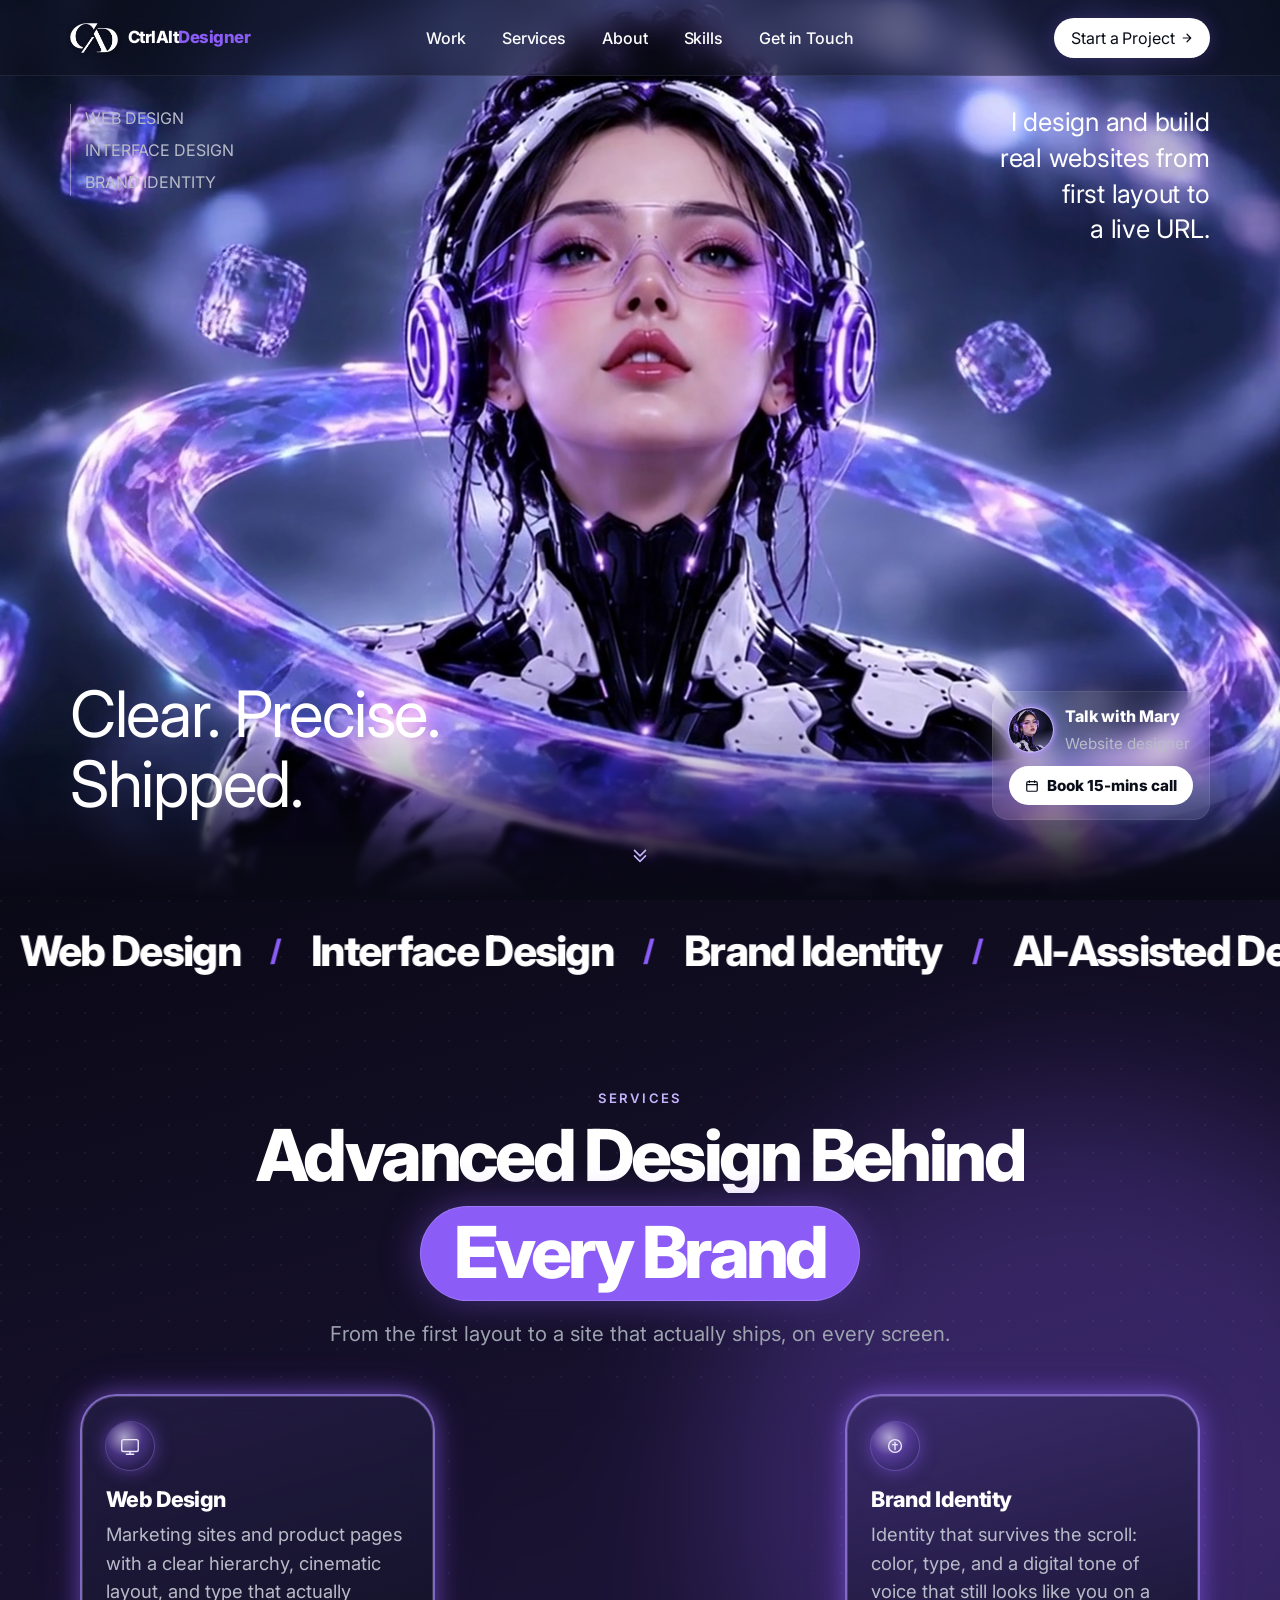
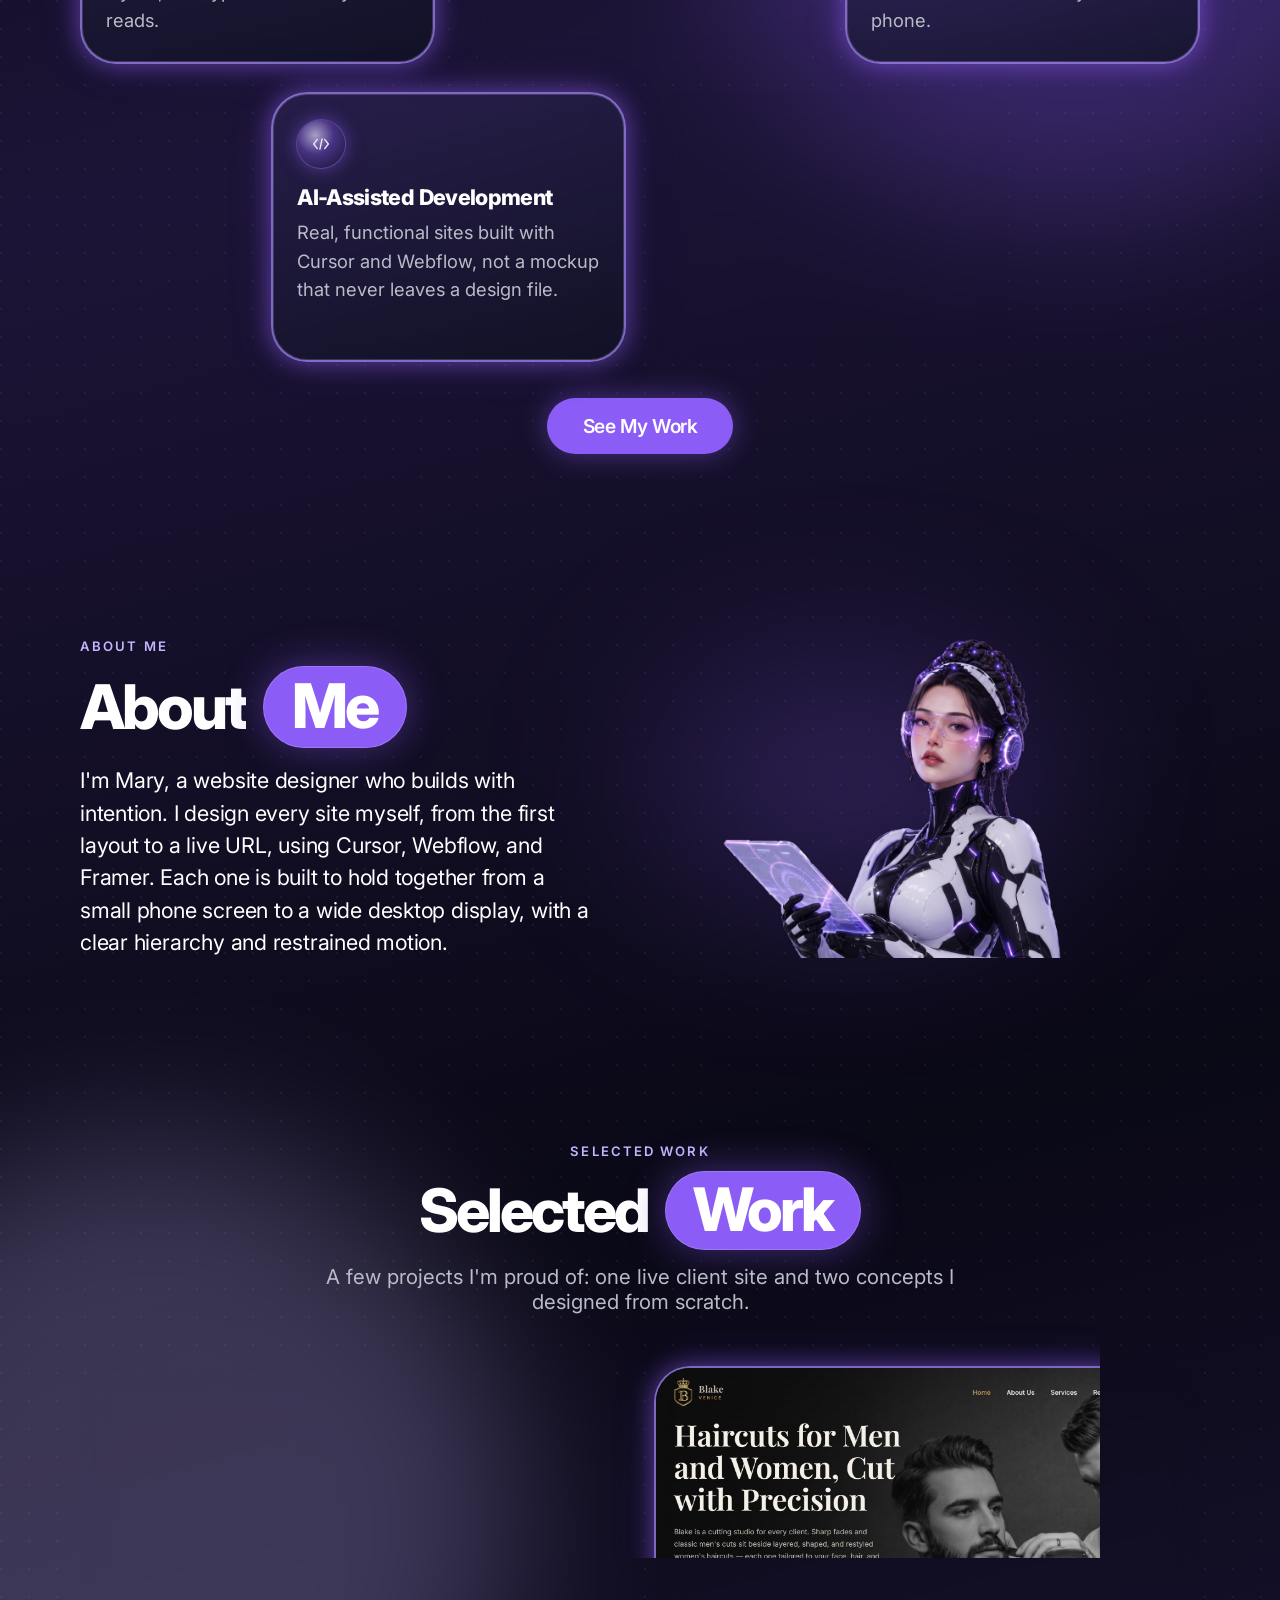
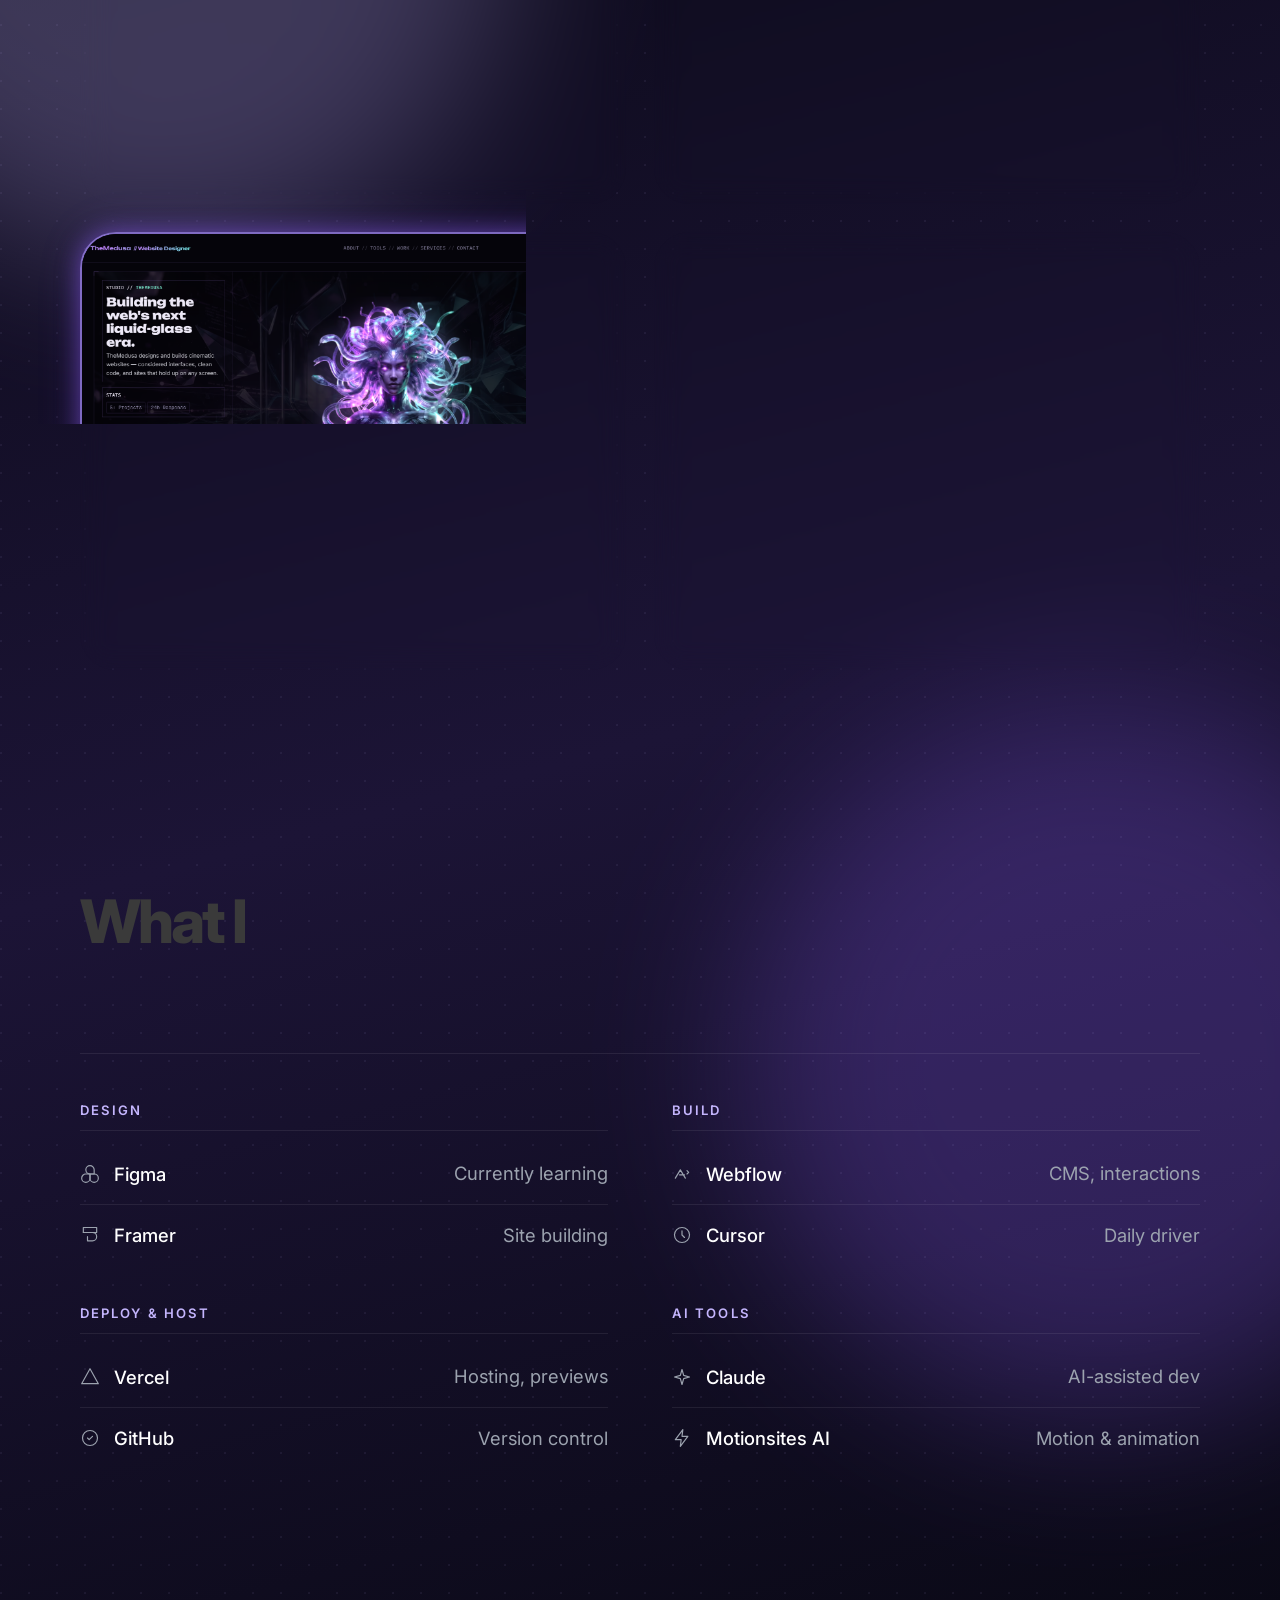
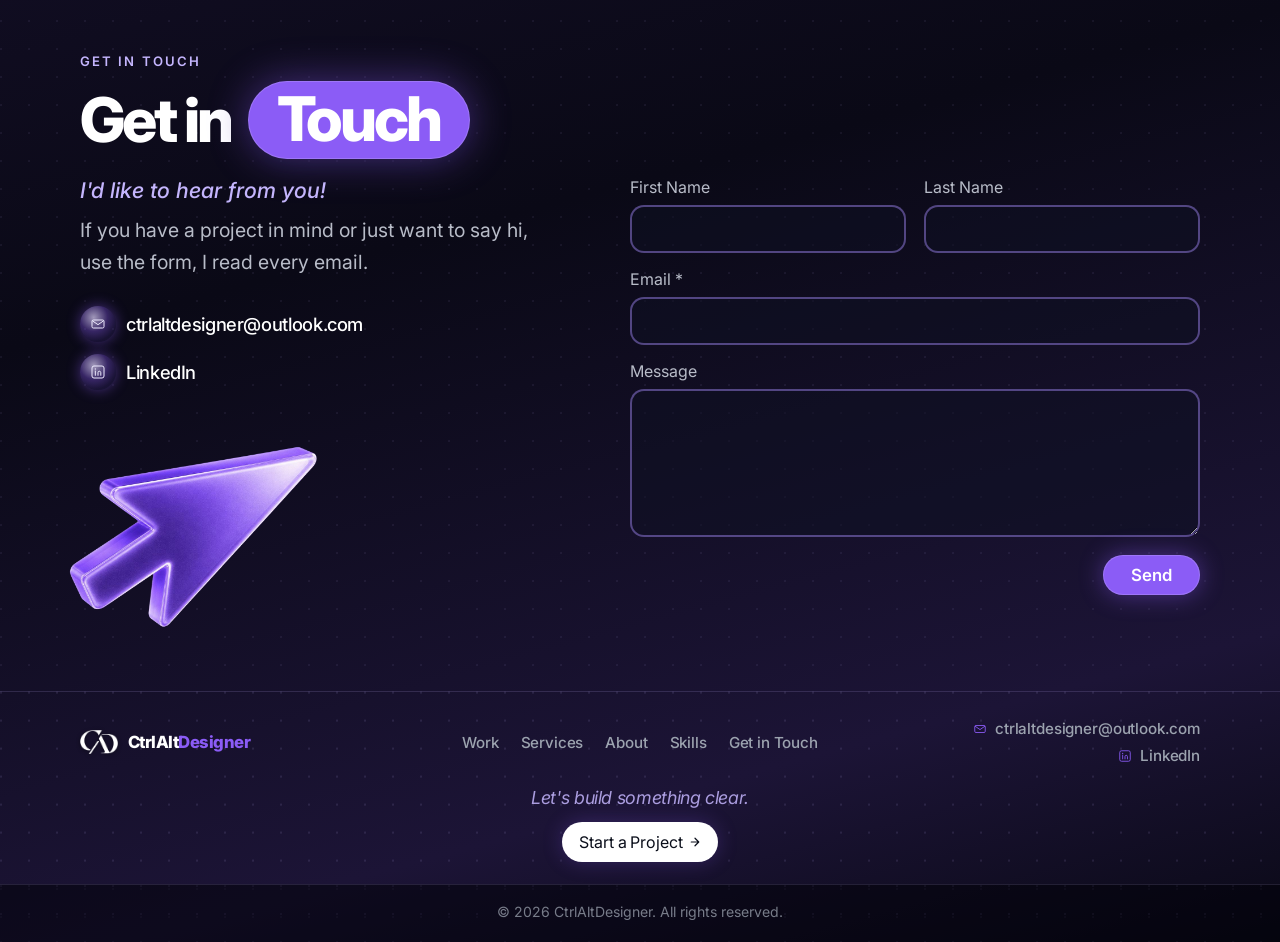
==== index.html @ 1b1a492a "Replace long dashes in copy and size the About image to the text. Co-authored-by: Cursor <cursoragen" ====
<!DOCTYPE html>
<html lang="en">
<head>
<meta charset="UTF-8" />
<meta name="viewport" content="width=device-width, initial-scale=1.0" />
<title>CtrlAltDesigner - Website Designer</title>
<link rel="preconnect" href="https://fonts.googleapis.com" />
<link rel="preconnect" href="https://fonts.gstatic.com" crossorigin />
<link href="https://fonts.googleapis.com/css2?family=Inter:ital,wght@0,400;0,500;0,600;0,700;0,800;1,400;1,800&display=swap" rel="stylesheet" />
<link rel="stylesheet" href="style.css" />
</head>
<body>

<input type="checkbox" id="nav-toggle" class="nav-toggle" />

<header class="site-header">
  <div class="header-bar">
    <a class="logo" href="#top">
      <img class="logo-mark" src="assets/logo-cd.png" alt="" />
      <span class="logo-word">CtrlAlt<span class="logo-designer">Designer</span></span>
    </a>

    <nav class="main-nav">
      <a href="#work">Work</a>
      <a href="#services">Services</a>
      <a href="#about">About</a>
      <a href="#skills">Skills</a>
      <a href="#contact">Get in Touch</a>
      <a class="cta-button nav-cta" href="mailto:ctrlaltdesigner@outlook.com">
        Start a Project
        <svg viewBox="0 0 16 16" width="14" height="14" aria-hidden="true">
          <path d="M3 8h9M8 3l5 5-5 5" fill="none" stroke="currentColor" stroke-width="1.6" stroke-linecap="round" stroke-linejoin="round"/>
        </svg>
      </a>
    </nav>

    <div class="header-actions">
      <label class="nav-burger" for="nav-toggle" aria-label="Open menu">
        <span></span><span></span>
      </label>
      <a class="cta-button" href="mailto:ctrlaltdesigner@outlook.com">
        Start a Project
        <svg viewBox="0 0 16 16" width="14" height="14" aria-hidden="true">
          <path d="M3 8h9M8 3l5 5-5 5" fill="none" stroke="currentColor" stroke-width="1.6" stroke-linecap="round" stroke-linejoin="round"/>
        </svg>
      </a>
    </div>
  </div>
</header>

<main id="top">

<section class="hero">
  <div class="hero-stage">
    <div class="hero-marquee" aria-hidden="true">
      <div class="hero-marquee-track">
        <div class="hero-marquee-group">
          <span>CTRLALTDESIGNER</span>
          <span>CTRLALTDESIGNER</span>
          <span>CTRLALTDESIGNER</span>
          <span>CTRLALTDESIGNER</span>
        </div>
        <div class="hero-marquee-group">
          <span>CTRLALTDESIGNER</span>
          <span>CTRLALTDESIGNER</span>
          <span>CTRLALTDESIGNER</span>
          <span>CTRLALTDESIGNER</span>
        </div>
      </div>
    </div>
    <video
      class="hero-portrait"
      autoplay
      muted
      loop
      playsinline
      preload="auto"
      poster="assets/hero-poster.png"
    >
      <source src="assets/hero.mp4" type="video/mp4" />
    </video>
    <div class="hero-depth-fade" aria-hidden="true"></div>
  </div>

  <div class="hero-ui">
    <div class="hero-ui-top">
      <ul class="hero-tags">
        <li>Web Design</li>
        <li>Interface Design</li>
        <li>Brand Identity</li>
      </ul>

      <p class="hero-blurb">I design and build<br> real websites from<br> first layout to<br> a live URL.</p>
    </div>

    <div class="hero-bottom">
      <h1 class="hero-heading">Clear. Precise. Shipped.</h1>

      <div class="contact-card">
        <div class="contact-card-top">
          <div class="mary-avatar contact-avatar" role="img" aria-label="Mary">
            <span class="mary-avatar-crop">
              <img src="assets/about-mary.png?v=16" alt="" />
            </span>
          </div>
          <div>
            <p class="contact-name">Talk with Mary</p>
            <p class="contact-role">Website designer</p>
          </div>
        </div>
        <a class="book-button" href="#contact">
          <svg viewBox="0 0 16 16" width="14" height="14" aria-hidden="true">
            <rect x="2" y="3" width="12" height="11" rx="1.5" fill="none" stroke="currentColor" stroke-width="1.4"/>
            <path d="M2 6.5h12M5 2v2M11 2v2" stroke="currentColor" stroke-width="1.4" stroke-linecap="round"/>
          </svg>
          Book 15-mins call
        </a>
      </div>
    </div>
  </div>

  <a class="hero-scroll" href="#services" aria-label="Scroll down">
    <svg viewBox="0 0 24 24" width="22" height="22" fill="none" aria-hidden="true">
      <path d="M6 7l6 6 6-6" stroke="currentColor" stroke-width="1.7" stroke-linecap="round" stroke-linejoin="round"/>
      <path d="M6 13l6 6 6-6" stroke="currentColor" stroke-width="1.7" stroke-linecap="round" stroke-linejoin="round"/>
    </svg>
  </a>

</section>

<div class="hero-continue">
  <div class="hero-continue-glow hero-continue-glow--tr" aria-hidden="true"></div>
  <div class="hero-continue-glow hero-continue-glow--ml" aria-hidden="true"></div>
  <div class="hero-continue-glow hero-continue-glow--mr" aria-hidden="true"></div>
  <div class="hero-continue-glow hero-continue-glow--bl" aria-hidden="true"></div>
  <div class="hero-continue-glow hero-continue-glow--contact" aria-hidden="true"></div>

  <div class="marquee" aria-hidden="true">
    <div class="marquee-track">
      <span class="item">Web Design</span><span class="sep">/</span>
      <span class="item">Interface Design</span><span class="sep">/</span>
      <span class="item">Brand Identity</span><span class="sep">/</span>
      <span class="item">AI-Assisted Development</span><span class="sep">/</span>
      <span class="item">Responsive Design</span><span class="sep">/</span>
      <span class="item">Web Design</span><span class="sep">/</span>
      <span class="item">Interface Design</span><span class="sep">/</span>
      <span class="item">Brand Identity</span><span class="sep">/</span>
      <span class="item">AI-Assisted Development</span><span class="sep">/</span>
      <span class="item">Responsive Design</span><span class="sep">/</span>
    </div>
  </div>

<section class="band" id="services">
  <div class="wrap">
    <div class="services-intro reveal">
      <p class="label">Services</p>
      <h2 class="services-heading">
        <span class="services-heading-line">Advanced Design Behind</span>
        <span class="heading-pill">Every Brand</span>
      </h2>
      <p class="services-sub">From the first layout to a site that actually ships, on every screen.</p>
    </div>

    <div class="services-stage">
      <div class="service-row">
        <article class="service-block">
          <span class="service-icon" aria-hidden="true">
            <svg viewBox="0 0 24 24" fill="none">
              <rect x="3" y="5" width="18" height="13" rx="2" stroke="currentColor" stroke-width="1.5"/>
              <path d="M8 21h8M12 18v3" stroke="currentColor" stroke-width="1.5" stroke-linecap="round"/>
            </svg>
          </span>
          <h3>Web Design</h3>
          <p>Marketing sites and product pages with a clear hierarchy, cinematic layout, and type that actually reads.</p>
        </article>
        <article class="service-block">
          <span class="service-icon" aria-hidden="true">
            <svg viewBox="0 0 24 24" fill="none">
              <rect x="4" y="4" width="16" height="16" rx="3" stroke="currentColor" stroke-width="1.5"/>
              <path d="M8 9h8M8 12h5M8 15h6" stroke="currentColor" stroke-width="1.5" stroke-linecap="round"/>
            </svg>
          </span>
          <h3>Interface Design</h3>
          <p>UI that feels considered, spacing, states, and quiet motion that guides without getting in the way.</p>
        </article>
        <article class="service-block">
          <span class="service-icon" aria-hidden="true">
            <svg viewBox="0 0 24 24" fill="none">
              <circle cx="12" cy="12" r="7" stroke="currentColor" stroke-width="1.5"/>
              <path d="M12 8v8M9.5 10.5h5" stroke="currentColor" stroke-width="1.5" stroke-linecap="round"/>
            </svg>
          </span>
          <h3>Brand Identity</h3>
          <p>Identity that survives the scroll: color, type, and a digital tone of voice that still looks like you on a phone.</p>
        </article>
        <article class="service-block">
          <span class="service-icon" aria-hidden="true">
            <svg viewBox="0 0 24 24" fill="none">
              <path d="M8 7 L4 12 L8 17" stroke="currentColor" stroke-width="1.5" stroke-linecap="round" stroke-linejoin="round"/>
              <path d="M16 7 L20 12 L16 17" stroke="currentColor" stroke-width="1.5" stroke-linecap="round" stroke-linejoin="round"/>
              <path d="M13.2 6.5 L10.8 17.5" stroke="currentColor" stroke-width="1.5" stroke-linecap="round"/>
            </svg>
          </span>
          <h3>AI-Assisted Development</h3>
          <p>Real, functional sites built with Cursor and Webflow, not a mockup that never leaves a design file.</p>
        </article>
        <article class="service-block">
          <span class="service-icon" aria-hidden="true">
            <svg viewBox="0 0 24 24" fill="none">
              <rect x="2.5" y="6" width="13" height="11" rx="1.8" stroke="currentColor" stroke-width="1.5"/>
              <path d="M6.5 19h5" stroke="currentColor" stroke-width="1.5" stroke-linecap="round"/>
              <rect x="16.5" y="5" width="5" height="13" rx="1.2" stroke="currentColor" stroke-width="1.5"/>
              <path d="M18 16.5h2" stroke="currentColor" stroke-width="1.5" stroke-linecap="round"/>
            </svg>
          </span>
          <h3>Responsive Design</h3>
          <p>Every project is built to read cleanly from a phone in a pocket to a wide desktop, not a desktop layout squeezed down.</p>
        </article>
      </div>
    </div>

    <div class="services-cta-row">
      <a class="service-cta" href="#work">See My Work</a>
    </div>
  </div>
</section>

<section class="band" id="about">
  <div class="wrap about-layout">
    <div class="about-copy-col reveal">
      <p class="label">About Me</p>
      <h2 class="services-heading services-heading--left services-heading--inline">
        <span class="services-heading-line">About</span>
        <span class="heading-pill">Me</span>
      </h2>
      <div class="about-bio">
        <p>I'm Mary, a website designer who builds with intention. I design every site myself, from the first layout to a live URL, using Cursor, Webflow, and Framer. Each one is built to hold together from a small phone screen to a wide desktop display, with a clear hierarchy and restrained motion.</p>
      </div>
    </div>
    <div class="about-figure">
      <img src="assets/about-mary-v3.png" alt="" />
    </div>
  </div>
</section>

<section class="band" id="work">
  <div class="wrap work-layout">
    <div class="work-head reveal">
      <p class="label">Selected Work</p>
      <h2 class="services-heading services-heading--inline">
        <span class="services-heading-line">Selected</span>
        <span class="heading-pill">Work</span>
      </h2>
      <p class="section-lead">A few projects I'm proud of: one live client site and two concepts I designed from scratch.</p>
    </div>
    <div class="process-grid">
      <a class="service-block process-card" href="https://caffebrasilia.vercel.app/" target="_blank" rel="noopener noreferrer">
        <img class="work-glow-thumb" src="assets/project-caffebrasilia.jpg" alt="" />
        <h3>Caffè Brasilia</h3>
        <p>Web Design</p>
        <span class="project-soon project-live">
          <svg viewBox="0 0 16 16" width="12" height="12" aria-hidden="true">
            <path d="M5 3.5h7.5V11" fill="none" stroke="currentColor" stroke-width="1.4" stroke-linecap="round" stroke-linejoin="round"/>
            <path d="M12.5 3.5 3.5 12.5" fill="none" stroke="currentColor" stroke-width="1.4" stroke-linecap="round"/>
          </svg>
          Client project
        </span>
      </a>
      <a class="service-block process-card" href="https://blake-salon.vercel.app/" target="_blank" rel="noopener noreferrer">
        <img class="work-glow-thumb" src="assets/project-blake.png" alt="" />
        <h3>Blake</h3>
        <p>Web Design - Salon</p>
        <span class="project-soon">
          <svg viewBox="0 0 16 16" width="12" height="12" aria-hidden="true">
            <circle cx="8" cy="8" r="6" fill="none" stroke="currentColor" stroke-width="1.4"/>
            <path d="M8 4.5v4L1 6" fill="none" stroke="currentColor" stroke-width="1.4" stroke-linecap="round" stroke-linejoin="round"/>
          </svg>
          Concept
        </span>
      </a>
      <a class="service-block process-card" href="https://themedusa.vercel.app/" target="_blank" rel="noopener noreferrer">
        <img class="work-glow-thumb" src="assets/project-themedusa.png" alt="" />
        <h3>TheMedusa</h3>
        <p>Concept Design - Studio</p>
        <span class="project-soon">
          <svg viewBox="0 0 16 16" width="12" height="12" aria-hidden="true">
            <circle cx="8" cy="8" r="6" fill="none" stroke="currentColor" stroke-width="1.4"/>
            <path d="M8 4.5v4l2.4 1.6" fill="none" stroke="currentColor" stroke-width="1.4" stroke-linecap="round" stroke-linejoin="round"/>
          </svg>
          Concept
        </span>
      </a>
      <article class="service-block process-card">
        <img class="work-glow-thumb" src="assets/project-embervine.png" alt="" />
        <h3>Ember &amp; Vine</h3>
        <p>Concept Design - Restaurant</p>
        <span class="project-soon">
          <svg viewBox="0 0 16 16" width="12" height="12" aria-hidden="true">
            <circle cx="8" cy="8" r="6" fill="none" stroke="currentColor" stroke-width="1.4"/>
            <path d="M8 4.5v4l2.4 1.6" fill="none" stroke="currentColor" stroke-width="1.4" stroke-linecap="round" stroke-linejoin="round"/>
          </svg>
          Concept
        </span>
    </div>
  </div>
</section>

<section class="band" id="skills">
  <div class="wrap">
    <div class="skills-head reveal">
      <div>
        <p class="label">Skills</p>
        <h2 class="services-heading services-heading--left services-heading--inline">
          <span class="services-heading-line">What I</span>
          <span class="heading-pill">build with</span>
        </h2>
        <p class="section-lead">The stack behind every project, from brief to a live, working site.</p>
      </div>
      <p class="skills-count">8 tools</p>
    </div>

    <div class="skills-groups">
      <div class="skills-col">
        <div class="skills-group">
          <p class="skills-group-label">Design</p>
          <div class="skill-row">
            <span class="skill-icon" aria-hidden="true">
              <svg viewBox="0 0 24 24"><path d="M12 2a5 5 0 000 10h5V7a5 5 0 00-5-5z"/><path d="M7 12a5 5 0 100 10 5 5 0 005-5v-5H7z"/><path d="M12 12h5a5 5 0 11-5 5v-5z"/></svg>
            </span>
            <span class="skill-name">Figma</span>
            <span class="skill-note">Currently learning</span>
          </div>
          <div class="skill-row">
            <span class="skill-icon" aria-hidden="true">
              <svg viewBox="0 0 24 24"><path d="M4 3h16v6H4z"/><path d="M4 9h11a5 5 0 010 10H9v-5"/></svg>
            </span>
            <span class="skill-name">Framer</span>
            <span class="skill-note">Site building</span>
          </div>
        </div>

        <div class="skills-group">
          <p class="skills-group-label">Deploy &amp; host</p>
          <div class="skill-row">
            <span class="skill-icon" aria-hidden="true">
              <svg viewBox="0 0 24 24"><path d="M12 2l10 18H2L12 2z"/></svg>
            </span>
            <span class="skill-name">Vercel</span>
            <span class="skill-note">Hosting, previews</span>
          </div>
          <div class="skill-row">
            <span class="skill-icon" aria-hidden="true">
              <svg viewBox="0 0 24 24"><circle cx="12" cy="12" r="9"/><path d="M9 12l2 2 4-4"/></svg>
            </span>
            <span class="skill-name">GitHub</span>
            <span class="skill-note">Version control</span>
          </div>
        </div>
      </div>

      <div class="skills-col">
        <div class="skills-group">
          <p class="skills-group-label">Build</p>
          <div class="skill-row">
            <span class="skill-icon" aria-hidden="true">
              <svg viewBox="0 0 24 24"><path d="M4 17l6-10 6 10M9 13h6"/><path d="M18 8l2 2-2 2"/></svg>
            </span>
            <span class="skill-name">Webflow</span>
            <span class="skill-note">CMS, interactions</span>
          </div>
          <div class="skill-row">
            <span class="skill-icon" aria-hidden="true">
              <svg viewBox="0 0 24 24"><circle cx="12" cy="12" r="9"/><path d="M12 7v5l3 3"/></svg>
            </span>
            <span class="skill-name">Cursor</span>
            <span class="skill-note">Daily driver</span>
          </div>
        </div>

        <div class="skills-group">
          <p class="skills-group-label">AI tools</p>
          <div class="skill-row">
            <span class="skill-icon" aria-hidden="true">
              <svg viewBox="0 0 24 24"><path d="M12 3L14 10L21 12L14 14L12 21L10 14L3 12L10 10Z"/></svg>
            </span>
            <span class="skill-name">Claude</span>
            <span class="skill-note">AI-assisted dev</span>
          </div>
          <div class="skill-row">
            <span class="skill-icon" aria-hidden="true">
              <svg viewBox="0 0 24 24"><path d="M13 2L4 14h7l-1 8 9-12h-7l1-8z"/></svg>
            </span>
            <span class="skill-name">Motionsites AI</span>
            <span class="skill-note">Motion &amp; animation</span>
          </div>
        </div>
      </div>
    </div>
  </div>
</section>

<section class="band" id="contact">
  <div class="wrap touch-layout">
    <div class="touch-heading reveal">
      <p class="label">Get in Touch</p>
      <h2 class="services-heading services-heading--left services-heading--inline">
        <span class="services-heading-line">Get in</span>
        <span class="heading-pill">Touch</span>
      </h2>
    </div>
    <div class="touch-col">
      <div class="touch-copy reveal">
        <p class="touch-kicker">I'd like to hear from you!</p>
        <p class="touch-lead">If you have a project in mind or just want to say hi, use the form, I read every email.</p>
        <div class="touch-links">
          <a class="touch-mail" href="mailto:ctrlaltdesigner@outlook.com">
            <span class="touch-mail-icon" aria-hidden="true">
              <svg viewBox="0 0 24 24" fill="none">
                <rect x="3" y="6" width="18" height="12" rx="2" stroke="currentColor" stroke-width="1.5"/>
                <path d="M4 7.5 12 13l8-5.5" stroke="currentColor" stroke-width="1.5" stroke-linecap="round" stroke-linejoin="round"/>
              </svg>
            </span>
            ctrlaltdesigner@outlook.com
          </a>
          <a class="touch-mail" href="https://www.linkedin.com/in/marineill-talon-548674438/" target="_blank" rel="noopener noreferrer">
            <span class="touch-mail-icon" aria-hidden="true">
              <svg viewBox="0 0 24 24" fill="none">
                <rect x="3" y="3" width="18" height="18" rx="3" stroke="currentColor" stroke-width="1.5"/>
                <path d="M8 10.5V17" stroke="currentColor" stroke-width="1.5" stroke-linecap="round"/>
                <path d="M8 7.5h.01" stroke="currentColor" stroke-width="2" stroke-linecap="round"/>
                <path d="M12 17v-4.1c0-1.3.8-2.1 2-2.1s2.2.8 2.2 2.2V17" stroke="currentColor" stroke-width="1.5" stroke-linecap="round" stroke-linejoin="round"/>
              </svg>
            </span>
            LinkedIn
          </a>
        </div>
      </div>
      <div class="touch-figure" aria-hidden="true">
        <img src="assets/cursor-pointer.png" alt="CtrlAltDesigner cursor icon" />
      </div>
    </div>

    <form class="touch-form" id="touch-form" novalidate>
      <div class="touch-fields">
        <label class="touch-field">
          <span>First Name</span>
          <input type="text" name="first" autocomplete="given-name" />
        </label>
        <label class="touch-field">
          <span>Last Name</span>
          <input type="text" name="last" autocomplete="family-name" />
        </label>
        <label class="touch-field touch-field--full">
          <span>Email *</span>
          <input type="email" name="email" autocomplete="email" required />
        </label>
        <label class="touch-field touch-field--full">
          <span>Message</span>
          <textarea name="message" rows="6"></textarea>
        </label>
      </div>
      <button class="touch-send" type="submit">Send</button>
    </form>
  </div>
</section>

<footer class="site-footer">
  <div class="footer-bar">
    <div class="wrap footer-top">
      <a class="footer-brand" href="#top">
        <img class="logo-mark" src="assets/logo-cd.png" alt="" />
        <span class="logo-word">CtrlAlt<span class="logo-designer">Designer</span></span>
      </a>
      <nav class="footer-nav" aria-label="Footer">
        <a href="#work">Work</a>
        <a href="#services">Services</a>
        <a href="#about">About</a>
        <a href="#skills">Skills</a>
        <a href="#contact">Get in Touch</a>
      </nav>
      <div class="footer-contact">
        <a class="footer-email" href="mailto:ctrlaltdesigner@outlook.com">
          <svg viewBox="0 0 24 24" width="14" height="14" fill="none" aria-hidden="true">
            <rect x="3" y="6" width="18" height="12" rx="2" stroke="currentColor" stroke-width="1.5"/>
            <path d="M4 7.5 12 13l8-5.5" stroke="currentColor" stroke-width="1.5" stroke-linecap="round" stroke-linejoin="round"/>
          </svg>
          ctrlaltdesigner@outlook.com
        </a>
        <a class="footer-email" href="https://www.linkedin.com/in/marineill-talon-548674438/" target="_blank" rel="noopener noreferrer">
          <svg viewBox="0 0 24 24" width="14" height="14" fill="none" aria-hidden="true">
            <rect x="3" y="3" width="18" height="18" rx="3" stroke="currentColor" stroke-width="1.5"/>
            <path d="M8 10.5V17" stroke="currentColor" stroke-width="1.5" stroke-linecap="round"/>
            <path d="M8 7.5h.01" stroke="currentColor" stroke-width="2" stroke-linecap="round"/>
            <path d="M12 17v-4.1c0-1.3.8-2.1 2-2.1s2.2.8 2.2 2.2V17" stroke="currentColor" stroke-width="1.5" stroke-linecap="round" stroke-linejoin="round"/>
          </svg>
          LinkedIn
        </a>
      </div>
    </div>
    <div class="footer-cta-group">
      <p class="footer-kicker">Let's build something clear.</p>
      <a class="cta-button" href="#contact">
        Start a Project
        <svg viewBox="0 0 16 16" width="14" height="14" aria-hidden="true">
          <path d="M3 8h9M8 3l5 5-5 5" fill="none" stroke="currentColor" stroke-width="1.6" stroke-linecap="round" stroke-linejoin="round"/>
        </svg>
      </a>
    </div>
  </div>
  <div class="footer-copy-bar">
    <p class="footer-copy">© 2026 CtrlAltDesigner. All rights reserved.</p>
  </div>
</footer>
</div>

</main>

<script src="script.js"></script>
</body>
</html>
---- style.css ----
﻿:root {
  --bg-primary: #0A0E1A;
  --bg-secondary: #12162A;
  --header-bg: rgba(15, 17, 32, 0.5);
  --header-h: 76px;
  --text-primary: #FFFFFF;
  --text-secondary: #B8BCC8;
  --text-muted: #9CA3AF;
  --accent: #8B7FE8;
  --accent-light: #A78BFA;
  --accent-deep: #6D5FD8;
  --lavender: #C4B5FD;
  --lavender-light: #E0D4FF;
  --cta-bg: #FFFFFF;
  --cta-text: #0A0E1A;
  --card-bg: rgba(255, 255, 255, 0.08);
  --card-border: rgba(255, 255, 255, 0.08);
  --header-blur: blur(14px);
  --card-blur: blur(14px);
  --suit: #0D0D0F;
  --suit-panel: #E8E8E8;
  --hero-pad-x: clamp(24px, 5.5vw, 80px);
  --hero-word-pad-x: max(12px, 1.2vw);
  --color-text-heading: var(--text-primary);
  --color-text-dim: #3a3a3a;
}

html {
  scroll-behavior: smooth;
  scroll-padding-top: var(--header-h);
  overflow-x: hidden;
}

* { box-sizing: border-box; }

body {
  margin: 0;
  font-family: Inter, sans-serif;
  font-weight: 400;
  background: linear-gradient(180deg, var(--bg-primary) 0%, var(--bg-secondary) 100%);
  color: var(--text-primary);
}

a { color: inherit; }

h1, h2,
.section-title,
.project-card h3,
.service-block h3,
.services-heading,
.book-button,
.contact-name {
  font-weight: 800;
}

/* ---------- Header ---------- */

.nav-toggle {
  position: absolute;
  opacity: 0;
  pointer-events: none;
}

.site-header {
  position: fixed;
  top: 0;
  left: 0;
  right: 0;
  z-index: 60;
  height: var(--header-h);
  min-height: var(--header-h);
  display: flex;
  align-items: center;
  padding: 16px var(--hero-pad-x);
  background: var(--header-bg);
  border-bottom: 1px solid rgba(255, 255, 255, 0.08);
  backdrop-filter: var(--header-blur);
  -webkit-backdrop-filter: var(--header-blur);
  animation: fadeSlideDown 0.6s ease both;
}

.header-bar {
  position: relative;
  width: 100%;
  display: grid;
  grid-template-columns: 1fr auto 1fr;
  align-items: center;
  gap: 20px;
}

.logo {
  display: flex;
  align-items: center;
  gap: 10px;
  color: var(--text-primary);
  text-decoration: none;
  min-width: 0;
  justify-self: start;
}

.logo-mark {
  height: 30px;
  width: auto;
  flex-shrink: 0;
  display: block;
  filter: drop-shadow(0 1px 2px rgba(0, 0, 0, 0.45));
}

.logo-word {
  font-size: 1.05rem;
  font-weight: 800;
  letter-spacing: -0.03em;
  line-height: 1;
  white-space: nowrap;
  color: var(--text-primary);
}

.logo-designer {
  color: #8B5CF6;
}

.main-nav {
  display: flex;
  align-items: center;
  gap: 36px;
  justify-self: center;
}

.main-nav a {
  position: relative;
  color: var(--text-primary);
  text-decoration: none;
  font-size: 16px;
  font-weight: 500;
  letter-spacing: -0.1px;
  line-height: 1.5;
  transition: color 0.2s ease;
}

.main-nav a::after {
  content: "";
  position: absolute;
  left: 0;
  bottom: 0;
  width: 100%;
  height: 1px;
  background: var(--accent-light);
  transform: scaleX(0);
  transform-origin: left;
  transition: transform 0.2s ease;
}

.main-nav a:hover,
.main-nav a:focus-visible {
  color: var(--accent-light);
  opacity: 1;
}

.main-nav a:hover::after,
.main-nav a:focus-visible::after {
  transform: scaleX(1);
}

.main-nav sup {
  font-size: 0.65em;
  margin-left: 2px;
  color: var(--text-secondary);
  font-weight: 500;
}

.header-actions {
  display: flex;
  align-items: center;
  justify-content: flex-end;
  gap: 8px;
  justify-self: end;
}

.nav-burger {
  display: none;
  width: 42px;
  height: 42px;
  place-content: center;
  gap: 6px;
  border-radius: 50%;
  cursor: pointer;
}

.nav-burger span {
  display: block;
  width: 18px;
  height: 2px;
  background: var(--text-primary);
  transition: transform 0.2s ease;
}

.main-nav .nav-cta {
  display: none;
}

.cta-button {
  display: inline-flex;
  align-items: center;
  gap: 6px;
  padding: 7px 16px;
  border: 1px solid rgba(255, 255, 255, 0.15);
  border-radius: 999px;
  background: var(--cta-bg);
  color: var(--cta-text);
  text-decoration: none;
  font-family: inherit;
  font-size: 16px;
  font-weight: 400;
  letter-spacing: -0.1px;
  line-height: 1.5;
  white-space: nowrap;
  cursor: pointer;
  box-shadow: 0 0 20px rgba(139, 92, 246, 0.25);
  transition: opacity 0.4s ease, transform 0.2s ease, box-shadow 0.2s ease;
}

.cta-button svg {
  width: 12px;
  height: 12px;
}

.cta-button:hover,
.cta-button:focus-visible {
  transform: translateY(-1px);
  box-shadow: 0 0 28px rgba(139, 92, 246, 0.4);
}

/* ---------- Hero ---------- */

.hero {
  position: relative;
  height: 100vh;
  height: 100dvh;
  overflow: hidden;
  display: flex;
  flex-direction: column;
  background: linear-gradient(165deg, #0a0916 0%, #1c1436 50%, #0a0916 100%);
  padding: 0;
  margin: 0;
  --hero-word-size: 9.8vw;
  --hero-word-tracking: -0.02em;
  --hero-line: calc(var(--hero-word-size) * 1.02);
  --type-rise-duration: 0.8s;
  --marquee-duration: 36s;
}

.hero::after {
  content: "";
  position: absolute;
  left: 0;
  right: 0;
  bottom: 0;
  height: 180px;
  z-index: 3;
  pointer-events: none;
  background: linear-gradient(
    to bottom,
    transparent 0%,
    rgb(10 9 22 / 0.18) 32%,
    rgb(10 9 22 / 0.62) 68%,
    #0a0916 100%
  );
}

.hero-stage {
  position: absolute;
  top: 0;
  left: 0;
  right: 0;
  bottom: 0;
  z-index: 0;
  isolation: isolate;
  overflow: hidden;
  pointer-events: none;
}

/* marquee sits above the portrait, masked off the figure — original working setup */
.hero-marquee {
  position: absolute;
  inset: 0;
  z-index: 1;
  opacity: 1;
  visibility: hidden;
  display: none;
  overflow: hidden;
  pointer-events: none;
  user-select: none;
  max-width: 100%;
  -webkit-mask-image: radial-gradient(
    ellipse 42% 58% at 50% 44%,
    transparent 0%,
    transparent 52%,
    #000 78%
  );
  mask-image: radial-gradient(
    ellipse 42% 58% at 50% 44%,
    transparent 0%,
    transparent 52%,
    #000 78%
  );
}

.hero-portrait {
  position: absolute;
  inset: 0;
  z-index: 0;
  display: block;
  visibility: visible;
  opacity: 1;
  width: 100%;
  height: 100%;
  object-fit: cover;
  object-position: center center;
  background: transparent;
}

.hero-depth-fade {
  position: absolute;
  left: 0;
  right: 0;
  bottom: 0;
  height: calc(var(--hero-line) + 28px);
  z-index: 4;
  pointer-events: none;
  background: linear-gradient(
    to top,
    rgb(10 9 22 / 0.72) 0%,
    rgb(10 9 22 / 0.28) 42%,
    transparent 100%
  );
  backdrop-filter: blur(3px);
  -webkit-backdrop-filter: blur(3px);
  -webkit-mask-image: linear-gradient(to top, #000 35%, transparent 100%);
  mask-image: linear-gradient(to top, #000 35%, transparent 100%);
}

.hero-marquee-track {
  display: flex;
  flex-direction: column;
  width: 100%;
  max-width: 100%;
  overflow: hidden;
  animation: marqueeUp var(--marquee-duration) linear infinite;
}

.hero-marquee-group {
  display: flex;
  flex-direction: column;
  width: 100%;
  overflow: hidden;
}

.hero-marquee-group span {
  display: block;
  width: 100%;
  padding: 0.12em 0;
  font-size: clamp(4.5rem, 12vw, 9.5rem);
  font-weight: 800;
  line-height: 0.92;
  letter-spacing: -0.04em;
  text-transform: uppercase;
  text-align: center;
  white-space: nowrap;
  color: rgb(255 255 255 / 0.18);
}

.sr-only {
  position: absolute;
  width: 1px;
  height: 1px;
  padding: 0;
  margin: -1px;
  overflow: hidden;
  clip: rect(0, 0, 0, 0);
  white-space: nowrap;
  border: 0;
}

.hero-ui {
  position: absolute;
  inset: 0;
  z-index: 4;
  display: flex;
  flex-direction: column;
  justify-content: space-between;
  padding: calc(var(--header-h) + 28px) var(--hero-pad-x) 36px;
  box-sizing: border-box;
  pointer-events: none;
}

.hero-ui-top,
.hero-bottom,
.hero-ui .contact-card,
.hero-ui a {
  pointer-events: auto;
}

.hero-ui-top {
  display: flex;
  align-items: flex-start;
  justify-content: space-between;
  gap: 24px;
}

.hero-tags {
  list-style: none;
  margin: 0;
  padding: 2px 0 2px 14px;
  display: flex;
  flex-direction: column;
  gap: 8px;
  border-left: 1px solid rgba(255, 255, 255, 0.35);
  animation: popIn 0.55s cubic-bezier(0.34, 1.56, 0.64, 1) both;
  animation-delay: 1.1s;
}

.hero-tags li {
  margin: 0;
  font-size: 16px;
  font-weight: 400;
  letter-spacing: -0.1px;
  line-height: 1.5;
  text-transform: uppercase;
  color: var(--text-secondary);
}

.hero-blurb {
  margin: 0;
  max-width: 28ch;
  font-size: clamp(1.15rem, 1.3vw + 0.85rem, 1.6rem);
  font-weight: 400;
  line-height: 1.4;
  letter-spacing: -0.01em;
  color: var(--text-primary);
  text-align: right;
  animation: popIn 0.55s cubic-bezier(0.34, 1.56, 0.64, 1) both;
  animation-delay: 1.35s;
}

.hero-bottom {
  display: flex;
  align-items: flex-end;
  justify-content: space-between;
  gap: 24px;
}

.hero-scroll {
  display: none;
}

@media (min-width: 1025px) {
  .hero-ui {
    padding-bottom: 80px;
  }

  .hero-scroll {
    position: absolute;
    left: 50%;
    bottom: 26px;
    z-index: 5;
    display: flex;
    align-items: center;
    justify-content: center;
    width: auto;
    height: auto;
    padding: 8px;
    border: none;
    border-radius: 0;
    color: var(--lavender);
    background: transparent;
    text-decoration: none;
    transform: translateX(-50%);
    pointer-events: auto;
    transition: color 0.2s ease;
  }

  .hero-scroll:hover,
  .hero-scroll:focus-visible {
    color: #fff;
  }

  .hero-scroll svg {
    animation: heroScrollBounce 1.8s ease-in-out infinite;
  }
}

@keyframes heroScrollBounce {
  0%, 100% { transform: translateY(0); }
  50% { transform: translateY(4px); }
}

@media (prefers-reduced-motion: reduce) {
  .hero-scroll svg {
    animation: none;
  }
}

.hero-heading {
  margin: 0;
  max-width: 11ch;
  font-size: clamp(2.6rem, 5vw, 4.25rem);
  font-weight: 400;
  line-height: 1.1;
  letter-spacing: -0.02em;
  color: var(--text-primary);
  animation: popIn 0.55s cubic-bezier(0.34, 1.56, 0.64, 1) both;
  animation-delay: 0.9s;
}

.contact-card {
  padding: 14px 16px;
  border-radius: 16px;
  background: var(--card-bg);
  border: 1px solid var(--card-border);
  backdrop-filter: var(--card-blur);
  -webkit-backdrop-filter: var(--card-blur);
  box-shadow:
    0 0 28px rgb(139 127 232 / 0.22),
    0 8px 24px rgb(10 14 26 / 0.35);
  position: relative;
  right: auto;
  bottom: auto;
  z-index: 4;
  display: flex;
  flex-direction: column;
  align-items: stretch;
  gap: 12px;
  width: max-content;
  max-width: 100%;
  animation: popIn 0.5s cubic-bezier(0.34, 1.56, 0.64, 1) both;
  animation-delay: 1.7s;
}

.contact-card-top {
  display: flex;
  align-items: center;
  gap: 12px;
}

.contact-card-top > div {
  display: flex;
  flex-direction: column;
  gap: 6px;
}

.contact-avatar {
  width: 44px;
  height: 44px;
  flex-shrink: 0;
  border-radius: 50%;
}

.mary-avatar {
  position: relative;
  overflow: visible;
  animation: maryFloat 4.5s ease-in-out infinite;
}

.mary-avatar-crop {
  position: absolute;
  inset: 0;
  display: block;
  overflow: hidden;
  border-radius: 50%;
  z-index: 1;
  background:
    radial-gradient(ellipse 80% 70% at 42% 36%, rgb(139 92 246 / 0.4), transparent 58%),
    linear-gradient(165deg, #12162A 0%, #0B0E1A 58%, rgb(139 92 246 / 0.2) 100%);
}

.mary-avatar::before {
  content: "";
  position: absolute;
  inset: -1px;
  border-radius: inherit;
  z-index: 2;
  pointer-events: none;
  border: 1.5px solid rgb(196 181 253 / 0.9);
  box-shadow:
    0 0 5px rgb(196 181 253 / 0.55),
    0 0 10px rgb(139 92 246 / 0.4);
  animation: glowPulse 4s ease-in-out infinite;
}

.mary-avatar img {
  position: relative;
  z-index: 1;
  display: block;
  width: 160%;
  height: 160%;
  max-width: none;
  left: -8%;
  top: -12%;
  object-fit: cover;
  object-position: 52% 6%;
  transform: scaleX(-1);
  border-radius: 0;
  pointer-events: none;
}

.contact-avatar.mary-avatar {
  border: none;
  box-shadow:
    0 0 6px rgb(167 139 250 / 0.45),
    0 0 12px rgb(139 92 246 / 0.22);
}

.contact-name {
  margin: 0;
  font-size: 1rem;
  line-height: 1.3;
}

.contact-role {
  margin: 0;
  font-size: 0.95rem;
  font-weight: 400;
  color: var(--text-secondary);
  line-height: 1.4;
}

.book-button {
  display: inline-flex;
  align-items: center;
  justify-content: center;
  gap: 8px;
  width: 100%;
  padding: 10px 16px;
  border-radius: 999px;
  background: var(--cta-bg);
  color: var(--cta-text);
  text-decoration: none;
  font-size: 0.95rem;
  font-weight: 800;
  box-sizing: border-box;
  transition: transform 0.2s ease, box-shadow 0.2s ease;
}

.book-button svg {
  width: 14px;
  height: 14px;
}

.book-button:hover,
.book-button:focus-visible {
  transform: translateY(-1px);
  box-shadow: 0 8px 24px color-mix(in srgb, var(--accent) 40%, transparent);
}

/* ---------- Page sections ---------- */

.wrap {
  width: min(1120px, calc(100% - 2 * max(24px, var(--hero-word-pad-x))));
  margin-inline: auto;
}

.band {
  position: relative;
  isolation: isolate;
  padding: 88px 0 96px;
}

.band--alt {
  background: rgba(255, 255, 255, 0.025);
}

.band::before,
.band::after {
  content: "";
  position: absolute;
  inset: 0;
  z-index: 0;
  pointer-events: none;
}

/* Soft violet wash — ~7% opacity, one corner */
.band::before {
  background: radial-gradient(
    ellipse 72% 58% at 6% 8%,
    rgb(139 92 246 / 0.07),
    transparent 58%
  );
}

.band--alt::before {
  background: radial-gradient(
    ellipse 72% 58% at 94% 92%,
    rgb(167 139 250 / 0.08),
    transparent 58%
  );
}

.hero-continue {
  position: relative;
  isolation: isolate;
  overflow: hidden;
  background: linear-gradient(
    165deg,
    #0a0916 0%,
    #1c1436 18%,
    #0a0916 40%,
    #1c1436 62%,
    #0a0916 82%,
    #1c1436 94%,
    #0a0916 100%
  );
}

.hero-continue::after {
  content: "";
  position: absolute;
  inset: 0;
  z-index: 0;
  pointer-events: none;
  background-image: radial-gradient(
    circle at 1px 1px,
    rgb(196 181 253 / 0.07) 1px,
    transparent 1.2px
  );
  background-size: 28px 28px;
}

.hero-continue-glow {
  position: absolute;
  z-index: 0;
  width: min(720px, 80vw);
  height: min(720px, 80vw);
  border-radius: 50%;
  pointer-events: none;
  filter: blur(80px);
  opacity: 0.26;
}

.hero-continue-glow--tr {
  top: 4%;
  right: -12%;
  background: #8b5cf6;
}

.hero-continue-glow--ml {
  top: 38%;
  left: -16%;
  background: #c4b5fd;
}

.hero-continue-glow--mr {
  top: 62%;
  right: -14%;
  background: #8b5cf6;
}

.hero-continue-glow--bl,
.hero-continue-glow--contact {
  display: none;
}

.marquee {
  position: relative;
  z-index: 1;
  overflow: hidden;
  width: 100%;
  padding: 30px 0;
  background: none;
}

.marquee-track {
  display: flex;
  align-items: center;
  width: max-content;
  white-space: nowrap;
  will-change: transform;
  animation: marquee-scroll 20s linear infinite;
}

.marquee-track .item {
  font-family: Inter, sans-serif;
  font-weight: 800;
  font-size: clamp(26px, 3.4vw, 42px);
  letter-spacing: -0.04em;
  line-height: 1;
  color: var(--text-primary);
  padding: 0 20px;
}

.marquee-track .sep {
  font-family: Inter, sans-serif;
  font-weight: 800;
  font-size: clamp(20px, 2.3vw, 32px);
  line-height: 1;
  color: #8B5CF6;
  padding: 0 10px;
}

@keyframes marquee-scroll {
  from { transform: translateX(-50%); }
  to   { transform: translateX(0); }
}

.hero-continue > .band {
  position: relative;
  z-index: 1;
  background: transparent;
}

.hero-continue > .band::before,
.hero-continue > .band::after {
  content: none;
  background: none;
  background-image: none;
}

/* Barely-visible dot texture */
.band::after {
  background-image: radial-gradient(
    circle at 1px 1px,
    rgb(196 181 253 / 0.06) 1px,
    transparent 1.2px
  );
  background-size: 28px 28px;
}

.band > * {
  position: relative;
  z-index: 1;
}

.section-head {
  margin-bottom: 40px;
}

.section-title {
  margin: 0 0 10px;
  font-size: clamp(2.35rem, 5vw, 3.75rem);
  letter-spacing: -0.045em;
  line-height: 1.05;
  color: var(--text-primary);
}

.section-lead {
  margin: 0;
  color: var(--text-secondary);
  font-size: clamp(1.12rem, 0.5vw + 1.02rem, 1.28rem);
  font-weight: 400;
}

.project-grid {
  display: grid;
  grid-template-columns: 1fr 1fr;
  gap: 24px;
  align-items: stretch;
}

.project-card {
  display: flex;
  flex-direction: column;
  height: 100%;
  overflow: hidden;
  text-decoration: none;
  color: inherit;
  padding: 14px 14px 18px;
  border-radius: 20px;
  background: rgba(18, 22, 42, 0.72);
  border: 1px solid var(--card-border);
  transition: transform 0.35s ease, box-shadow 0.35s ease, border-color 0.35s ease;
}

.project-card:hover,
.project-card:focus-visible {
  transform: translateY(-4px);
  border-color: color-mix(in srgb, var(--accent) 55%, var(--card-border));
  box-shadow:
    0 0 32px rgb(139 127 232 / 0.28),
    0 16px 40px rgb(10 14 26 / 0.45);
}

.browser-frame {
  overflow: hidden;
  border-radius: 12px 12px 8px 8px;
  background: #0c101c;
  border: 1px solid rgba(255, 255, 255, 0.06);
}

.browser-chrome {
  display: flex;
  align-items: center;
  gap: 10px;
  padding: 10px 12px;
  background: rgba(255, 255, 255, 0.04);
  border-bottom: 1px solid rgba(255, 255, 255, 0.06);
}

.browser-dots {
  display: flex;
  gap: 5px;
  flex-shrink: 0;
}

.browser-dots i {
  display: block;
  width: 8px;
  height: 8px;
  border-radius: 50%;
}

.browser-dots i:nth-child(1) { background: #ff5f57; }
.browser-dots i:nth-child(2) { background: #febc2e; }
.browser-dots i:nth-child(3) { background: #28c840; }

.browser-url {
  flex: 1;
  min-width: 0;
  padding: 4px 12px;
  border-radius: 6px;
  background: rgba(0, 0, 0, 0.35);
  font-size: 11px;
  font-weight: 400;
  letter-spacing: 0.01em;
  color: var(--text-muted);
  text-align: center;
  white-space: nowrap;
  overflow: hidden;
  text-overflow: ellipsis;
}

.browser-screen {
  aspect-ratio: 1024 / 487;
  background: #0c101c;
  overflow: hidden;
  line-height: 0;
}

.browser-screen img,
.project-card .browser-screen img,
.project-card > img {
  display: block;
  width: 100%;
  height: 100%;
  object-fit: cover;
  object-position: left top;
}

.project-card--soon {
  cursor: default;
}

.project-card-meta {
  display: flex;
  flex-direction: column;
  justify-content: space-between;
  flex: 1;
  padding: 16px 6px 2px;
}

.project-copy {
  min-height: 0;
}

.project-soon-slot {
  display: flex;
  align-items: center;
  min-height: 1.7rem;
  margin-top: 8px;
}

.project-card h3 {
  margin: 0 0 4px;
  font-size: 1.22rem;
  letter-spacing: -0.03em;
}

.project-sub {
  margin: 0 0 6px;
  font-size: 1rem;
  font-weight: 400;
  color: var(--text-secondary);
}

.project-cat {
  display: block;
  font-size: 0.95rem;
  font-weight: 400;
  color: var(--text-muted);
}

.project-soon {
  display: inline-flex;
  align-items: center;
  align-self: flex-start;
  width: auto;
  max-width: max-content;
  gap: 6px;
  margin-top: 10px;
  padding: 6px 12px;
  border-radius: 999px;
  font-size: 0.72rem;
  font-weight: 600;
  letter-spacing: 0.08em;
  text-transform: uppercase;
  line-height: 1;
  color: var(--lavender);
  background: rgb(12 10 24 / 0.72);
  border: 1px solid rgb(167 139 250 / 0.38);
  pointer-events: none;
}

.project-soon svg {
  width: 12px;
  height: 12px;
  flex-shrink: 0;
}

.project-live {
  color: var(--lavender-light);
  border-color: rgb(196 181 253 / 0.55);
  background: rgb(139 92 246 / 0.18);
}

.service-row {
  display: grid;
  grid-template-columns: repeat(6, 1fr);
  column-gap: 28px;
  row-gap: 28px;
  margin: 0;
  padding: 0;
  align-items: stretch;
}

.services-stage {
  margin: 44px 0 36px;
  padding: 52px 32px 60px;
  border-radius: 40px;
  background:
    radial-gradient(ellipse 80% 70% at 50% 40%, rgb(139 92 246 / 0.12), transparent 62%),
    rgba(10, 12, 28, 0.62);
  border: 1px solid rgb(167 139 250 / 0.28);
  box-shadow:
    0 0 0 1px rgb(139 92 246 / 0.1) inset,
    0 0 56px rgb(139 92 246 / 0.2),
    0 24px 56px rgb(10 14 26 / 0.45);
  backdrop-filter: blur(18px);
  -webkit-backdrop-filter: blur(18px);
}

.service-block {
  --lift: 0px;
  display: flex;
  flex-direction: column;
  align-items: flex-start;
  grid-column: span 2;
  padding: 26px 24px 28px;
  border-radius: 36px;
  text-decoration: none;
  color: inherit;
  background:
    linear-gradient(165deg, rgb(72 58 130 / 0.28), rgb(16 18 36 / 0.78));
  border: 2px solid rgb(167 139 250 / 0.72);
  backdrop-filter: var(--card-blur);
  -webkit-backdrop-filter: var(--card-blur);
  box-shadow:
    0 0 0 1px rgb(224 212 255 / 0.18) inset,
    0 0 22px rgb(139 92 246 / 0.5),
    0 0 42px rgb(139 92 246 / 0.22);
  transform: translateY(var(--lift));
  transition: transform 0.3s ease, box-shadow 0.3s ease;
}

.service-block:hover,
.service-block:focus-visible {
  transform: translateY(calc(var(--lift) - 6px));
  box-shadow:
    0 0 0 1px rgb(224 212 255 / 0.28) inset,
    0 0 28px rgb(139 92 246 / 0.65),
    0 0 52px rgb(139 92 246 / 0.28);
}

.service-row .service-block:nth-child(1) { grid-column: 1 / 3; --lift: 0px; }
.service-row .service-block:nth-child(2) { grid-column: 3 / 5; --lift: 0px; }
.service-row .service-block:nth-child(3) { grid-column: 5 / 7; --lift: 0px; }
.service-row .service-block:nth-child(4) { grid-column: 2 / 4; --lift: 0px; }
.service-row .service-block:nth-child(5) { grid-column: 4 / 6; --lift: 0px; }

#services .services-stage,
#work .services-stage {
  margin: 44px 0 36px;
  padding: 0;
  border: 0;
  border-radius: 0;
  background: none;
  box-shadow: none;
  backdrop-filter: none;
  -webkit-backdrop-filter: none;
}

.work-head {
  text-align: center;
  width: 100%;
  max-width: none;
  margin: 0 0 8px;
}

.work-head .section-lead {
  max-width: 640px;
  margin-inline: auto;
}

.work-layout {
  display: flex;
  flex-direction: column;
  align-items: stretch;
  gap: clamp(28px, 3.6vw, 44px);
}

#work .process-grid {
  width: 100%;
  gap: 28px;
}

.work-num {
  display: inline-flex;
  align-items: center;
  justify-content: center;
  min-width: 52px;
  padding: 7px 12px 8px;
  margin: 0 0 16px;
  border-radius: 8px;
  font-size: 1.12rem;
  font-weight: 800;
  letter-spacing: -0.03em;
  line-height: 1;
  color: #fff;
  background: #111118;
}

.service-block:nth-child(even) .work-num {
  background: #8b5cf6;
}

.work-glow-thumb {
  display: block;
  width: 100%;
  aspect-ratio: 16 / 10;
  object-fit: cover;
  object-position: left top;
  margin: 0 0 14px;
  border-radius: 18px;
  background: #0c101c;
}

.service-block .project-soon {
  margin-top: 12px;
  width: auto;
  align-self: flex-start;
}

.services-intro {
  text-align: center;
  max-width: 820px;
  margin-inline: auto;
}

.services-heading {
  display: flex;
  flex-direction: column;
  align-items: center;
  gap: 0.18em;
  margin: 0 0 18px;
  font-size: clamp(2.5rem, 5.6vw, 4.5rem);
  letter-spacing: -0.05em;
  line-height: 1.05;
  color: var(--text-primary);
}

.services-heading-line {
  display: block;
}

.services-heading--left {
  align-items: flex-start;
}

.services-heading--inline {
  flex-direction: row;
  flex-wrap: wrap;
  align-items: center;
  gap: 0.16em 0.28em;
}

.heading-pill {
  display: inline-block;
  padding: 0.12em 0.48em 0.16em;
  border-radius: 999px;
  background: #8B5CF6;
  color: #fff;
  box-shadow:
    0 0 0 1px rgb(255 255 255 / 0.16) inset,
    0 0 40px rgb(139 92 246 / 0.45),
    0 10px 28px rgb(10 14 26 / 0.35);
}

.services-sub {
  margin: 0;
  color: var(--text-muted);
  font-size: clamp(1.12rem, 0.5vw + 1.02rem, 1.28rem);
  font-weight: 400;
  line-height: 1.5;
}

.services-cta-row {
  display: flex;
  justify-content: center;
}

.service-cta {
  display: inline-flex;
  align-items: center;
  justify-content: center;
  padding: 16px 36px;
  border-radius: 999px;
  background: #8B5CF6;
  color: #fff;
  text-decoration: none;
  font-size: clamp(1.08rem, 0.4vw + 1rem, 1.2rem);
  font-weight: 600;
  letter-spacing: -0.02em;
  box-shadow: 0 0 28px rgb(139 92 246 / 0.45);
  transition: transform 0.2s ease, box-shadow 0.2s ease, background 0.2s ease;
}

.service-cta:hover,
.service-cta:focus-visible {
  transform: translateY(-2px);
  background: #9D72F7;
  box-shadow: 0 0 40px rgb(139 92 246 / 0.58);
}

.service-icon {
  display: grid;
  place-content: center;
  width: 48px;
  height: 48px;
  margin-bottom: 16px;
  border-radius: 50%;
  color: #EDE9FE;
  background:
    radial-gradient(circle at 38% 32%, rgb(224 212 255 / 0.7), rgb(139 92 246 / 0.35) 42%, rgb(88 60 180 / 0.18) 72%);
  box-shadow:
    0 0 18px rgb(139 92 246 / 0.55),
    0 0 0 1px rgb(196 181 253 / 0.25);
}

.service-icon svg {
  width: 22px;
  height: 22px;
}

.service-block h3 {
  margin: 0 0 8px;
  font-size: clamp(1.18rem, 0.45vw + 1.08rem, 1.35rem);
  letter-spacing: -0.03em;
}

.service-block p {
  margin: 0;
  color: var(--text-secondary);
  font-size: clamp(1.05rem, 0.35vw + 0.95rem, 1.15rem);
  line-height: 1.55;
}

.about-layout {
  display: grid;
  grid-template-columns: minmax(0, 1fr) minmax(340px, 1.1fr);
  gap: clamp(20px, 3.2vw, 40px);
  align-items: stretch;
}

.about-copy-col {
  display: flex;
  flex-direction: column;
  justify-content: flex-start;
  max-width: 560px;
  text-align: left;
}

#about .services-heading {
  margin: 0 0 16px;
  font-size: clamp(2.5rem, 5vw, 3.85rem);
}

#work .work-head .services-heading {
  justify-content: center;
  margin: 0 0 14px;
  font-size: clamp(2.4rem, 5vw, 3.75rem);
}

.skills-head {
  display: flex;
  align-items: flex-end;
  justify-content: space-between;
  gap: 24px;
  margin: 0 0 48px;
  padding-bottom: 28px;
  border-bottom: 1px solid var(--card-border);
}

#skills .services-heading {
  margin: 0 0 14px;
  font-size: clamp(2.4rem, 5vw, 3.75rem);
}

.skills-head .section-lead {
  margin: 0;
  max-width: 42ch;
  color: var(--text-secondary);
}

.skills-count {
  margin: 0;
  padding-bottom: 6px;
  font-size: 0.95rem;
  font-weight: 500;
  color: var(--text-muted);
  white-space: nowrap;
}

.skills-groups {
  display: grid;
  grid-template-columns: 1fr 1fr;
  grid-template-rows: auto auto auto auto auto auto;
  column-gap: 64px;
  align-items: stretch;
}

.skills-col {
  display: grid;
  grid-template-rows: subgrid;
  grid-row: 1 / span 6;
}

.skills-group {
  display: contents;
}

.skills-col .skills-group:last-child .skills-group-label {
  margin-top: 40px;
}

.skills-group-label {
  margin: 0 0 12px;
  padding-bottom: 12px;
  border-bottom: 1px solid var(--card-border);
  font-size: 0.82rem;
  font-weight: 600;
  letter-spacing: 0.16em;
  text-transform: uppercase;
  color: var(--lavender);
}

.skill-row {
  display: flex;
  align-items: center;
  gap: 14px;
  padding: 16px 0;
  border-bottom: 1px solid var(--card-border);
}

.skills-group .skill-row:last-child {
  border-bottom: none;
}

.skill-icon {
  display: flex;
  align-items: center;
  justify-content: center;
  width: 20px;
  height: 20px;
  flex-shrink: 0;
  color: var(--text-muted);
}

.skill-icon svg {
  width: 100%;
  height: 100%;
  fill: none;
  stroke: currentColor;
  stroke-width: 1.4;
  stroke-linecap: round;
  stroke-linejoin: round;
}

.skill-name {
  font-size: clamp(1.05rem, 0.35vw + 0.98rem, 1.15rem);
  font-weight: 500;
  color: var(--text-primary);
}

.skill-note {
  margin-left: auto;
  max-width: none;
  font-size: clamp(1.05rem, 0.35vw + 0.95rem, 1.15rem);
  line-height: 1.55;
  color: var(--text-muted);
  text-align: right;
  white-space: nowrap;
}

#contact {
  overflow: visible;
  padding-bottom: 96px;
}

#contact::before {
  background: none;
}

#contact .wrap {
  display: grid;
  align-items: start;
}

.about-bio {
  margin: 0;
}

.about-bio p {
  margin: 0 0 1.05em;
  color: var(--text-primary);
  font-size: clamp(1.15rem, 0.55vw + 1.05rem, 1.35rem);
  font-weight: 400;
  line-height: 1.5;
  letter-spacing: -0.01em;
}

.about-bio p:last-child {
  margin-bottom: 0;
}

.about-figure {
  position: relative;
  justify-self: stretch;
  align-self: stretch;
  width: min(100%, 560px);
  height: 100%;
  min-height: 0;
  overflow: visible;
  border-radius: 0;
  pointer-events: none;
  margin-left: -4%;
  transform-origin: top center;
}

.about-figure::before {
  content: "";
  position: absolute;
  left: 8%;
  top: 10%;
  width: 70%;
  height: 70%;
  border-radius: 50%;
  background: rgb(139 92 246 / 0.26);
  filter: blur(90px);
  z-index: 0;
}

.about-figure img {
  position: absolute;
  inset: 0;
  z-index: 1;
  display: block;
  width: 100%;
  height: 100%;
  margin: 0;
  border-radius: 0;
  object-fit: contain;
  object-position: top center;
  align-items:center;
  -webkit-mask-image: none;
  mask-image: none;
  transform: scaleX(-1);
}

.process-head {
  max-width: 640px;
  margin-bottom: 0;
}

.how-layout {
  display: grid;
  grid-template-columns: minmax(240px, 0.88fr) minmax(0, 1.12fr);
  grid-template-areas:
    ". head"
    "figure cards";
  column-gap: clamp(12px, 3vw, 36px);
  row-gap: 24px;
  align-items: stretch;
}

.how-layout .process-head {
  grid-area: head;
}

.how-figure {
  grid-area: figure;
  position: relative;
  display: flex;
  align-items: stretch;
  align-self: stretch;
  min-height: 0;
  height: 100%;
  pointer-events: none;
}

.how-figure::before {
  content: "";
  position: absolute;
  left: -18%;
  top: 8%;
  width: 78%;
  height: 78%;
  border-radius: 50%;
  background: rgb(139 92 246 / 0.32);
  filter: blur(70px);
  z-index: 0;
}

.how-figure img {
  position: relative;
  z-index: 1;
  display: block;
  width: 100%;
  height: 100%;
  object-fit: cover;
  object-position: center top;
  filter:
    drop-shadow(0 0 18px rgb(139 92 246 / 0.28))
    drop-shadow(0 24px 40px rgb(10 8 24 / 0.55));
  -webkit-mask-image: linear-gradient(
    to bottom,
    transparent 0%,
    #000 5%,
    #000 92%,
    transparent 100%
  );
  mask-image: linear-gradient(
    to bottom,
    transparent 0%,
    #000 5%,
    #000 92%,
    transparent 100%
  );
}

.how-layout .process-grid {
  grid-area: cards;
}

.process-grid {
  display: grid;
  grid-template-columns: 1fr 1fr;
  gap: 24px;
  align-items: stretch;
}

.process-card {
  --lift: 0px;
  grid-column: auto;
  height: 100%;
}

#work .process-card {
  padding: 0 14px 18px;
  align-items: stretch;
}

#work .work-glow-thumb {
  display: block;
  width: calc(100% + 28px);
  max-width: none;
  height: auto;
  aspect-ratio: 16 / 9;
  object-fit: cover;
  object-position: left top;
  margin: 0 -14px 14px;
  border-radius: 34px 34px 0 0;
  background: #0c101c;
  flex-shrink: 0;
}

#work a[href*="blake-salon"] .work-glow-thumb {
  object-position: 8% 6%;
}

#work .process-card h3 {
  font-size: clamp(1.08rem, 0.35vw + 1rem, 1.22rem);
}

#work .process-card p {
  font-size: clamp(0.98rem, 0.3vw + 0.9rem, 1.08rem);
}

.about-teaser {
  display: grid;
  grid-template-columns: 0.9fr 1.1fr;
  gap: 56px;
  align-items: center;
}

.about-photo {
  position: relative;
  overflow: visible;
  border-radius: 20px;
  aspect-ratio: 4 / 5;
  background: var(--card-bg);
  border: 1px solid var(--card-border);
  box-shadow:
    0 0 28px rgb(139 127 232 / 0.22),
    0 8px 24px rgb(10 14 26 / 0.35);
}

.about-copy .section-kicker {
  margin: 0 0 16px;
  font-size: 11px;
  font-weight: 600;
  letter-spacing: 0.14em;
  text-transform: uppercase;
  color: var(--lavender);
}

.about-copy p {
  margin: 0 0 14px;
  color: var(--text-secondary);
  font-size: clamp(1.12rem, 0.45vw + 1.02rem, 1.25rem);
  line-height: 1.65;
}

.page-inner {
  padding-top: calc(var(--header-h) + 12px);
}

.text-link {
  display: inline-block;
  margin-top: 6px;
  color: var(--text-primary);
  font-size: 0.95rem;
  font-weight: 600;
  letter-spacing: -0.01em;
  text-decoration: none;
  border-bottom: 1px solid color-mix(in srgb, var(--accent) 75%, transparent);
  transition: opacity 0.3s ease, border-color 0.3s ease;
}

.text-link:hover,
.text-link:focus-visible {
  opacity: 0.7;
}

.touch-layout {
  position: relative;
  display: grid;
  grid-template-columns: minmax(0, 0.92fr) minmax(0, 1.08fr);
  grid-template-areas:
    "head ."
    "body form";
  column-gap: clamp(28px, 5vw, 64px);
  row-gap: 0;
  align-items: start;
  overflow: visible;
}

.touch-heading {
  grid-area: head;
}

.touch-col {
  grid-area: body;
  display: flex;
  flex-direction: column;
  align-items: flex-start;
  align-self: start;
  min-width: 0;
}

.touch-figure {
  position: absolute;
  left: 0;
  bottom: -48px;
  display: flex;
  align-items: center;
  justify-content: flex-start;
  width: max-content;
  max-width: none;
  margin: 0;
  overflow: visible;
  pointer-events: none;
}

.touch-figure img {
  position: relative;
  z-index: 1;
  display: block;
  width: 100%;
  max-width: 240px;
  height: auto;
  object-fit: contain;
  object-position: left center;
  opacity: 0;
  transform: translate(10px, 18px) rotate(78deg) translateX(calc((1264 / 848 - 1) * 50%));
  transition:
    opacity 0.7s ease,
    transform 0.85s cubic-bezier(0.22, 1, 0.36, 1);
  background: transparent;
  border: 0;
  outline: none;
}

.touch-figure.in-view img {
  opacity: 1;
  transform: rotate(90deg) translateX(calc((1264 / 848 - 1) * 50%));
}

.touch-copy {
  position: relative;
  z-index: 1;
  width: 100%;
  max-width: 480px;
  text-align: left;
}

#contact .touch-heading {
  margin: 0 0 18px;
}

#contact .touch-heading .services-heading {
  margin: 0;
  font-size: clamp(2.5rem, 5vw, 3.85rem);
  line-height: 1;
}

.touch-kicker {
  margin: 0 0 12px;
  color: var(--lavender);
  font-size: clamp(1.15rem, 0.5vw + 1.05rem, 1.35rem);
  font-weight: 500;
  font-style: italic;
}

.touch-lead {
  margin: 0 0 28px;
  color: var(--text-secondary);
  font-size: clamp(1.12rem, 0.45vw + 1.02rem, 1.22rem);
  line-height: 1.6;
}

.touch-links {
  display: flex;
  flex-direction: column;
  align-items: flex-start;
  gap: 12px;
}

.touch-mail {
  display: inline-flex;
  align-items: center;
  gap: 10px;
  color: var(--text-primary);
  font-size: clamp(1.05rem, 0.35vw + 0.98rem, 1.15rem);
  font-weight: 500;
  letter-spacing: -0.02em;
  text-decoration: none;
}

.touch-mail:hover,
.touch-mail:focus-visible {
  color: var(--accent-light);
}

.touch-mail-icon {
  display: grid;
  place-content: center;
  width: 36px;
  height: 36px;
  border-radius: 50%;
  color: #ede9fe;
  background:
    radial-gradient(circle at 38% 32%, rgb(224 212 255 / 0.7), rgb(139 92 246 / 0.35) 42%, rgb(88 60 180 / 0.18) 72%);
  box-shadow: 0 0 14px rgb(139 92 246 / 0.45);
}

.touch-mail-icon svg {
  width: 16px;
  height: 16px;
}

.touch-form {
  grid-area: form;
  position: relative;
  z-index: 1;
  display: flex;
  flex-direction: column;
  align-items: stretch;
  align-self: start;
  margin-top: 0;
  padding-top: 0;
  gap: 18px;
}

.touch-fields {
  display: grid;
  grid-template-columns: 1fr 1fr;
  gap: 16px 18px;
}

.touch-field {
  display: flex;
  flex-direction: column;
  gap: 8px;
  min-width: 0;
}

.touch-field--full {
  grid-column: 1 / -1;
}

.touch-field span {
  color: var(--text-secondary);
  font-size: 1rem;
}

.touch-field input,
.touch-field textarea {
  width: 100%;
  padding: 12px 14px;
  border: 2px solid rgb(167 139 250 / 0.45);
  border-radius: 14px;
  background: rgb(16 18 36 / 0.55);
  color: var(--text-primary);
  font: inherit;
  font-size: 1.05rem;
  outline: none;
  box-shadow: none;
  transition: border-color 0.2s ease, box-shadow 0.2s ease;
}

.touch-field textarea {
  min-height: 140px;
  resize: vertical;
}

.touch-field input:focus,
.touch-field textarea:focus {
  border-color: rgb(167 139 250 / 0.85);
  box-shadow: 0 0 22px rgb(139 92 246 / 0.35);
}

.touch-send {
  align-self: end;
  padding: 10px 28px;
  border: 0;
  border-radius: 999px;
  background: #8b5cf6;
  color: #fff;
  font: inherit;
  font-size: 1.05rem;
  font-weight: 600;
  cursor: pointer;
  box-shadow:
    0 0 0 1px rgb(255 255 255 / 0.16) inset,
    0 0 24px rgb(139 92 246 / 0.45);
}

.touch-send:hover,
.touch-send:focus-visible {
  transform: translateY(-1px);
}

.contact-email {
  color: var(--text-primary);
  font-size: clamp(1.15rem, 2.2vw, 1.55rem);
  font-weight: 600;
  letter-spacing: -0.04em;
  line-height: 1.3;
  text-decoration: none;
  border-bottom: 1px solid color-mix(in srgb, var(--accent) 55%, transparent);
  transition: color 0.2s ease, border-color 0.2s ease;
}

.contact-email:hover,
.contact-email:focus-visible {
  color: var(--accent-light);
  border-bottom-color: var(--accent-light);
}

.site-footer {
  position: relative;
  isolation: isolate;
  overflow: hidden;
  z-index: 1;
  padding: 0;
  border: none;
  border-top: none;
  box-shadow: none;
  background: transparent;
  color: var(--text-muted);
  font-size: 0.82rem;
  font-weight: 400;
}

.site-footer::before {
  content: "";
  position: absolute;
  left: 0;
  right: 0;
  top: 0;
  height: 1px;
  z-index: 2;
  pointer-events: none;
  background: rgb(196 181 253 / 0.16);
}

.footer-bar,
.footer-copy-bar {
  position: relative;
  z-index: 1;
  background-image: radial-gradient(
    circle at 1px 1px,
    rgb(196 181 253 / 0.05) 1px,
    transparent 1.2px
  );
  background-size: 28px 28px;
}

.footer-bar {
  padding: 28px 0 22px;
  background-color: transparent;
}

.footer-copy-bar {
  padding: 18px var(--hero-pad-x) 22px;
  background-color: rgb(3 2 10 / 0.55);
  border-top: 1px solid rgb(196 181 253 / 0.14);
}

.footer-top {
  display: grid;
  grid-template-columns: 1fr auto 1fr;
  align-items: center;
  gap: 16px 24px;
  margin-bottom: 0;
}

.footer-brand {
  display: flex;
  align-items: center;
  gap: 10px;
  justify-self: start;
  color: var(--text-primary);
  text-decoration: none;
  min-width: 0;
}

.footer-brand .logo-mark {
  height: 24px;
  filter: drop-shadow(0 1px 2px rgba(0, 0, 0, 0.45));
  opacity: 1;
}

.footer-nav {
  display: flex;
  align-items: center;
  gap: 22px;
  justify-self: center;
}

.footer-nav a,
.footer-email {
  color: var(--text-muted);
  text-decoration: none;
  font-size: 0.95rem;
  font-weight: 500;
  letter-spacing: -0.01em;
  transition: color 0.2s ease;
}

.footer-contact {
  display: flex;
  flex-direction: column;
  align-items: flex-end;
  gap: 8px;
  justify-self: end;
}

.footer-email {
  display: inline-flex;
  align-items: center;
  gap: 8px;
}

.footer-email svg {
  flex-shrink: 0;
  color: #8B5CF6;
}

.footer-nav a:hover,
.footer-nav a:focus-visible,
.footer-email:hover,
.footer-email:focus-visible {
  color: var(--lavender);
}

.footer-email:hover svg,
.footer-email:focus-visible svg {
  color: #9D72F7;
}

.footer-kicker {
  position: relative;
  z-index: 1;
  margin: 0;
  padding: 0;
  text-align: center;
  font-size: clamp(1rem, 0.35vw + 0.92rem, 1.12rem);
  font-weight: 400;
  font-style: italic;
  letter-spacing: -0.02em;
  color: var(--lavender);
  opacity: 0.85;
}

.footer-copy {
  margin: 0;
  text-align: center;
  font-size: 0.88rem;
  font-weight: 400;
  color: var(--text-muted);
  opacity: 0.75;
}

.reveal .label {
  margin: 0 0 12px;
  font-size: 0.82rem;
  font-weight: 600;
  letter-spacing: 0.16em;
  text-transform: uppercase;
  color: var(--lavender);
  opacity: 0;
  transform: translateY(20px);
  transition: opacity 0.7s ease, transform 0.7s ease;
}

.reveal .services-heading-line,
.reveal .section-title {
  background-image: linear-gradient(
    90deg,
    var(--color-text-heading) 50%,
    var(--color-text-dim) 50%
  );
  background-size: 200% 100%;
  background-position: 100% 0;
  background-repeat: no-repeat;
  -webkit-background-clip: text;
  background-clip: text;
  color: transparent;
  transition: background-position 1.1s ease;
}

.reveal .heading-pill {
  opacity: 0;
  transform: translateY(12px);
  transition: opacity 0.7s ease 0.12s, transform 0.7s ease 0.12s;
}

.reveal p:not(.label) {
  opacity: 0;
  transform: translateY(20px);
  transition: opacity 0.8s ease 0.2s, transform 0.8s ease 0.2s;
}

.reveal.in-view .label,
.reveal.in-view .heading-pill,
.reveal.in-view p:not(.label) {
  opacity: 1;
  transform: translateY(0);
}

.reveal.in-view .services-heading-line,
.reveal.in-view .section-title {
  background-position: 0 0;
}

/* ---------- Motion ---------- */
@keyframes fadeSlideDown {
  from { opacity: 0; transform: translateY(-14px); }
  to   { opacity: 1; transform: translateY(0); }
}

@keyframes popIn {
  from { opacity: 0; transform: scale(0.94) translateY(8px); }
  to   { opacity: 1; transform: scale(1) translateY(0); }
}

@keyframes marqueeUp {
  from { transform: translateY(0); }
  to   { transform: translateY(-50%); }
}

@keyframes glowPulse {
  0%, 100% {
    border-color: rgb(196 181 253 / 0.85);
    box-shadow:
      0 0 5px rgb(196 181 253 / 0.5),
      0 0 10px rgb(139 92 246 / 0.35);
  }
  50% {
    border-color: rgb(216 204 255);
    box-shadow:
      0 0 7px rgb(196 181 253 / 0.65),
      0 0 14px rgb(139 92 246 / 0.45);
  }
}

@keyframes maryFloat {
  0%, 100% { transform: translateY(0); }
  50% { transform: translateY(-3px); }
}

@media (prefers-reduced-motion: reduce) {
  .site-header,
  .contact-card,
  .cta-button,
  .hero-tags,
  .hero-heading,
  .hero-blurb,
  .project-card {
    animation: none !important;
    opacity: 1 !important;
    transform: none !important;
    box-shadow: none !important;
  }
  .hero-marquee-track,
  .marquee-track {
    animation: none !important;
    transform: none !important;
  }
  .mary-avatar,
  .mary-avatar::before {
    animation: none !important;
  }
  .mary-avatar {
    transform: none !important;
  }
  .service-block {
    --lift: 0px;
  }
  .hero {
    background-image: none;
  }
  html { scroll-behavior: auto; }
  .reveal .label,
  .reveal .heading-pill,
  .reveal p:not(.label) {
    opacity: 1 !important;
    transform: none !important;
    transition: none !important;
  }
  .reveal .services-heading-line,
  .reveal .section-title {
    background-image: none;
    color: var(--color-text-heading);
    transition: none !important;
  }
  .touch-figure img {
    opacity: 1 !important;
    transform: rotate(90deg) translateX(calc((1264 / 848 - 1) * 50%)) !important;
    transition: none !important;
  }
}

@media (max-width: 1100px) {
  .main-nav { gap: 36px; }

  .service-row {
    grid-template-columns: 1fr 1fr;
    column-gap: 24px;
    row-gap: 24px;
    padding: 0;
  }

  .service-row .service-block:nth-child(n) {
    grid-column: auto;
  }

  .service-row .service-block:nth-child(1),
  .service-row .service-block:nth-child(2),
  .service-row .service-block:nth-child(3),
  .service-row .service-block:nth-child(4),
  .service-row .service-block:nth-child(5) {
    --lift: 0px;
  }
}

@media (max-width: 980px) {
  .touch-layout {
    grid-template-columns: minmax(0, 1fr);
    grid-template-areas:
      "head"
      "body"
      "form";
    gap: 32px;
  }

  .touch-figure {
    margin: 20px 0 0;
    justify-content: flex-start;
    max-width: 360px;
  }

  .touch-figure img {
    width: 100%;
    max-width: 360px;
  }
}

@media (max-width: 860px) {
  .site-header {
    overflow: visible;
    padding: 12px 16px;
  }
  .header-bar {
    grid-template-columns: minmax(0, 1fr) auto;
    gap: 12px;
  }
  .header-actions .cta-button {
    display: none;
  }
  .nav-burger { display: grid; }
  .nav-toggle:checked ~ .site-header .nav-burger span:first-child {
    transform: translateY(4px) rotate(45deg);
  }
  .nav-toggle:checked ~ .site-header .nav-burger span:last-child {
    transform: translateY(-4px) rotate(-45deg);
  }
  .main-nav {
    display: none;
    position: absolute;
    top: calc(100% + 10px);
    left: 0;
    right: 0;
    z-index: 70;
    justify-self: stretch;
    width: 100%;
    flex-direction: column;
    align-items: stretch;
    gap: 2px;
    padding: 10px 8px 14px;
    border-radius: 16px;
    background: rgb(15 17 32 / 0.92);
    border: 1px solid var(--card-border);
    backdrop-filter: var(--header-blur);
    -webkit-backdrop-filter: var(--header-blur);
  }
  .main-nav a {
    padding: 12px 14px;
  }
  .main-nav a::after {
    display: none;
  }
  .main-nav .nav-cta {
    display: inline-flex;
    justify-content: center;
    margin: 8px 14px 4px;
    padding: 10px 16px;
    color: var(--cta-text);
  }
  .nav-toggle:checked ~ .site-header .main-nav { display: flex; }

  .hero { --hero-word-size: 11vw; }

  .project-grid,
  .about-teaser {
    grid-template-columns: 1fr;
  }

  .service-row {
    grid-template-columns: 1fr;
    margin: 0;
    gap: 16px;
  }

  .services-stage {
    margin: 32px 0 28px;
    padding: 0;
    border-radius: 0;
  }

  #services .services-stage,
  #work .services-stage {
    padding: 0;
  }

  .service-row .service-block,
  .service-row .service-block:nth-child(n) {
    grid-column: 1;
    --lift: 0px;
  }

  .process-grid {
    grid-template-columns: 1fr;
    gap: 16px;
  }

  #work .process-grid {
    grid-template-columns: 1fr 1fr;
    gap: 20px;
  }

  .process-card--wide {
    grid-column: 1;
  }

  .how-layout {
    grid-template-columns: 1fr;
    gap: 12px;
  }

  .how-figure {
    max-width: 280px;
    margin-inline: auto;
  }

  .about-layout {
    grid-template-columns: 1fr;
    gap: 12px;
  }

  .about-copy-col {
    max-width: none;
    justify-content: flex-start;
    gap: 0;
  }

  .about-figure {
    display: none;
  }

  #about .services-heading,
  #work .work-head .services-heading,
  #skills .services-heading {
    font-size: clamp(2.5rem, 9vw, 3.35rem);
  }

  .band {
    padding: 64px 0 72px;
  }

  .about-photo {
    max-width: 360px;
  }

  .touch-layout {
    grid-template-columns: 1fr;
    gap: 28px;
  }

  .touch-figure {
    margin: 16px 0 0;
    max-width: 320px;
  }

  .touch-figure img {
    width: 100%;
    max-width: 320px;
  }

  .touch-fields {
    grid-template-columns: 1fr;
  }

  .touch-send {
    align-self: stretch;
  }

  .skills-head {
    flex-direction: column;
    align-items: flex-start;
    gap: 12px;
  }

  .skills-groups {
    grid-template-columns: 1fr;
    grid-template-rows: none;
    gap: 8px;
  }

  .skills-col {
    display: flex;
    flex-direction: column;
    grid-row: auto;
    gap: 8px;
  }

  .skills-group {
    display: block;
  }

  .skills-col .skills-group:last-child .skills-group-label {
    margin-top: 0;
  }

  .footer-bar {
    padding: 32px 0;
  }

  .footer-top {
    grid-template-columns: 1fr;
    justify-items: center;
    text-align: center;
    gap: 18px;
    margin-bottom: 0;
  }

  .footer-brand,
  .footer-nav,
  .footer-contact {
    justify-self: center;
  }

  .footer-nav {
    flex-wrap: wrap;
    justify-content: center;
    gap: 12px 20px;
  }

  .footer-contact {
    align-items: center;
  }

  .footer-email {
    justify-content: center;
    flex-wrap: wrap;
    max-width: 100%;
  }

  .footer-email svg {
    color: #8B5CF6;
  }

  .footer-kicker {
    margin-top: 0;
  }

  .footer-cta-group {
    margin-top: 28px;
    padding-bottom: 0;
    gap: 16px;
  }
}

@media (max-width: 1024px) {
  .touch-figure {
    display: none;
  }

  .footer-cta-group {
    margin-top: 28px;
    padding-bottom: 0;
    gap: 16px;
  }

  .hero .contact-card {
    padding: 14px 16px;
    gap: 12px;
    width: max-content;
    max-width: 100%;
    height: auto;
    max-height: none;
    flex-shrink: 0;
    background: var(--card-bg);
  }

  .hero .contact-card-top {
    gap: 12px;
  }

  .hero .contact-card-top > div {
    gap: 6px;
  }

  .hero .contact-avatar {
    width: 40px;
    height: 40px;
  }

  .hero .contact-avatar.mary-avatar {
    box-shadow:
      0 0 5px rgb(167 139 250 / 0.4),
      0 0 10px rgb(139 92 246 / 0.18);
  }

  .hero .mary-avatar::before {
    inset: -1px;
    border-width: 1.5px;
    border-color: rgb(196 181 253 / 0.85);
    box-shadow:
      0 0 4px rgb(196 181 253 / 0.55),
      0 0 8px rgb(139 92 246 / 0.35);
    animation: none;
  }

  .hero .contact-name,
  .hero .contact-role {
    font-size: 0.95rem;
  }

  .hero .contact-role {
    opacity: 1;
    color: var(--text-secondary);
    font-weight: 400;
  }

  .hero .book-button {
    padding: 10px 16px;
    font-size: 0.95rem;
    gap: 8px;
  }

  .hero .book-button svg {
    width: 13px;
    height: 13px;
  }
}

@media (min-width: 769px) and (max-width: 1024px) {
  .footer-bar {
    padding: 28px 0;
  }

  .hero-ui {
    padding: calc(var(--header-h) + 8px) var(--hero-pad-x) 28px;
  }

  .hero-ui-top {
    justify-content: space-between;
    align-items: flex-start;
  }

  .hero-blurb {
    line-height: 1.35;
    max-width: 22ch;
    text-align: right;
    align-self: flex-end;
    white-space: normal;
    word-spacing: normal;
    word-break: normal;
    overflow-wrap: normal;
  }

  .hero-blurb br {
    display: none;
  }

  .hero-stage::after {
    content: "";
    position: absolute;
    inset: 0;
    z-index: 3;
    pointer-events: none;
    background: linear-gradient(
      to bottom,
      rgba(10, 9, 20, 0.65) 0%,
      rgba(10, 9, 20, 0.1) 35%,
      transparent 55%
    );
  }
}

@media (max-width: 768px) {
  .hero {
    height: auto;
    min-height: 0;
    overflow: visible;
    display: flex;
    flex-direction: column;
    padding-top: var(--header-h);
  }

  .hero::after {
    height: 120px;
  }

  .hero-stage {
    position: relative;
    inset: auto;
    width: 100%;
    height: 50vh;
    height: 50dvh;
    max-height: 50dvh;
    flex-shrink: 0;
  }

  .hero-stage::after {
    content: "";
    position: absolute;
    inset: 0;
    z-index: 3;
    pointer-events: none;
    background: linear-gradient(
      to bottom,
      rgba(10, 9, 20, 0.75) 0%,
      rgba(10, 9, 20, 0.15) 25%,
      rgba(10, 9, 20, 0.15) 60%,
      rgba(10, 9, 20, 0.85) 100%
    );
  }

  .hero-portrait {
    object-position: center 16%;
  }

  .hero-depth-fade {
    display: none;
  }

  .hero-marquee-group span {
    font-size: clamp(3.25rem, 18vw, 5.5rem);
    color: rgb(255 255 255 / 0.16);
  }

  .hero-ui {
    position: relative;
    inset: auto;
    display: flex;
    flex-direction: column;
    justify-content: flex-start;
    align-items: stretch;
    gap: 20px;
    padding: 28px var(--hero-pad-x) 40px;
  }

  .hero-ui-top,
  .hero-bottom {
    display: contents;
  }

  .hero-heading {
    order: 1;
    max-width: none;
    font-size: clamp(2.75rem, 12vw, 3.4rem);
    font-weight: 400;
    line-height: 1.18;
    letter-spacing: -0.03em;
  }

  .hero-tags {
    display: flex;
    order: 2;
    align-self: start;
    padding: 2px 0 2px 12px;
    gap: 6px;
  }

  .hero-tags li {
    font-size: 0.95rem;
  }

  .hero-blurb {
    order: 3;
    margin: 0;
    max-width: none;
    line-height: 1.5;
    text-align: left;
    color: var(--text-secondary);
  }

  .contact-card {
    order: 4;
    width: max-content;
    max-width: 100%;
    align-self: start;
    position: relative;
    right: auto;
    bottom: auto;
  }

  .hero .contact-avatar.mary-avatar {
    box-shadow: 0 0 6px rgb(139 92 246 / 0.28);
  }

  .hero .mary-avatar::before {
    inset: 0;
    border-width: 1.5px;
    box-shadow: 0 0 4px rgb(139 92 246 / 0.4);
  }

  #work .process-grid {
    grid-template-columns: 1fr;
    gap: 16px;
  }

  .footer-nav a,
  .footer-email {
    font-size: 0.95rem;
  }

  .footer-copy {
    font-size: 0.82rem;
  }
}
.footer-cta-group {
  display: flex;
  flex-direction: column;
  align-items: center;
  justify-content: center;
  gap: 14px;
  width: 100%;
  margin-top: 22px;
  padding: 0 var(--hero-pad-x);
}

.footer-cta-group .cta-button {
  position: static;
  margin: 0;
}
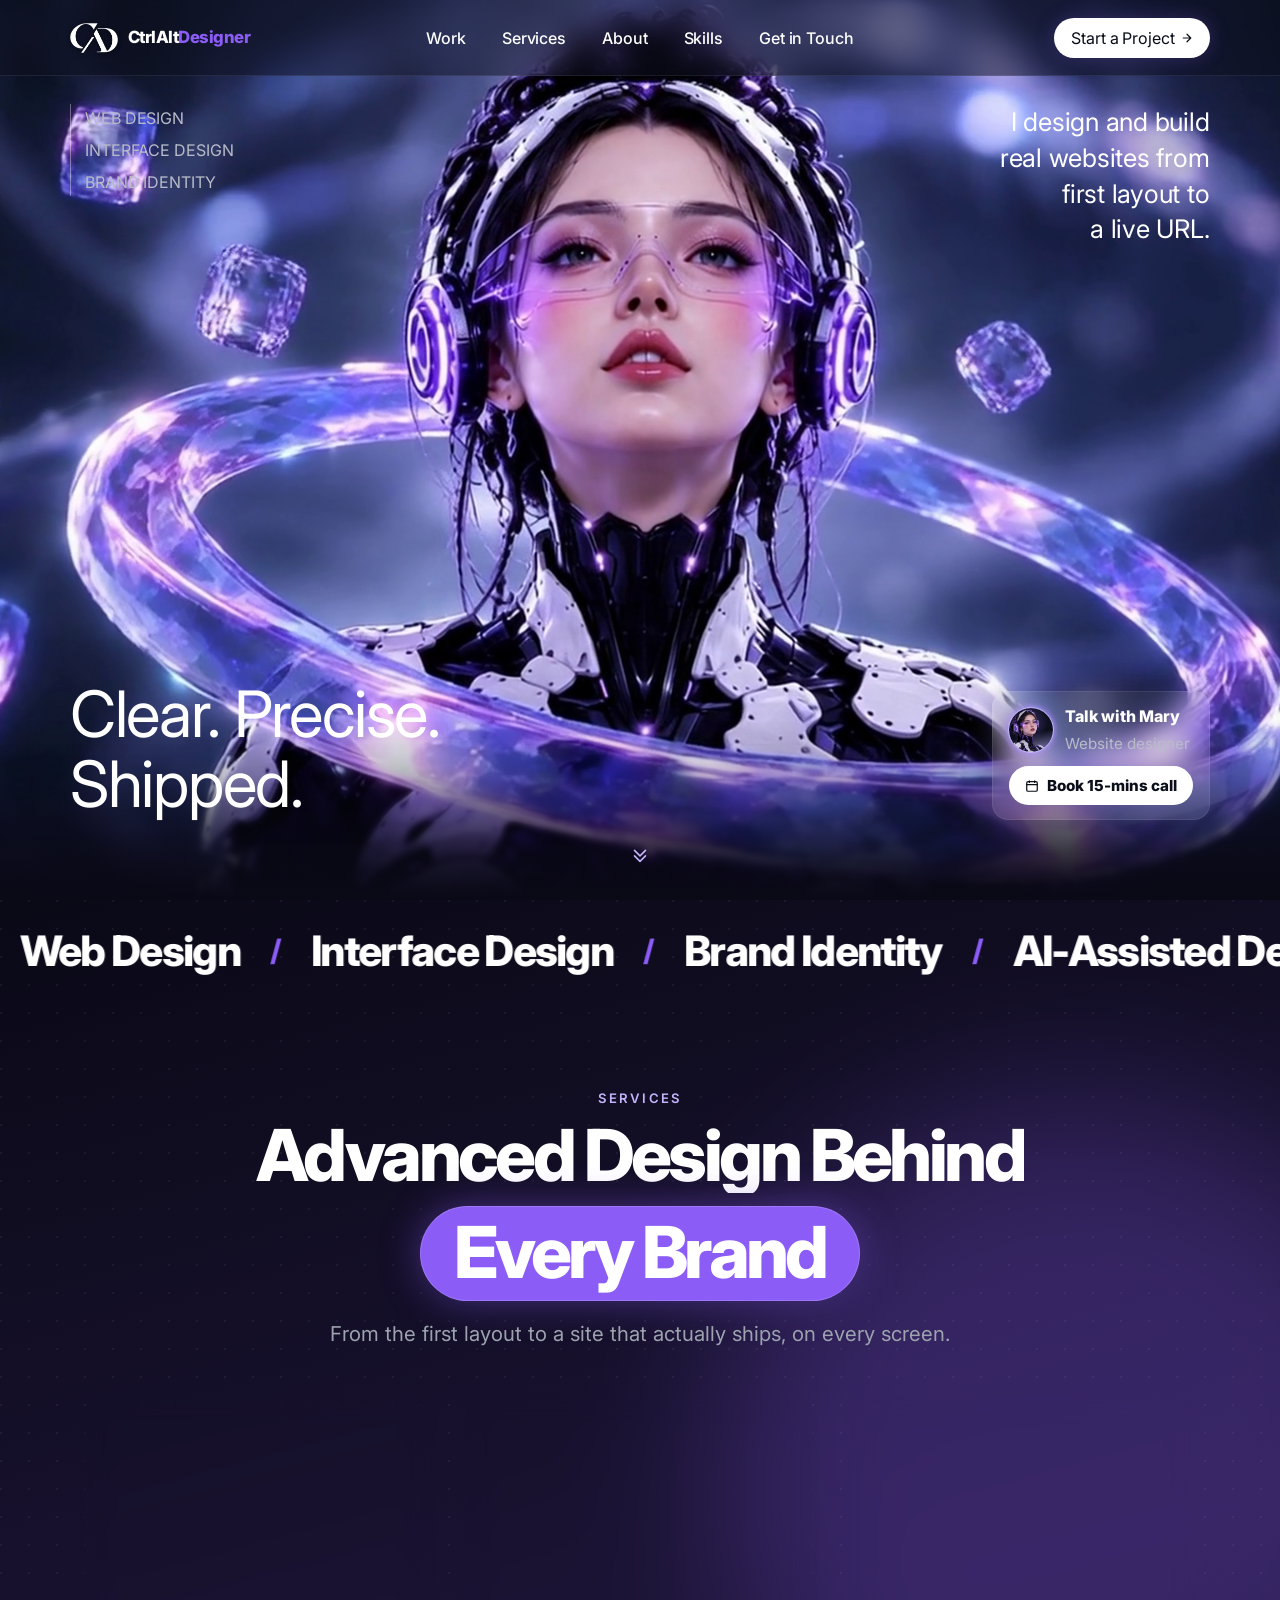
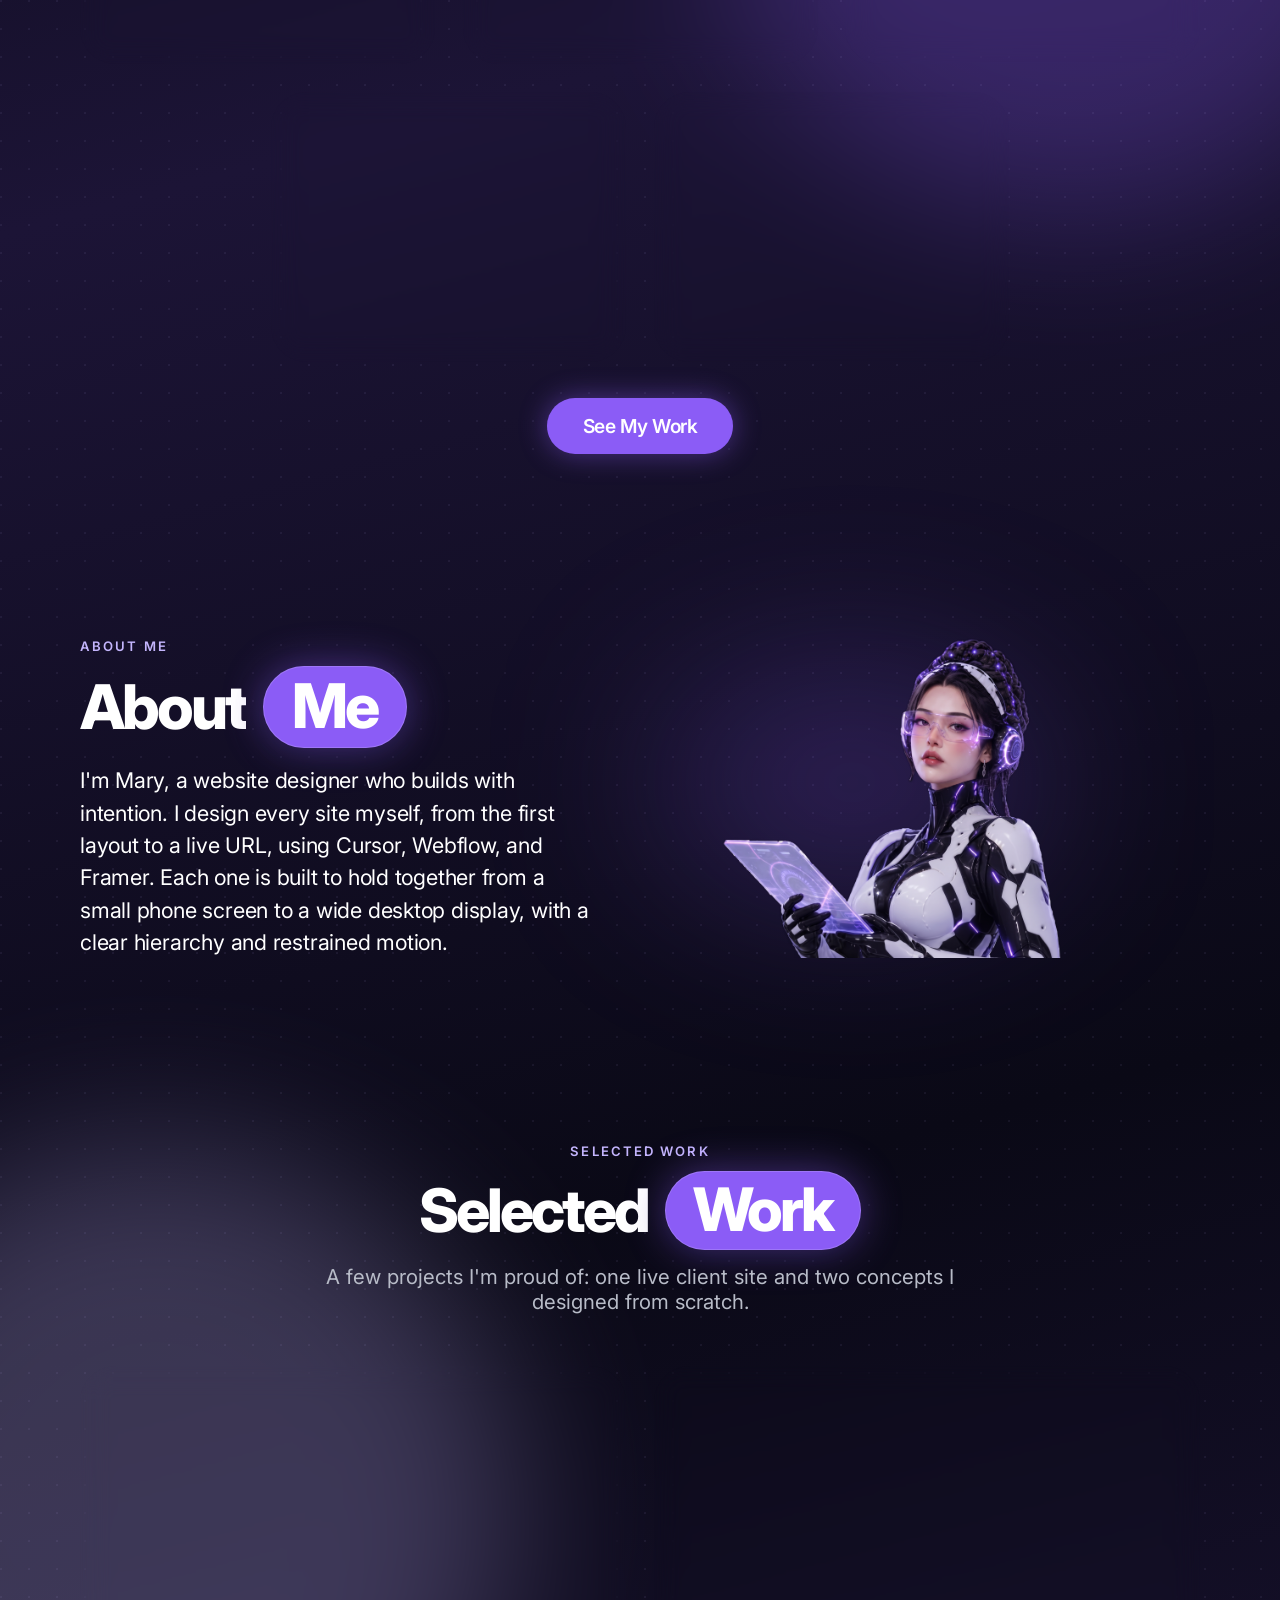
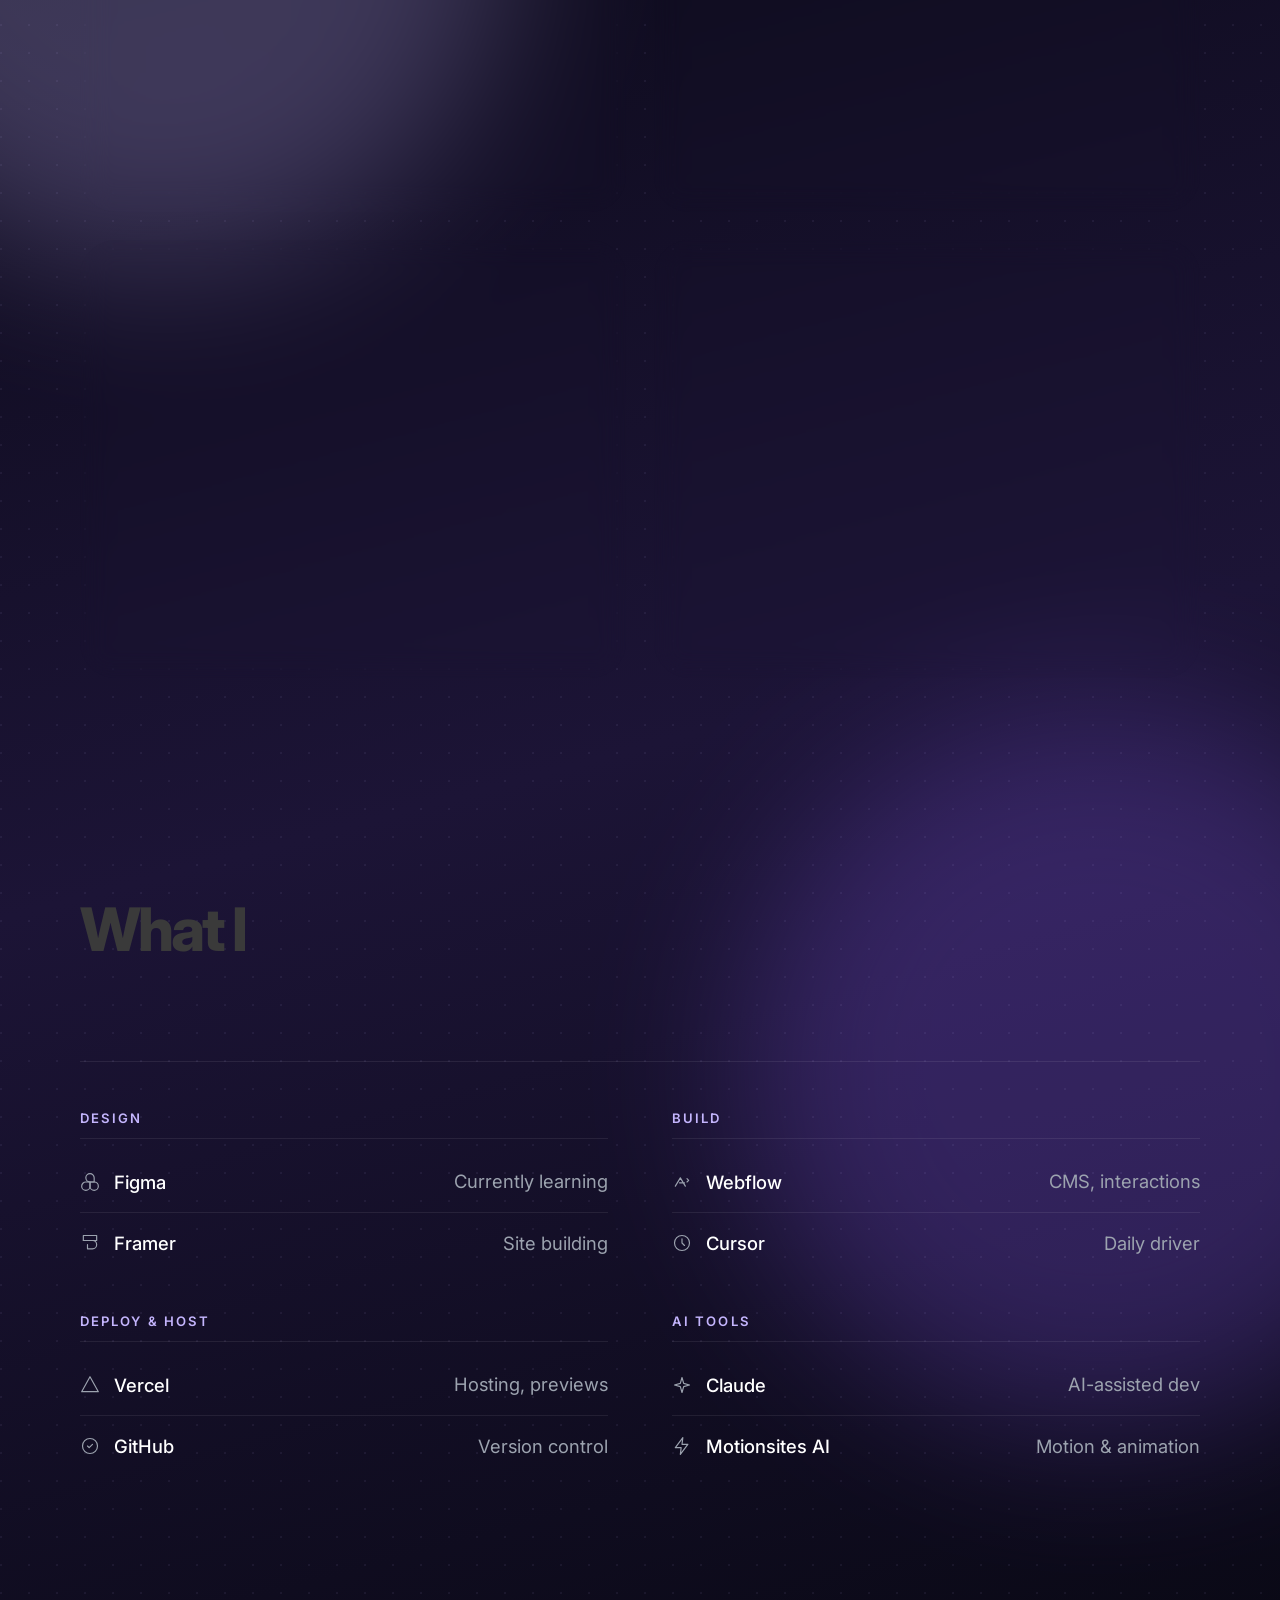
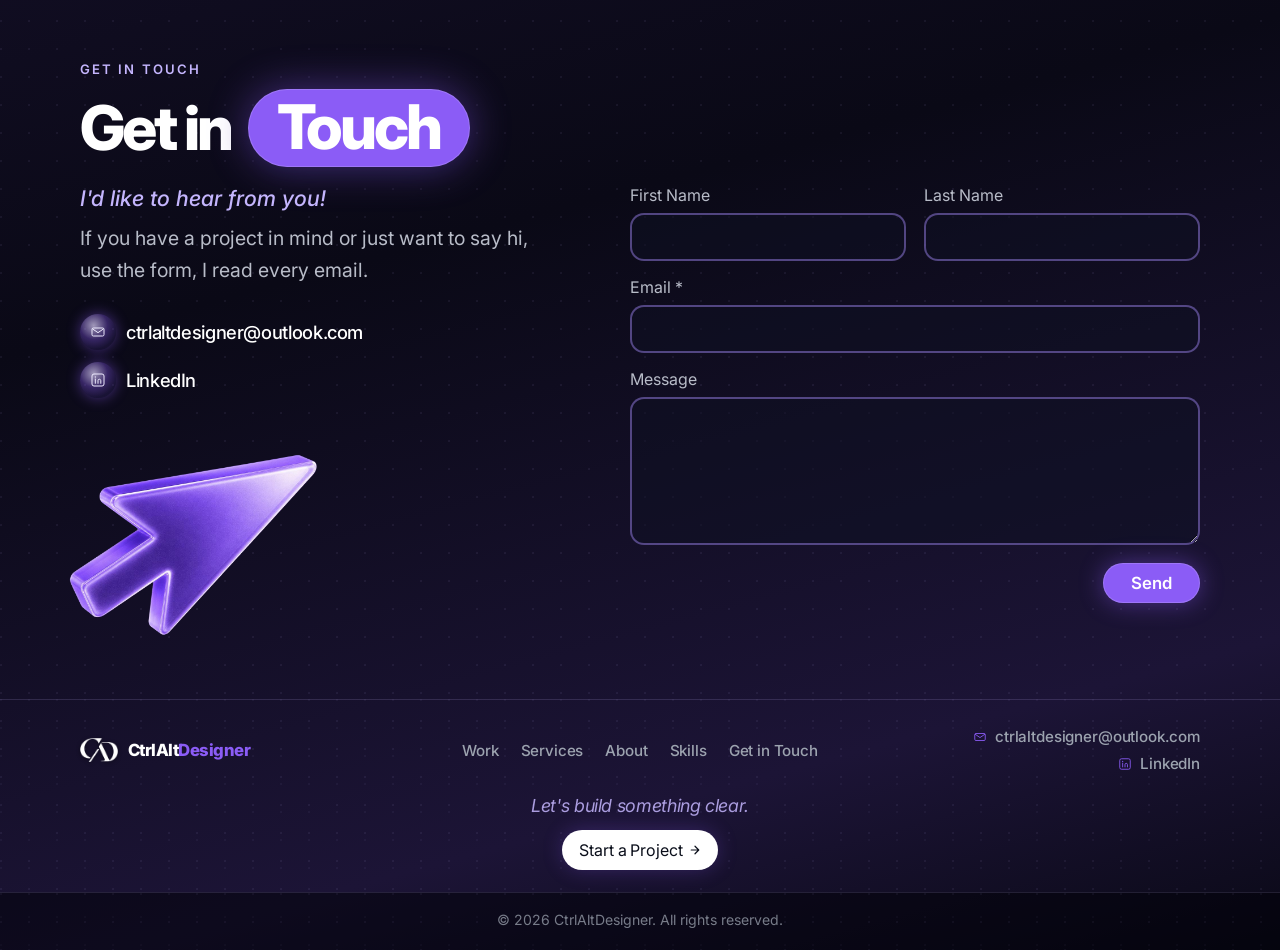
==== commit 405465f8: "Show Live preview and Client project on the homepage Caffè Brasilia card. Co-authored-by: Cursor <cu" ====
--- a/index.html
+++ b/index.html
@@ -258,13 +258,22 @@
         <img class="work-glow-thumb" src="assets/project-caffebrasilia.jpg" alt="" />
         <h3>Caffè Brasilia</h3>
         <p>Web Design</p>
-        <span class="project-soon project-live">
-          <svg viewBox="0 0 16 16" width="12" height="12" aria-hidden="true">
-            <path d="M5 3.5h7.5V11" fill="none" stroke="currentColor" stroke-width="1.4" stroke-linecap="round" stroke-linejoin="round"/>
-            <path d="M12.5 3.5 3.5 12.5" fill="none" stroke="currentColor" stroke-width="1.4" stroke-linecap="round"/>
-          </svg>
-          Client project
-        </span>
+        <div class="project-soon-slot">
+          <span class="project-soon project-live">
+            <svg viewBox="0 0 16 16" width="12" height="12" aria-hidden="true">
+              <path d="M5 3.5h7.5V11" fill="none" stroke="currentColor" stroke-width="1.4" stroke-linecap="round" stroke-linejoin="round"/>
+              <path d="M12.5 3.5 3.5 12.5" fill="none" stroke="currentColor" stroke-width="1.4" stroke-linecap="round"/>
+            </svg>
+            Live preview
+          </span>
+          <span class="project-soon">
+            <svg viewBox="0 0 16 16" width="12" height="12" aria-hidden="true">
+              <circle cx="8" cy="8" r="6" fill="none" stroke="currentColor" stroke-width="1.4"/>
+              <path d="M8 4.5v4l2.4 1.6" fill="none" stroke="currentColor" stroke-width="1.4" stroke-linecap="round" stroke-linejoin="round"/>
+            </svg>
+            Client project
+          </span>
+        </div>
       </a>
       <a class="service-block process-card" href="https://blake-salon.vercel.app/" target="_blank" rel="noopener noreferrer">
         <img class="work-glow-thumb" src="assets/project-blake.png" alt="" />
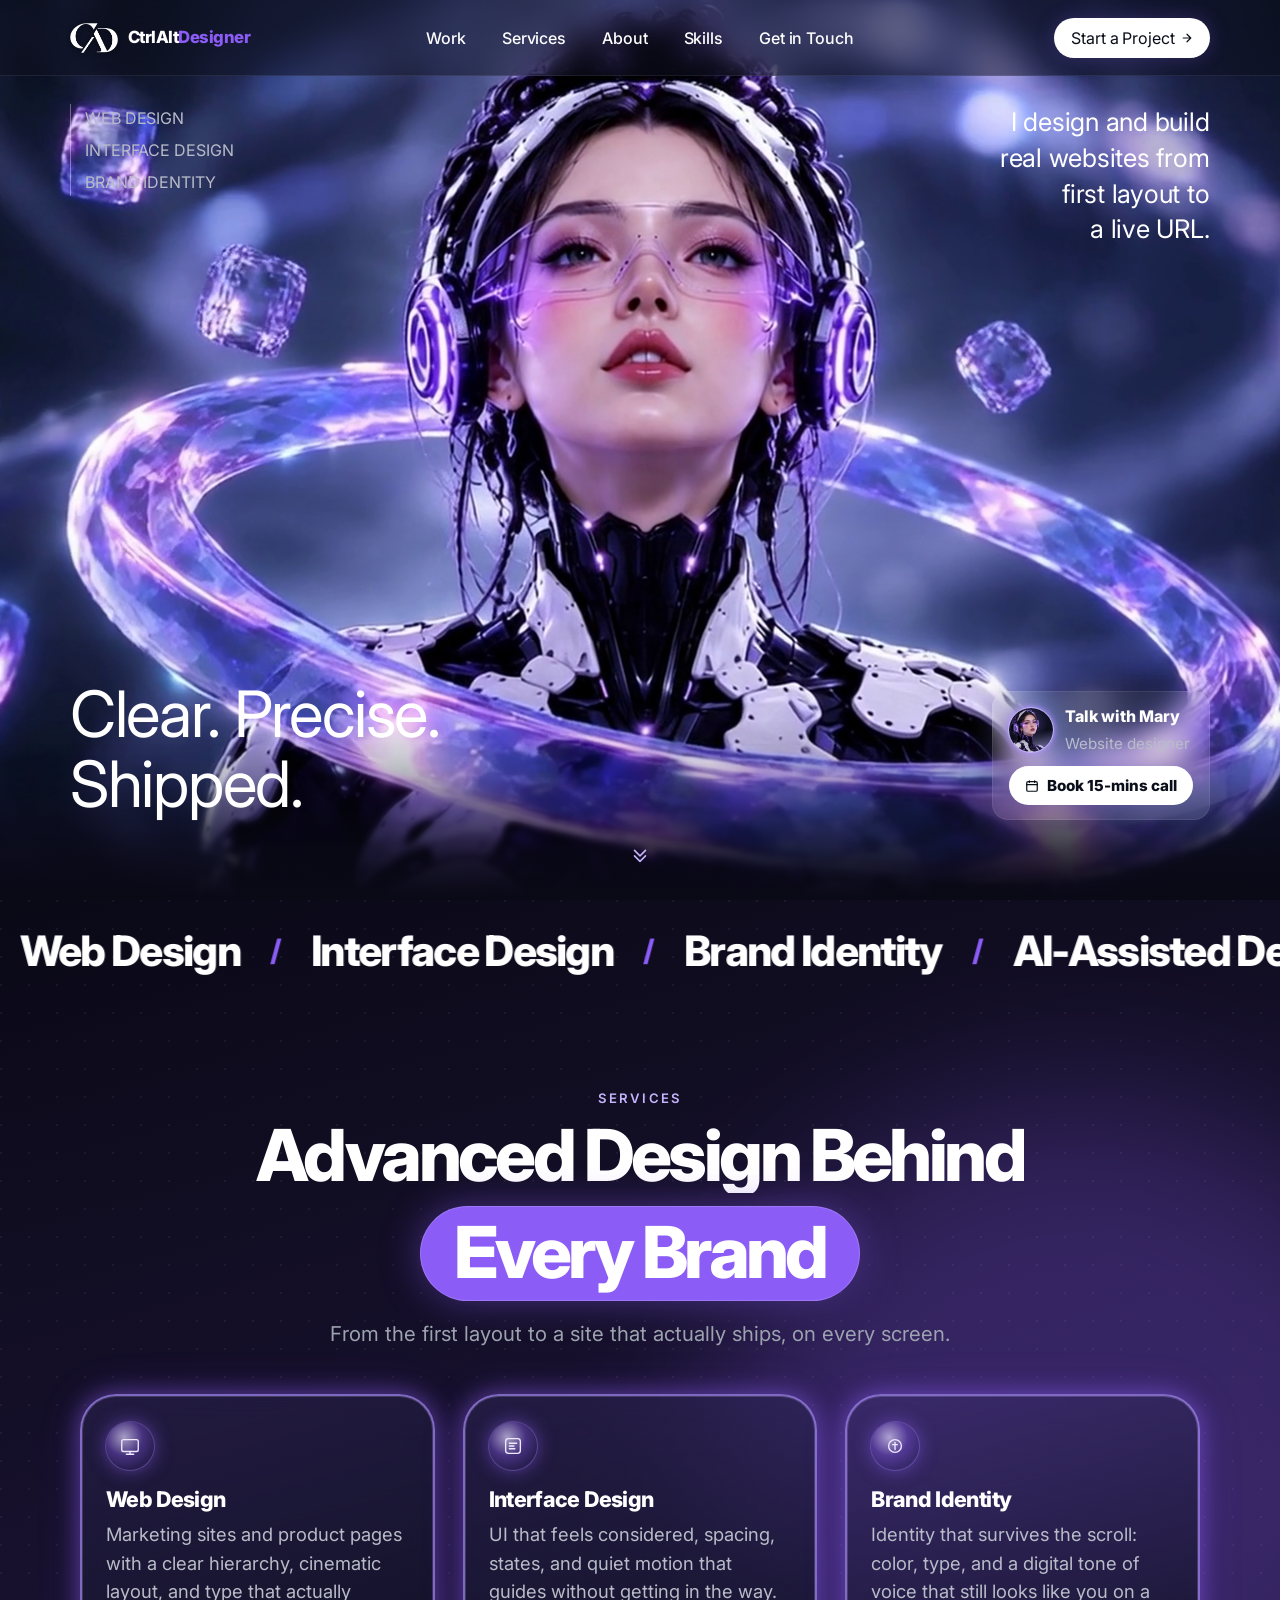
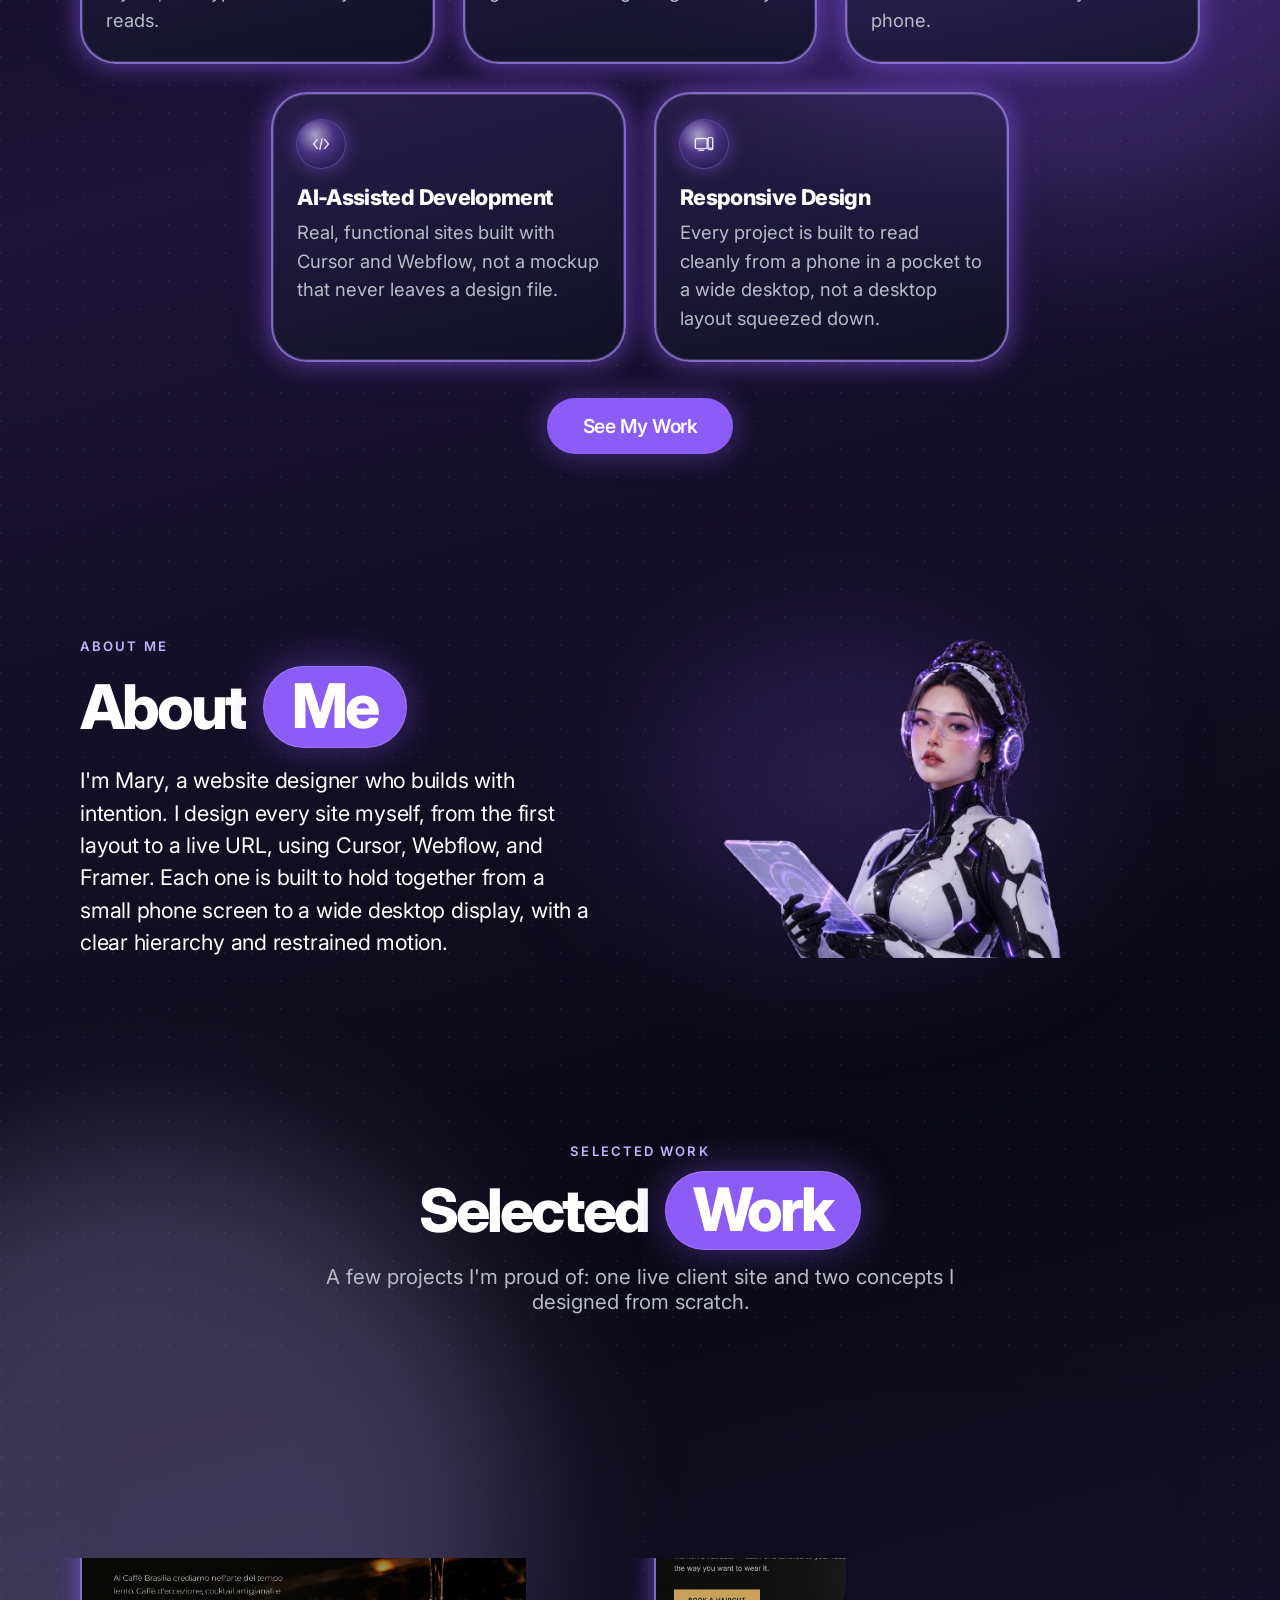
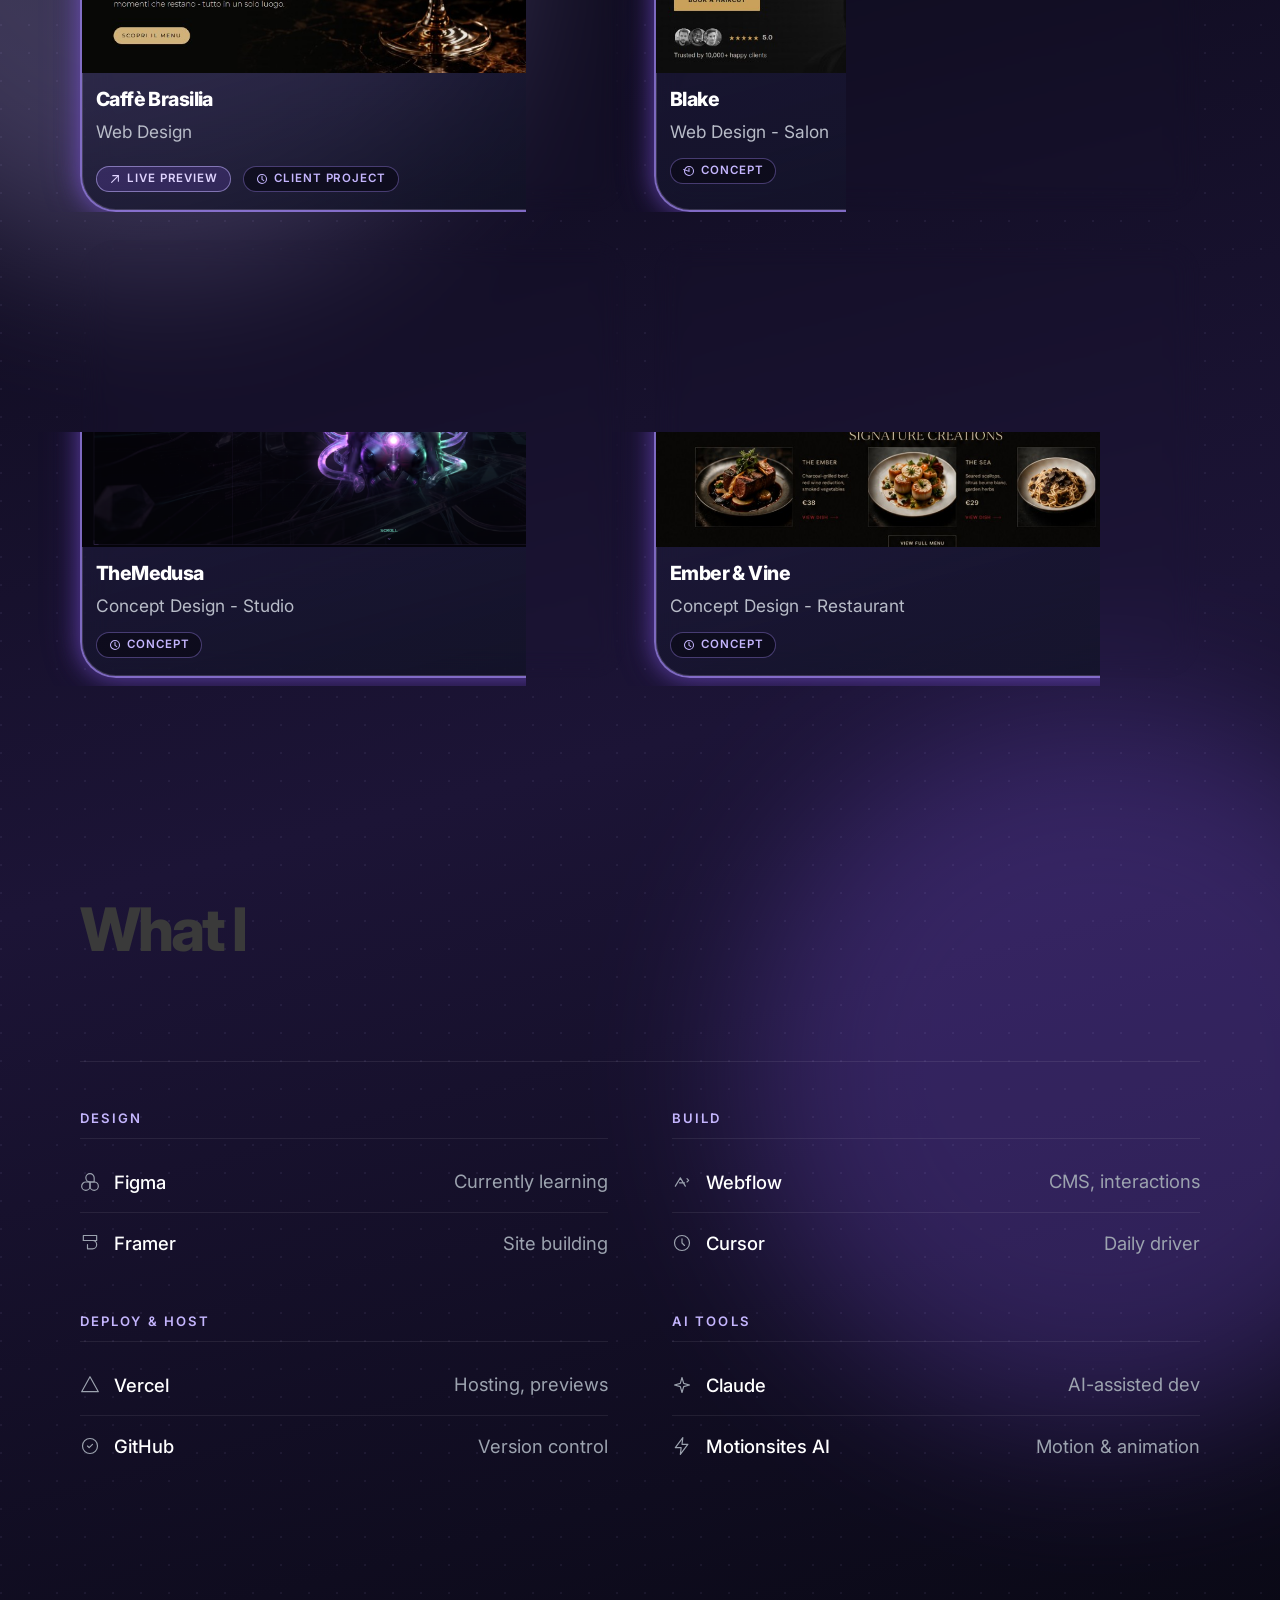
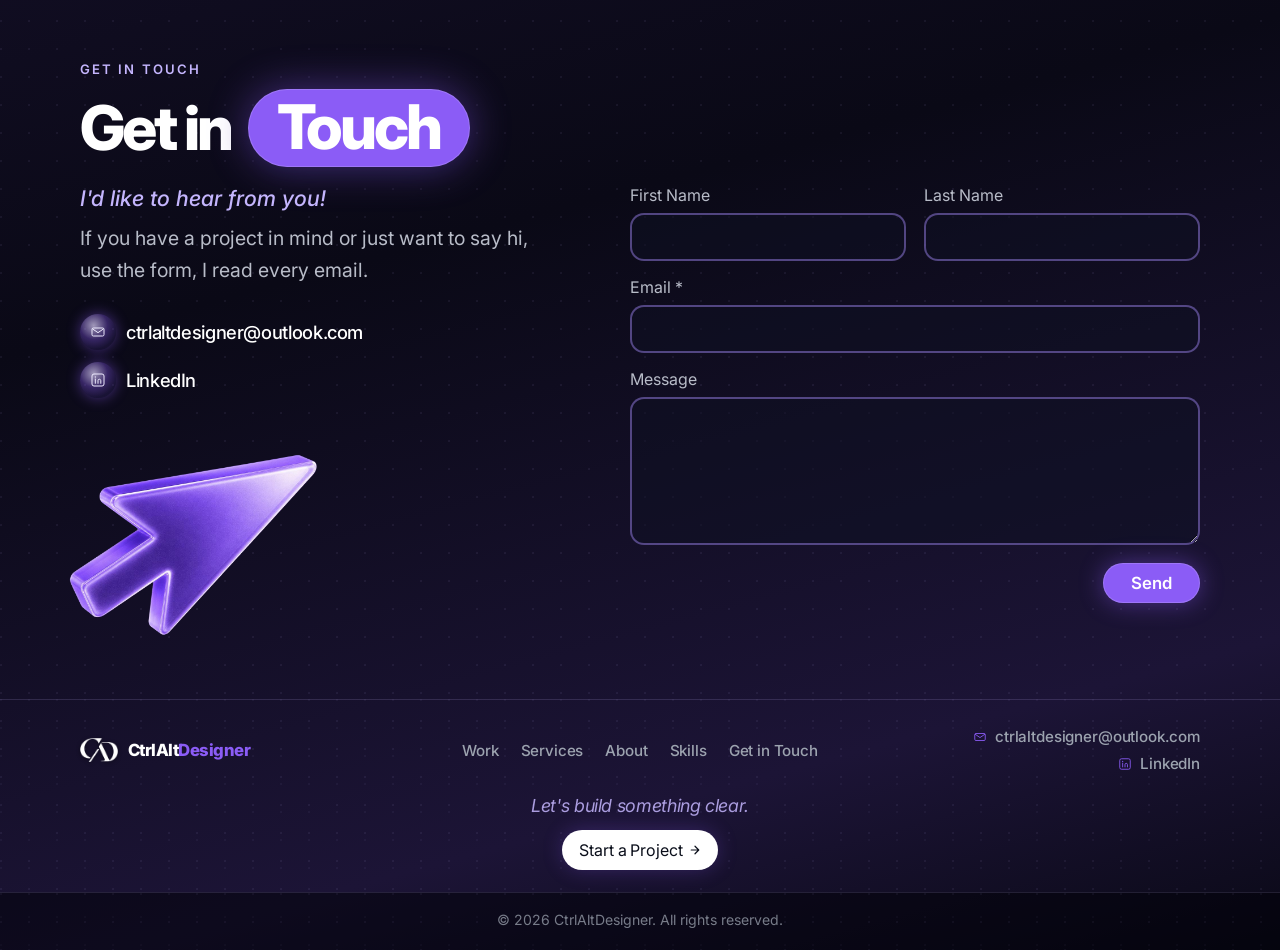
==== commit 3f6453ac: "Bust CSS cache so the badge gap shows on the live site. Co-authored-by: Cursor <cursoragent@cursor.c" ====
--- a/index.html
+++ b/index.html
@@ -7,7 +7,7 @@
 <link rel="preconnect" href="https://fonts.googleapis.com" />
 <link rel="preconnect" href="https://fonts.gstatic.com" crossorigin />
 <link href="https://fonts.googleapis.com/css2?family=Inter:ital,wght@0,400;0,500;0,600;0,700;0,800;1,400;1,800&display=swap" rel="stylesheet" />
-<link rel="stylesheet" href="style.css" />
+<link rel="stylesheet" href="style.css?v=2" />
 </head>
 <body>
 
--- a/style.css
+++ b/style.css
@@ -963,8 +963,13 @@
 .project-soon-slot {
   display: flex;
   align-items: center;
+  gap: 12px;
   min-height: 1.7rem;
   margin-top: 8px;
+}
+
+#work .project-soon-slot {
+  gap: 12px;
 }
 
 .project-card h3 {
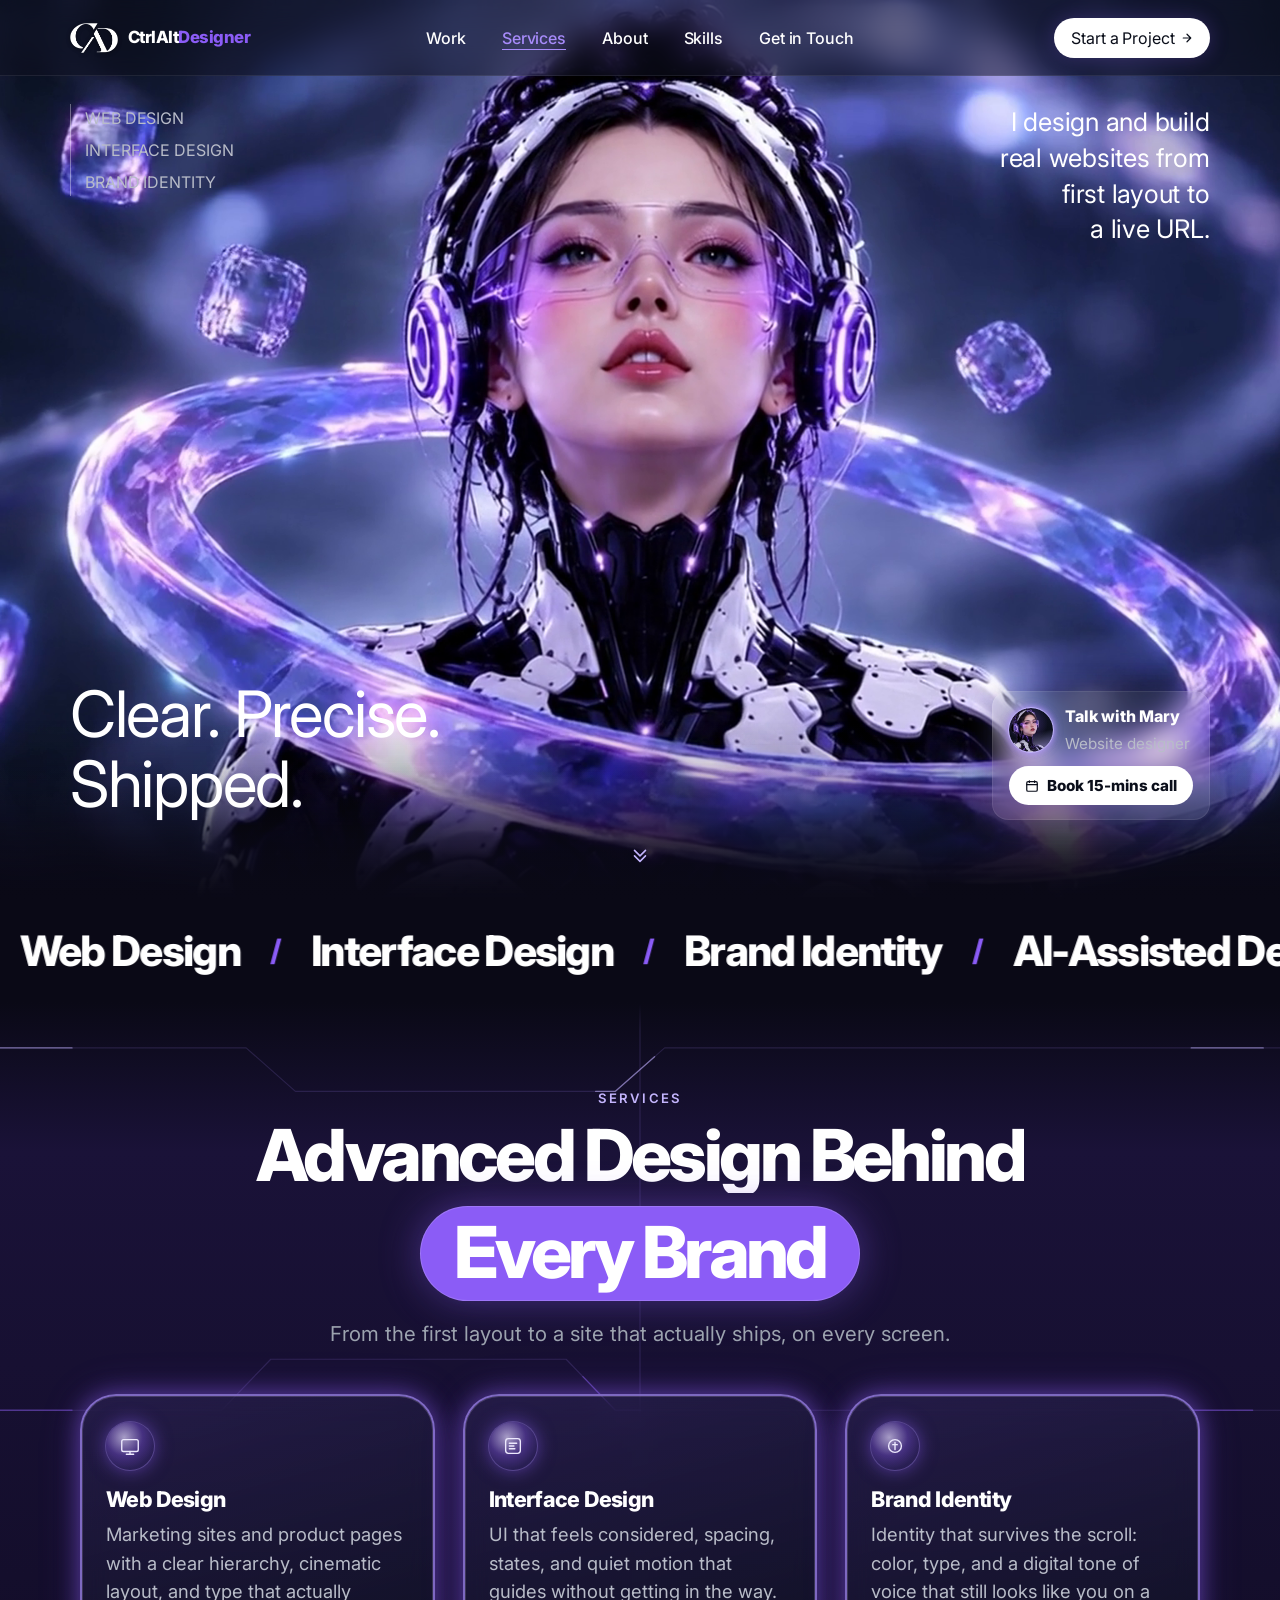
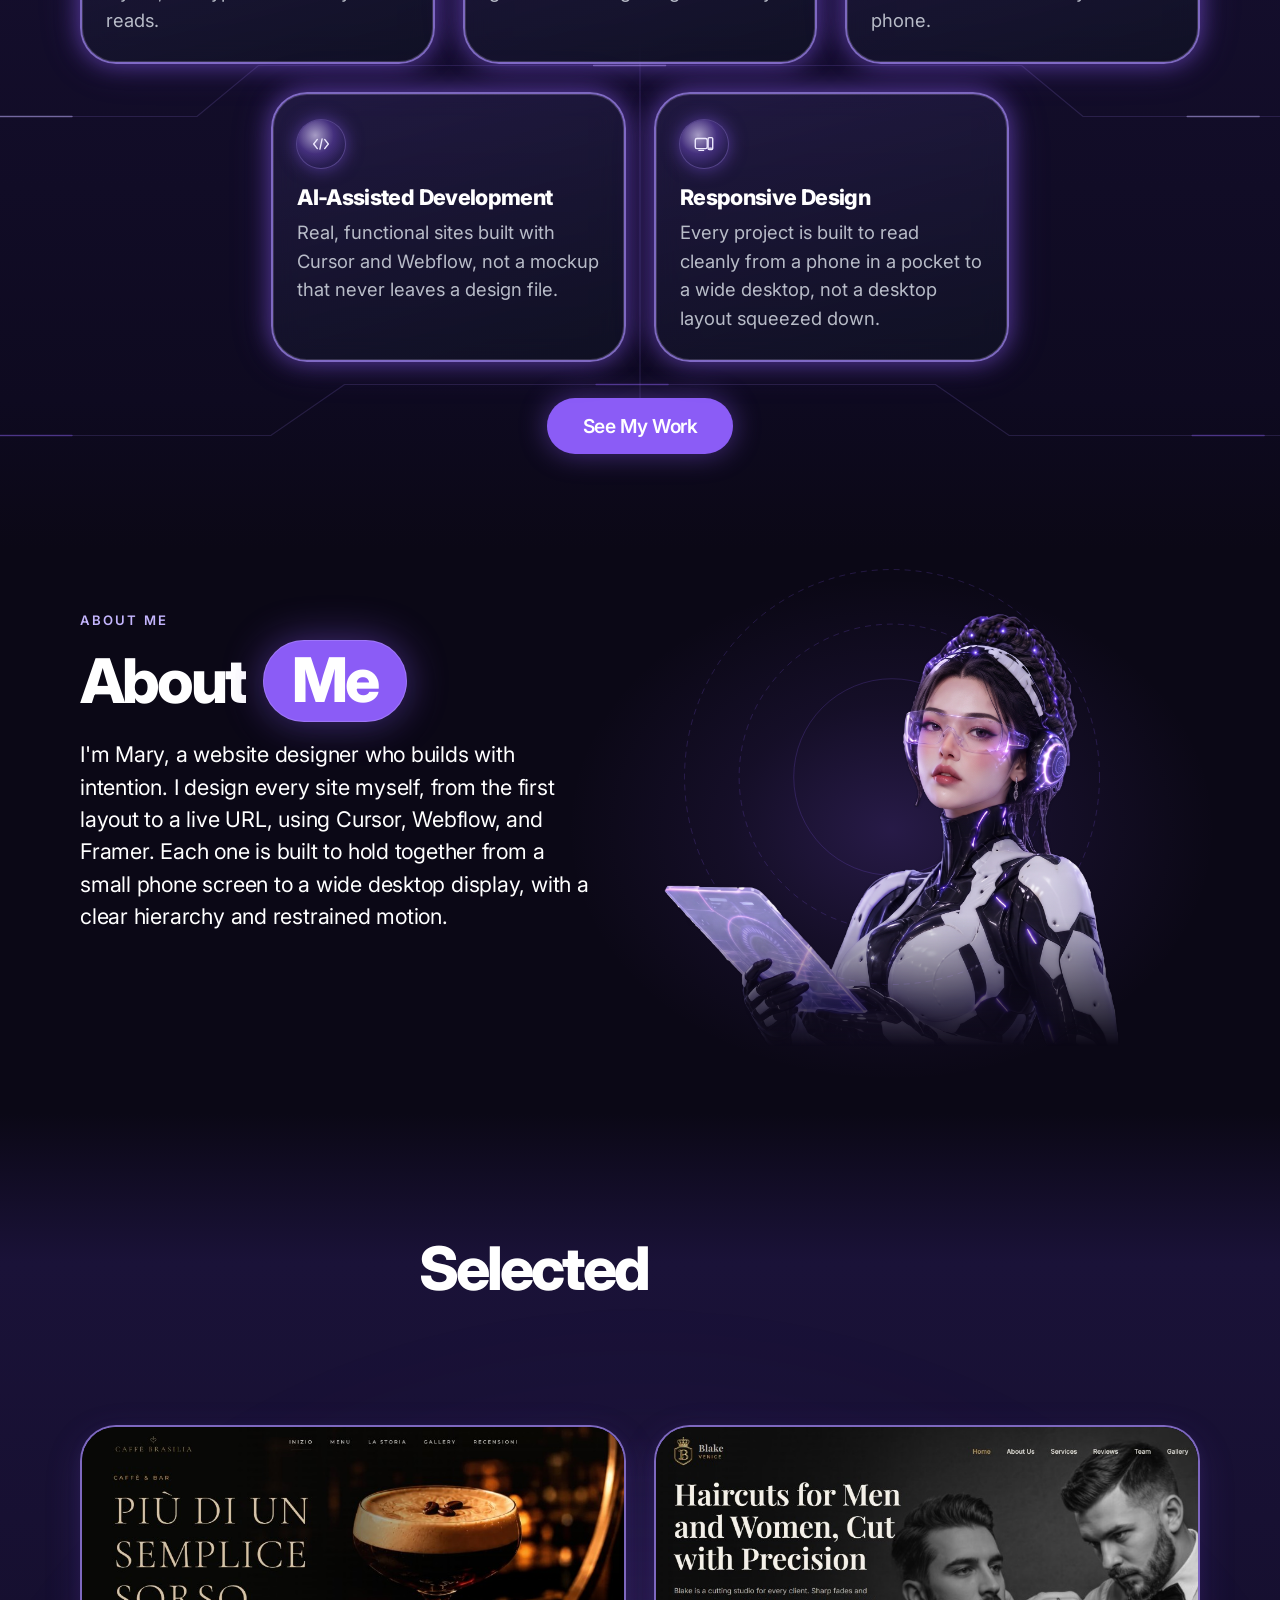
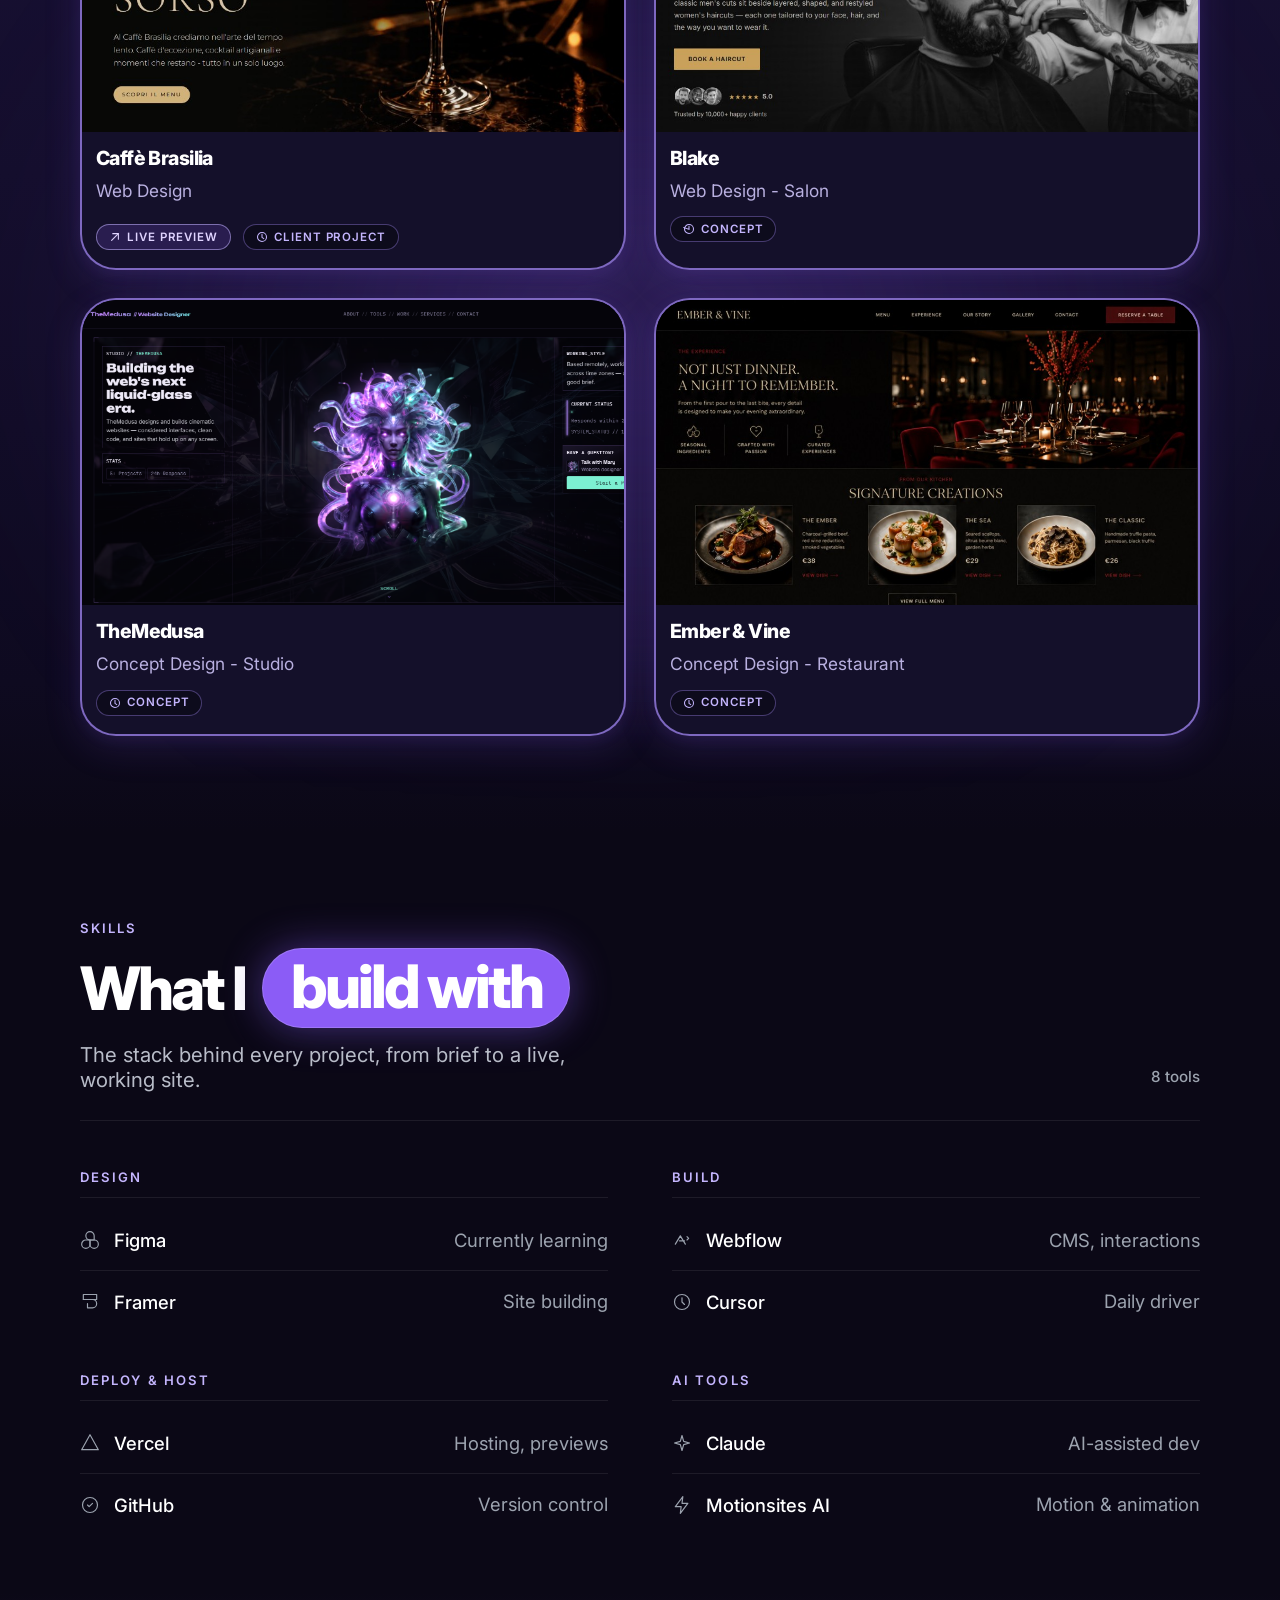
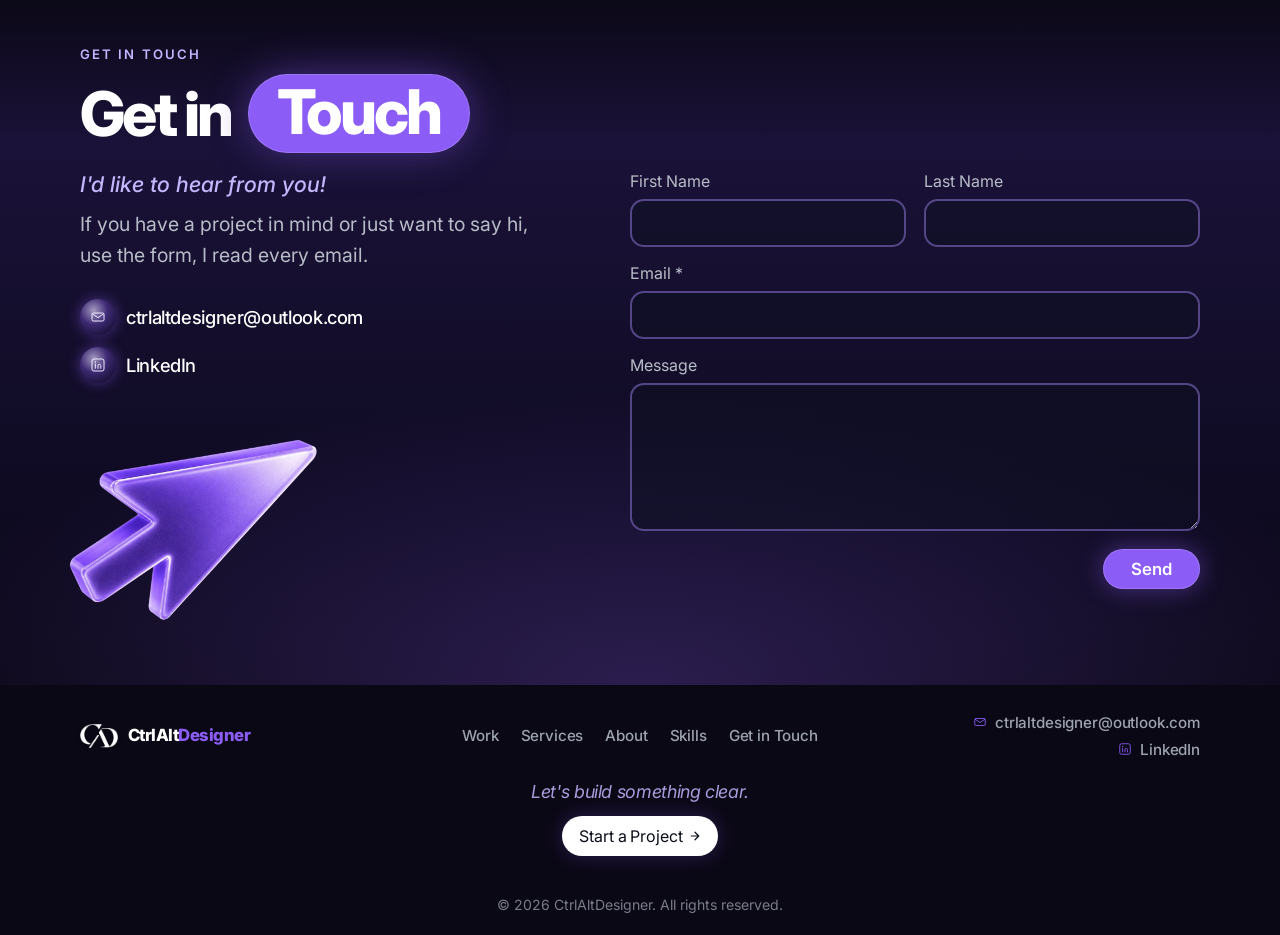
==== commit c81d75c6: "Polish section backgrounds, About visual, and scroll motion. Soft 150px blends across section edges," ====
--- a/index.html
+++ b/index.html
@@ -7,7 +7,7 @@
 <link rel="preconnect" href="https://fonts.googleapis.com" />
 <link rel="preconnect" href="https://fonts.gstatic.com" crossorigin />
 <link href="https://fonts.googleapis.com/css2?family=Inter:ital,wght@0,400;0,500;0,600;0,700;0,800;1,400;1,800&display=swap" rel="stylesheet" />
-<link rel="stylesheet" href="style.css?v=2" />
+<link rel="stylesheet" href="style.css?v=44" />
 </head>
 <body>
 
@@ -47,6 +47,8 @@
     </div>
   </div>
 </header>
+
+<div class="scroll-progress" aria-hidden="true"></div>
 
 <main id="top">
 
@@ -135,6 +137,7 @@
   <div class="hero-continue-glow hero-continue-glow--bl" aria-hidden="true"></div>
   <div class="hero-continue-glow hero-continue-glow--contact" aria-hidden="true"></div>
 
+  <div class="circuit-span">
   <div class="marquee" aria-hidden="true">
     <div class="marquee-track">
       <span class="item">Web Design</span><span class="sep">/</span>
@@ -151,6 +154,19 @@
   </div>
 
 <section class="band" id="services">
+  <div class="circuit-bg" aria-hidden="true">
+    <svg viewBox="0 0 1040 900" preserveAspectRatio="none">
+      <path d="M0,36 L200,36 L240,70 L500,70 L540,36 L1040,36"/>
+      <path d="M0,320 L180,320 L220,280 L460,280 L500,320 L1040,320"/>
+      <path d="M520,0 L520,781"/>
+      <path d="M0,560 L160,560 L210,520 L520,520 L830,520 L880,560 L1040,560"/>
+      <path d="M0,810 L220,810 L280,770 L520,770 L760,770 L820,810 L1040,810"/>
+      <path class="pulse" d="M0,36 L200,36 L240,70 L500,70 L540,36 L1040,36"/>
+      <path class="pulse p2" d="M0,320 L180,320 L220,280 L460,280 L500,320 L1040,320"/>
+      <path class="pulse p3" d="M0,560 L160,560 L210,520 L520,520 L830,520 L880,560 L1040,560"/>
+      <path class="pulse p4" d="M0,810 L220,810 L280,770 L520,770 L760,770 L820,810 L1040,810"/>
+    </svg>
+  </div>
   <div class="wrap">
     <div class="services-intro reveal">
       <p class="label">Services</p>
@@ -224,6 +240,7 @@
     </div>
   </div>
 </section>
+  </div>
 
 <section class="band" id="about">
   <div class="wrap about-layout">
@@ -237,8 +254,20 @@
         <p>I'm Mary, a website designer who builds with intention. I design every site myself, from the first layout to a live URL, using Cursor, Webflow, and Framer. Each one is built to hold together from a small phone screen to a wide desktop display, with a clear hierarchy and restrained motion.</p>
       </div>
     </div>
-    <div class="about-figure">
-      <img src="assets/about-mary-v3.png" alt="" />
+    <div class="about-visual">
+      <div class="about-glow" aria-hidden="true"></div>
+      <svg class="about-rings" viewBox="0 0 400 400" aria-hidden="true">
+        <g class="about-ring about-ring--outer">
+          <circle cx="200" cy="200" r="190" />
+        </g>
+        <g class="about-ring about-ring--mid">
+          <circle cx="200" cy="200" r="140" />
+        </g>
+        <g class="about-ring about-ring--inner">
+          <circle cx="200" cy="200" r="90" />
+        </g>
+      </svg>
+      <img class="about-character" src="assets/about-mary-v3.png" alt="" />
     </div>
   </div>
 </section>
--- a/style.css
+++ b/style.css
@@ -23,6 +23,48 @@
   --hero-word-pad-x: max(12px, 1.2vw);
   --color-text-heading: var(--text-primary);
   --color-text-dim: #3a3a3a;
+
+  /* Section edge blend (same technique as Skills → Get in Touch) */
+  --blend-h: 150px;
+  --blend-edge: #0b0816;
+  --c-ink: #0b0816;
+  --c-violet-a: #1a1238;
+  --c-violet-b: #0e0a20;
+  --c-hero: #0a0916;
+  --bg-ink: var(--c-ink);
+  --bg-from-ink-to-violet: linear-gradient(
+    180deg,
+    var(--c-ink) 0,
+    var(--c-violet-a) var(--blend-h),
+    var(--c-violet-b) 100%
+  );
+  --bg-from-hero-to-violet-to-ink: linear-gradient(
+    180deg,
+    var(--c-hero) 0,
+    var(--c-violet-a) var(--blend-h),
+    var(--c-violet-b) calc(100% - var(--blend-h)),
+    var(--c-ink) 100%
+  );
+  --bg-ink-violet-ink: linear-gradient(
+    180deg,
+    var(--c-ink) 0,
+    var(--c-violet-a) var(--blend-h),
+    var(--c-violet-b) calc(100% - var(--blend-h)),
+    var(--blend-edge) 100%
+  );
+  --bg-skills: linear-gradient(
+    180deg,
+    var(--blend-edge) 0,
+    var(--blend-edge) var(--blend-h),
+    var(--c-ink) 100%
+  );
+  --bg-from-violet-to-ink: linear-gradient(
+    180deg,
+    var(--c-violet-b) 0,
+    var(--c-ink) var(--blend-h),
+    var(--c-ink) 100%
+  );
+  --bg-from-hero-across-marquee: var(--c-hero);
 }
 
 html {
@@ -263,7 +305,7 @@
     transparent 0%,
     rgb(10 9 22 / 0.18) 32%,
     rgb(10 9 22 / 0.62) 68%,
-    #0a0916 100%
+    var(--c-hero) 100%
   );
 }
 
@@ -329,14 +371,12 @@
   pointer-events: none;
   background: linear-gradient(
     to top,
-    rgb(10 9 22 / 0.72) 0%,
-    rgb(10 9 22 / 0.28) 42%,
+    rgb(10 9 22 / 0.92) 0%,
+    rgb(10 9 22 / 0.4) 46%,
     transparent 100%
   );
-  backdrop-filter: blur(3px);
-  -webkit-backdrop-filter: blur(3px);
-  -webkit-mask-image: linear-gradient(to top, #000 35%, transparent 100%);
-  mask-image: linear-gradient(to top, #000 35%, transparent 100%);
+  -webkit-mask-image: linear-gradient(to top, #000 40%, transparent 100%);
+  mask-image: linear-gradient(to top, #000 40%, transparent 100%);
 }
 
 .hero-marquee-track {
@@ -698,7 +738,7 @@
 .hero-continue {
   position: relative;
   isolation: isolate;
-  overflow: hidden;
+  overflow: visible;
   background: linear-gradient(
     165deg,
     #0a0916 0%,
@@ -712,17 +752,7 @@
 }
 
 .hero-continue::after {
-  content: "";
-  position: absolute;
-  inset: 0;
-  z-index: 0;
-  pointer-events: none;
-  background-image: radial-gradient(
-    circle at 1px 1px,
-    rgb(196 181 253 / 0.07) 1px,
-    transparent 1.2px
-  );
-  background-size: 28px 28px;
+  content: none;
 }
 
 .hero-continue-glow {
@@ -801,27 +831,24 @@
   to   { transform: translateX(0); }
 }
 
-.hero-continue > .band {
+.hero-continue > .band,
+.circuit-span > .band {
   position: relative;
   z-index: 1;
   background: transparent;
 }
 
 .hero-continue > .band::before,
-.hero-continue > .band::after {
+.hero-continue > .band::after,
+.circuit-span > .band::before,
+.circuit-span > .band::after {
   content: none;
   background: none;
   background-image: none;
 }
 
-/* Barely-visible dot texture */
 .band::after {
-  background-image: radial-gradient(
-    circle at 1px 1px,
-    rgb(196 181 253 / 0.06) 1px,
-    transparent 1.2px
-  );
-  background-size: 28px 28px;
+  background-image: none;
 }
 
 .band > * {
@@ -1101,6 +1128,103 @@
   -webkit-backdrop-filter: none;
 }
 
+.circuit-span {
+  position: relative;
+  isolation: isolate;
+}
+
+.circuit-span > .marquee {
+  position: relative;
+  z-index: 1;
+  background: var(--bg-from-hero-across-marquee);
+}
+
+#services .circuit-bg {
+  position: absolute;
+  top: 0;
+  left: 0;
+  width: 100%;
+  height: 100%;
+  z-index: 1;
+  pointer-events: none;
+  overflow: hidden;
+  -webkit-mask-image: linear-gradient(
+    to bottom,
+    transparent 0%,
+    #000 2.5%,
+    #000 90%,
+    transparent 100%
+  );
+  mask-image: linear-gradient(
+    to bottom,
+    transparent 0%,
+    #000 2.5%,
+    #000 90%,
+    transparent 100%
+  );
+}
+
+#services > .wrap {
+  position: relative;
+  z-index: 2;
+}
+
+#services .circuit-bg svg {
+  display: block;
+  width: 100%;
+  height: 100%;
+}
+
+#services .circuit-bg path {
+  fill: none;
+  stroke: rgb(167 139 250 / 0.16);
+  stroke-width: 1.15;
+  stroke-linecap: round;
+  stroke-linejoin: round;
+  vector-effect: non-scaling-stroke;
+}
+
+#services .circuit-bg path.pulse {
+  stroke: rgb(196 181 253 / 0.55);
+  stroke-width: 1.35;
+  stroke-dasharray: 72 540;
+  vector-effect: non-scaling-stroke;
+  animation: circuitPulse 5.2s linear infinite;
+}
+
+#services .circuit-bg path.pulse.p2 {
+  stroke: rgb(139 92 246 / 0.42);
+  animation-delay: -2.6s;
+}
+
+#services .circuit-bg path.pulse.p3 {
+  stroke: rgb(196 181 253 / 0.48);
+  animation-delay: -1.3s;
+}
+
+#services .circuit-bg path.pulse.p4 {
+  stroke: rgb(139 92 246 / 0.38);
+  animation-delay: -3.9s;
+}
+
+@keyframes circuitPulse {
+  to {
+    stroke-dashoffset: -612;
+  }
+}
+
+@keyframes ghost-ring-spin {
+  to {
+    transform: rotate(360deg);
+  }
+}
+
+@keyframes ghost-ring-spin-rev {
+  to {
+    transform: rotate(-360deg);
+  }
+}
+
 .work-head {
   text-align: center;
   width: 100%;
@@ -1277,10 +1401,117 @@
 }
 
 .about-layout {
+  position: relative;
+  z-index: 1;
   display: grid;
   grid-template-columns: minmax(0, 1fr) minmax(340px, 1.1fr);
   gap: clamp(20px, 3.2vw, 40px);
   align-items: stretch;
+  overflow: visible;
+}
+
+#about.band {
+  position: relative;
+  overflow: visible;
+  isolation: isolate;
+  z-index: 0;
+  background: var(--bg-ink);
+  padding: 62px 0 67px;
+}
+
+#about > .wrap {
+  overflow: visible;
+}
+
+.hero-continue > #about.band {
+  background: var(--bg-ink);
+}
+
+.about-visual {
+  position: relative;
+  isolation: isolate;
+  overflow: visible;
+  background: none;
+  background-color: transparent;
+  background-image: none;
+  border: 0;
+  box-shadow: none;
+  justify-self: stretch;
+  align-self: center;
+  width: min(100%, 560px);
+  margin-left: -4%;
+  pointer-events: none;
+}
+
+.about-glow {
+  position: absolute;
+  inset: -8%;
+  z-index: -2;
+  pointer-events: none;
+  background: radial-gradient(
+    closest-side,
+    rgba(139, 92, 246, 0.22),
+    rgba(139, 92, 246, 0.08) 50%,
+    transparent 100%
+  );
+  border: 0;
+  box-shadow: none;
+}
+
+.about-rings {
+  position: absolute;
+  z-index: -1;
+  width: 78%;
+  aspect-ratio: 1;
+  left: 50%;
+  top: 38%;
+  transform: translate(-50%, -50%);
+  overflow: visible;
+  pointer-events: none;
+}
+
+.about-rings .about-ring {
+  transform-origin: 200px 200px;
+  transform-box: view-box;
+}
+
+.about-rings .about-ring--outer {
+  animation: ghost-ring-spin 50s linear infinite;
+}
+
+.about-rings .about-ring--mid {
+  animation: ghost-ring-spin-rev 42s linear infinite;
+}
+
+.about-rings .about-ring--inner {
+  animation: ghost-ring-spin 58s linear infinite;
+}
+
+.about-rings circle {
+  fill: none;
+  stroke: rgb(139 92 246 / 0.2);
+  stroke-width: 1;
+  vector-effect: non-scaling-stroke;
+}
+
+.about-rings .about-ring--outer circle,
+.about-rings .about-ring--mid circle {
+  stroke-dasharray: 6 5;
+}
+
+.about-character {
+  position: relative;
+  z-index: 1;
+  display: block;
+  width: 82%;
+  height: auto;
+  margin-inline: auto;
+  border: 0;
+  background: none;
+  box-shadow: none;
+  transform: scaleX(-1);
+  -webkit-mask-image: linear-gradient(to bottom, #000 70%, transparent 100%);
+  mask-image: linear-gradient(to bottom, #000 70%, transparent 100%);
 }
 
 .about-copy-col {
@@ -1289,6 +1520,8 @@
   justify-content: flex-start;
   max-width: 560px;
   text-align: left;
+  position: relative;
+  z-index: 1;
 }
 
 #about .services-heading {
@@ -1298,6 +1531,143 @@
 
 #work .work-head .services-heading {
   justify-content: center;
+  margin: 0 0 14px;
+  font-size: clamp(2.4rem, 5vw, 3.75rem);
+}
+
+#services.band,
+.circuit-span > #services.band {
+  background: var(--bg-from-hero-to-violet-to-ink);
+}
+
+#work.band {
+  background: var(--bg-ink-violet-ink);
+  color: var(--text-primary);
+}
+
+.hero-continue > #work.band {
+  background: var(--bg-ink-violet-ink);
+}
+
+.hero-continue > #work.band::before {
+  content: "";
+  position: absolute;
+  inset: 0;
+  z-index: 0;
+  pointer-events: none;
+  background: radial-gradient(
+    ellipse 72% 58% at 50% 62%,
+    rgba(139, 92, 246, 0.25),
+    transparent 70%
+  );
+  filter: blur(80px);
+  -webkit-mask-image: linear-gradient(
+    to bottom,
+    #000 0%,
+    #000 calc(100% - var(--blend-h) - 40px),
+    transparent calc(100% - 24px)
+  );
+  mask-image: linear-gradient(
+    to bottom,
+    #000 0%,
+    #000 calc(100% - var(--blend-h) - 40px),
+    transparent calc(100% - 24px)
+  );
+}
+
+.hero-continue > #work.band::after {
+  content: none;
+}
+
+#work .work-head .label {
+  color: var(--lavender);
+}
+
+#work .work-head .services-heading-line {
+  color: #ffffff;
+}
+
+#work .work-head .heading-pill {
+  background: #8b5cf6;
+  color: #fff;
+}
+
+#work .work-head .section-lead {
+  color: #b9b0e0;
+}
+
+#work .reveal .services-heading-line {
+  background-image: linear-gradient(
+    90deg,
+    #ffffff 50%,
+    rgb(255 255 255 / 0.22) 50%
+  );
+}
+
+#work .process-card {
+  padding: 0 14px 18px;
+  align-items: stretch;
+  background: #14102a;
+  backdrop-filter: none;
+  -webkit-backdrop-filter: none;
+  box-shadow:
+    0 12px 36px rgb(109 79 200 / 0.18),
+    0 4px 14px rgb(109 79 200 / 0.1);
+}
+
+#work .process-card:hover,
+#work .process-card:focus-visible {
+  background: #14102a;
+}
+
+#work .work-glow-thumb {
+  display: block;
+  width: calc(100% + 28px);
+  max-width: none;
+  height: auto;
+  aspect-ratio: 16 / 9;
+  object-fit: cover;
+  object-position: left top;
+  margin: 0 -14px 14px;
+  border-radius: 34px 34px 0 0;
+  background: #0c101c;
+  flex-shrink: 0;
+}
+
+#work a[href*="blake-salon"] .work-glow-thumb {
+  object-position: 8% 6%;
+}
+
+#work .process-card h3 {
+  font-size: clamp(1.08rem, 0.35vw + 1rem, 1.22rem);
+  color: #ffffff;
+}
+
+#work .process-card p {
+  font-size: clamp(0.98rem, 0.3vw + 0.9rem, 1.08rem);
+  color: #b9b0e0;
+}
+
+#skills.band {
+  background: var(--bg-skills);
+  padding-bottom: 58px;
+}
+
+.hero-continue > #skills.band {
+  background: var(--bg-skills);
+}
+
+.hero-continue > #skills.band::before,
+.hero-continue > #skills.band::after,
+#skills.band::before,
+#skills.band::after {
+  content: none;
+  background: none;
+  background-image: none;
+  filter: none;
+}
+
+#skills .services-heading {
   margin: 0 0 14px;
   font-size: clamp(2.4rem, 5vw, 3.75rem);
 }
@@ -1310,11 +1680,6 @@
   margin: 0 0 48px;
   padding-bottom: 28px;
   border-bottom: 1px solid var(--card-border);
-}
-
-#skills .services-heading {
-  margin: 0 0 14px;
-  font-size: clamp(2.4rem, 5vw, 3.75rem);
 }
 
 .skills-head .section-lead {
@@ -1414,17 +1779,45 @@
 }
 
 #contact {
-  overflow: visible;
+  overflow: hidden;
+  padding-top: 53px;
   padding-bottom: 96px;
+  background: var(--bg-ink-violet-ink);
+}
+
+.hero-continue > #contact.band {
+  background: var(--bg-ink-violet-ink);
+}
+
+.hero-continue > #contact.band::before {
+  content: "";
+  position: absolute;
+  inset: 0;
+  z-index: 0;
+  pointer-events: none;
+  background: radial-gradient(
+    ellipse 85% 60% at 50% 100%,
+    rgba(139, 92, 246, 0.25),
+    transparent 70%
+  );
 }
 
 #contact::before {
-  background: none;
+  background: radial-gradient(
+    ellipse 85% 60% at 50% 100%,
+    rgba(139, 92, 246, 0.25),
+    transparent 70%
+  );
 }
 
 #contact .wrap {
   display: grid;
   align-items: start;
+}
+
+#contact .touch-form {
+  position: relative;
+  z-index: 1;
 }
 
 .about-bio {
@@ -1442,50 +1835,6 @@
 
 .about-bio p:last-child {
   margin-bottom: 0;
-}
-
-.about-figure {
-  position: relative;
-  justify-self: stretch;
-  align-self: stretch;
-  width: min(100%, 560px);
-  height: 100%;
-  min-height: 0;
-  overflow: visible;
-  border-radius: 0;
-  pointer-events: none;
-  margin-left: -4%;
-  transform-origin: top center;
-}
-
-.about-figure::before {
-  content: "";
-  position: absolute;
-  left: 8%;
-  top: 10%;
-  width: 70%;
-  height: 70%;
-  border-radius: 50%;
-  background: rgb(139 92 246 / 0.26);
-  filter: blur(90px);
-  z-index: 0;
-}
-
-.about-figure img {
-  position: absolute;
-  inset: 0;
-  z-index: 1;
-  display: block;
-  width: 100%;
-  height: 100%;
-  margin: 0;
-  border-radius: 0;
-  object-fit: contain;
-  object-position: top center;
-  align-items:center;
-  -webkit-mask-image: none;
-  mask-image: none;
-  transform: scaleX(-1);
 }
 
 .process-head {
@@ -1576,37 +1925,6 @@
   height: 100%;
 }
 
-#work .process-card {
-  padding: 0 14px 18px;
-  align-items: stretch;
-}
-
-#work .work-glow-thumb {
-  display: block;
-  width: calc(100% + 28px);
-  max-width: none;
-  height: auto;
-  aspect-ratio: 16 / 9;
-  object-fit: cover;
-  object-position: left top;
-  margin: 0 -14px 14px;
-  border-radius: 34px 34px 0 0;
-  background: #0c101c;
-  flex-shrink: 0;
-}
-
-#work a[href*="blake-salon"] .work-glow-thumb {
-  object-position: 8% 6%;
-}
-
-#work .process-card h3 {
-  font-size: clamp(1.08rem, 0.35vw + 1rem, 1.22rem);
-}
-
-#work .process-card p {
-  font-size: clamp(0.98rem, 0.3vw + 0.9rem, 1.08rem);
-}
-
 .about-teaser {
   display: grid;
   grid-template-columns: 0.9fr 1.1fr;
@@ -1908,34 +2226,16 @@
   border: none;
   border-top: none;
   box-shadow: none;
-  background: transparent;
+  background: var(--bg-ink);
   color: var(--text-muted);
   font-size: 0.82rem;
   font-weight: 400;
-}
-
-.site-footer::before {
-  content: "";
-  position: absolute;
-  left: 0;
-  right: 0;
-  top: 0;
-  height: 1px;
-  z-index: 2;
-  pointer-events: none;
-  background: rgb(196 181 253 / 0.16);
 }
 
 .footer-bar,
 .footer-copy-bar {
   position: relative;
   z-index: 1;
-  background-image: radial-gradient(
-    circle at 1px 1px,
-    rgb(196 181 253 / 0.05) 1px,
-    transparent 1.2px
-  );
-  background-size: 28px 28px;
 }
 
 .footer-bar {
@@ -1945,8 +2245,8 @@
 
 .footer-copy-bar {
   padding: 18px var(--hero-pad-x) 22px;
-  background-color: rgb(3 2 10 / 0.55);
-  border-top: 1px solid rgb(196 181 253 / 0.14);
+  background-color: transparent;
+  border-top: none;
 }
 
 .footer-top {
@@ -2152,6 +2452,9 @@
   }
   .mary-avatar,
   .mary-avatar::before {
+    animation: none !important;
+  }
+  .about-rings .about-ring {
     animation: none !important;
   }
   .mary-avatar {
@@ -2347,7 +2650,7 @@
     gap: 0;
   }
 
-  .about-figure {
+  .about-visual {
     display: none;
   }
 
@@ -2729,3 +3032,147 @@
   position: static;
   margin: 0;
 }
+
+@media (prefers-reduced-motion: no-preference) {
+  .scroll-progress {
+    position: fixed;
+    top: var(--header-h);
+    left: 0;
+    width: 100%;
+    height: 2px;
+    z-index: 60;
+    pointer-events: none;
+    background: #8b5cf6;
+    transform: scaleX(0);
+    transform-origin: left center;
+    will-change: transform;
+  }
+
+  .main-nav a.is-active {
+    color: var(--accent-light);
+  }
+
+  .main-nav a.is-active::after {
+    transform: scaleX(1);
+  }
+
+  /* Selected Work cards — hover + scroll-in */
+  #work .process-card {
+    overflow: hidden;
+    transition: transform 250ms ease, box-shadow 250ms ease, border-color 250ms ease;
+  }
+
+  #work .process-card .work-glow-thumb {
+    transform-origin: center center;
+    transition: transform 250ms ease;
+  }
+
+  #work .process-grid .process-card {
+    --i: 0;
+    opacity: 0;
+    transform: translateY(24px);
+  }
+
+  #work .process-grid .process-card:nth-child(1) { --i: 0; }
+  #work .process-grid .process-card:nth-child(2) { --i: 1; }
+  #work .process-grid .process-card:nth-child(3) { --i: 2; }
+  #work .process-grid .process-card:nth-child(4) { --i: 3; }
+
+  #work .process-grid.is-visible .process-card {
+    opacity: 1;
+    transform: translateY(0);
+    transition:
+      opacity 0.35s ease,
+      transform 0.35s ease,
+      box-shadow 250ms ease,
+      border-color 250ms ease;
+    transition-delay: calc(var(--i) * 100ms);
+  }
+
+  #work .process-grid.is-visible .process-card:hover,
+  #work .process-grid.is-visible .process-card:focus-visible {
+    transition-delay: 0ms;
+    transform: translateY(-6px);
+    border-color: rgb(196 181 253 / 0.95);
+    box-shadow:
+      0 0 0 1px rgb(224 212 255 / 0.35) inset,
+      0 0 28px rgb(139 92 246 / 0.75),
+      0 0 52px rgb(139 92 246 / 0.38),
+      0 14px 36px rgb(109 79 200 / 0.22);
+  }
+
+  #work .process-grid.is-visible .process-card:hover .work-glow-thumb,
+  #work .process-grid.is-visible .process-card:focus-visible .work-glow-thumb {
+    transform: scale(1.03);
+  }
+
+  /* Services cards — scroll-in once */
+  #services .service-row .service-block {
+    --i: 0;
+    opacity: 0;
+    transform: translateY(24px);
+  }
+
+  #services .service-row .service-block:nth-child(1) { --i: 0; }
+  #services .service-row .service-block:nth-child(2) { --i: 1; }
+  #services .service-row .service-block:nth-child(3) { --i: 2; }
+  #services .service-row .service-block:nth-child(4) { --i: 3; }
+  #services .service-row .service-block:nth-child(5) { --i: 4; }
+
+  #services .service-row.is-visible .service-block {
+    opacity: 1;
+    transform: translateY(var(--lift, 0px));
+    transition:
+      opacity 0.35s ease,
+      transform 0.35s ease,
+      box-shadow 0.3s ease;
+    transition-delay: calc(var(--i) * 100ms);
+  }
+
+  #services .service-row.is-visible .service-block:hover,
+  #services .service-row.is-visible .service-block:focus-visible {
+    transition-delay: 0ms;
+    transform: translateY(calc(var(--lift, 0px) - 6px));
+  }
+
+  /* About Me reveal */
+  #about .about-copy-col {
+    opacity: 0;
+    transform: translateX(-40px);
+    transition: opacity 0.55s ease, transform 0.55s ease;
+  }
+
+  #about .about-visual {
+    opacity: 0;
+    transform: translateX(40px);
+    transition: opacity 0.55s ease, transform 0.55s ease;
+  }
+
+  #about.is-visible .about-copy-col,
+  #about.is-visible .about-visual {
+    opacity: 1;
+    transform: translateX(0);
+  }
+
+  #about .about-rings .about-ring {
+    animation-play-state: paused;
+  }
+
+  #about.is-visible .about-rings .about-ring {
+    animation-play-state: running;
+  }
+
+  /* Hero scroll-linked targets */
+  .hero-portrait {
+    will-change: transform, filter;
+    transform-origin: center center;
+  }
+
+  .hero-heading,
+  .hero-blurb,
+  .hero-tags {
+    will-change: transform, opacity;
+  }
+}
+
+
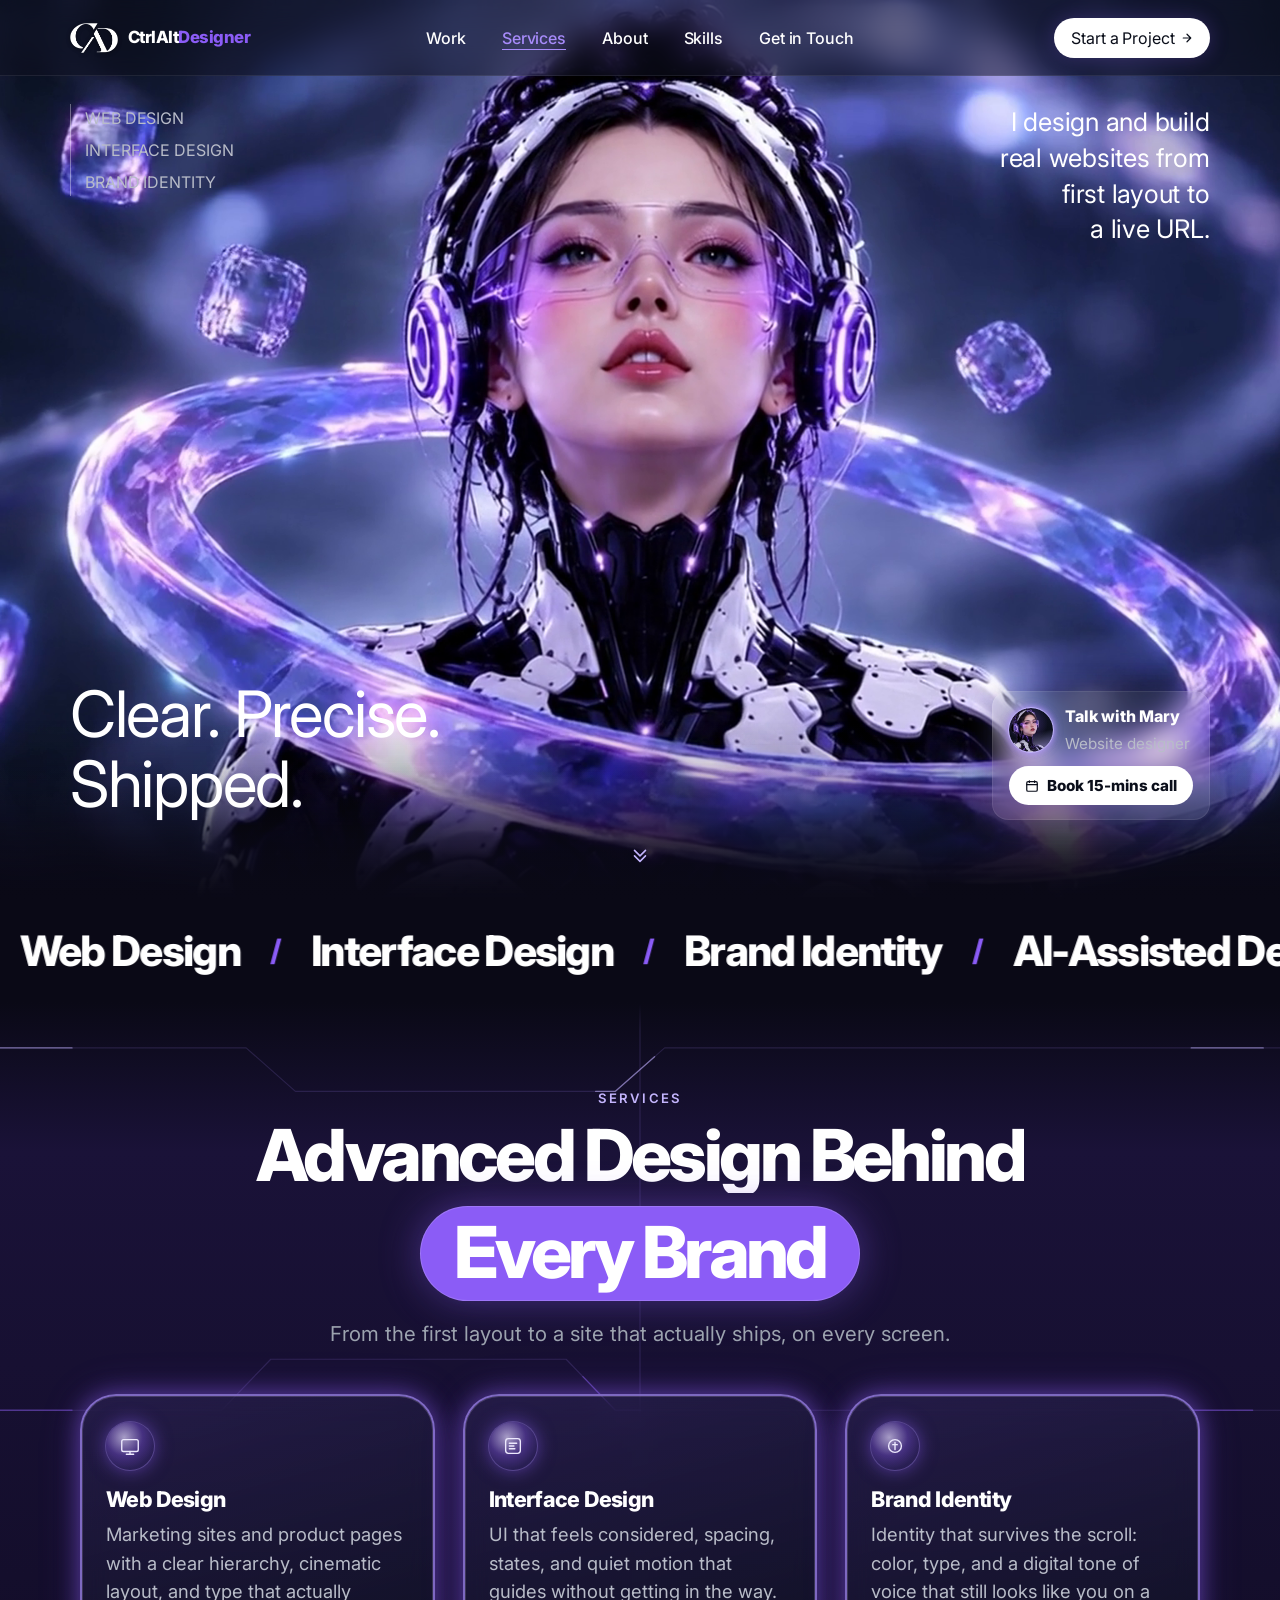
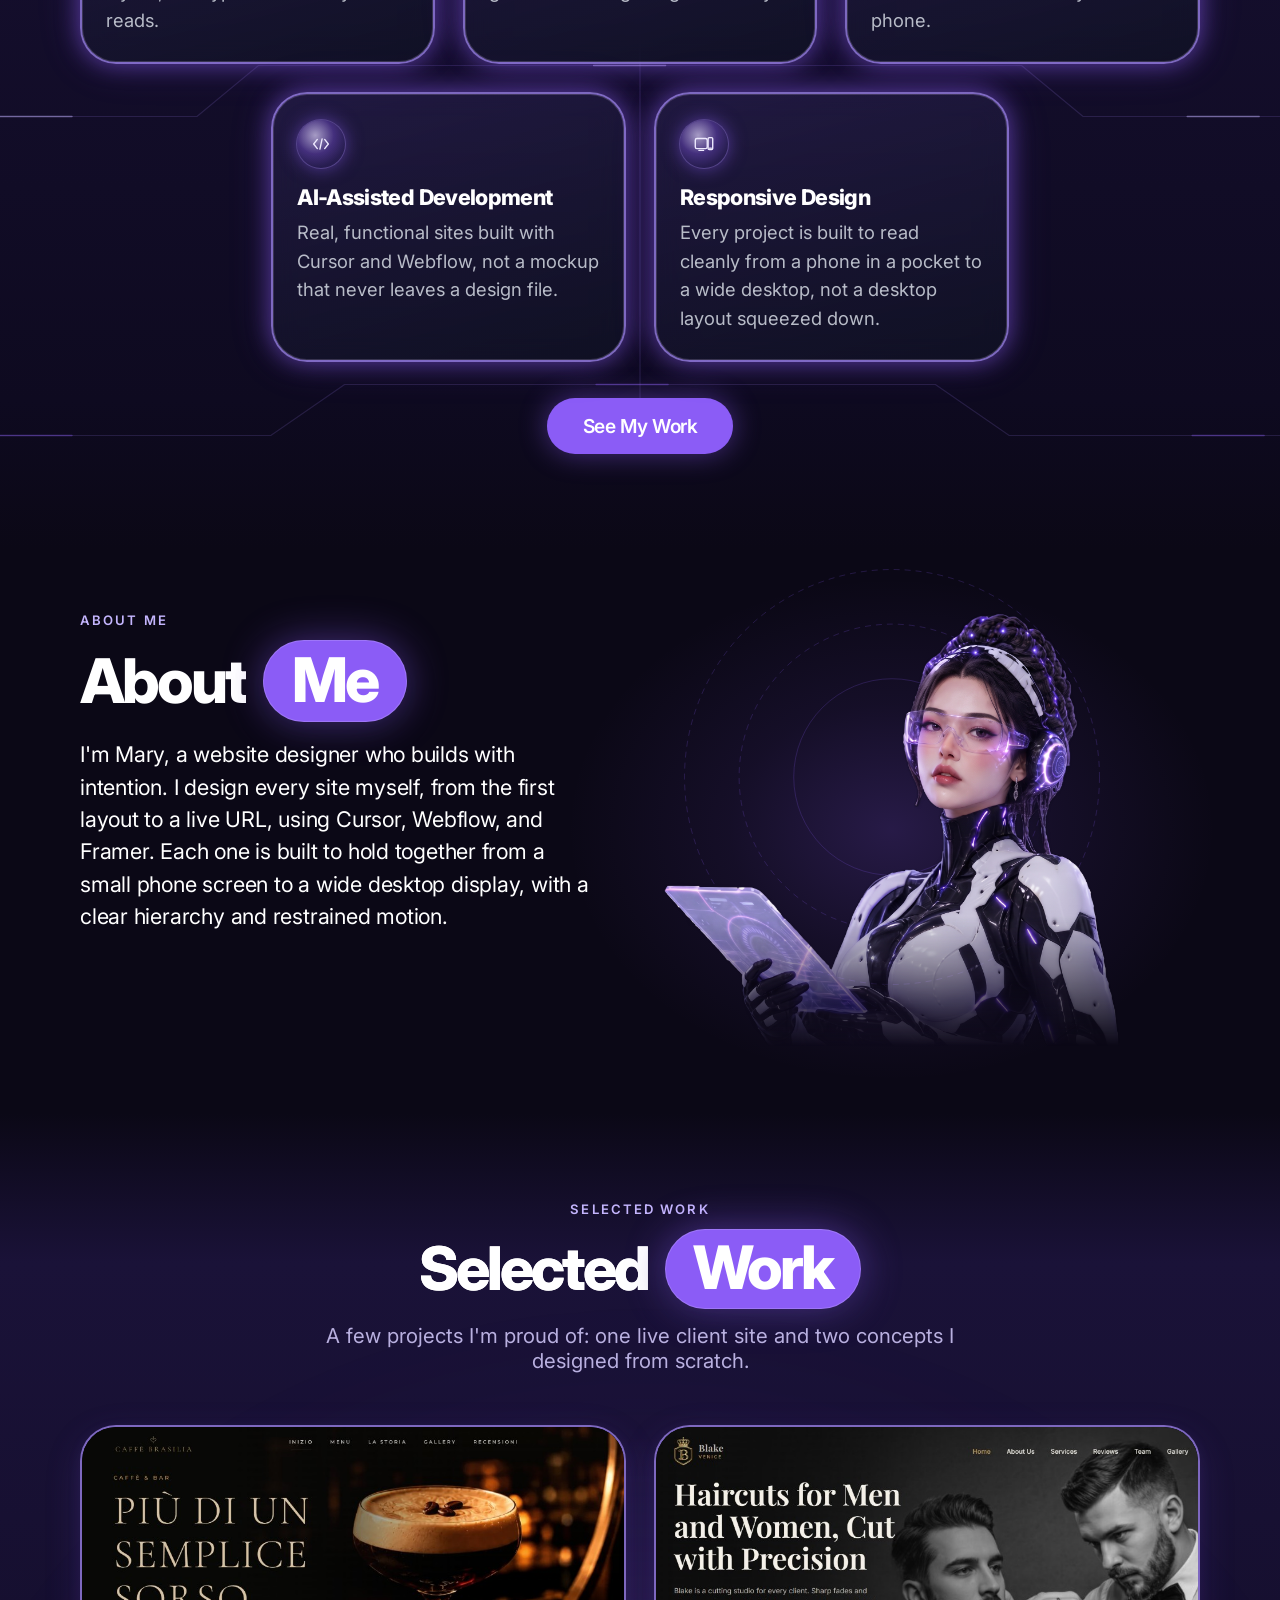
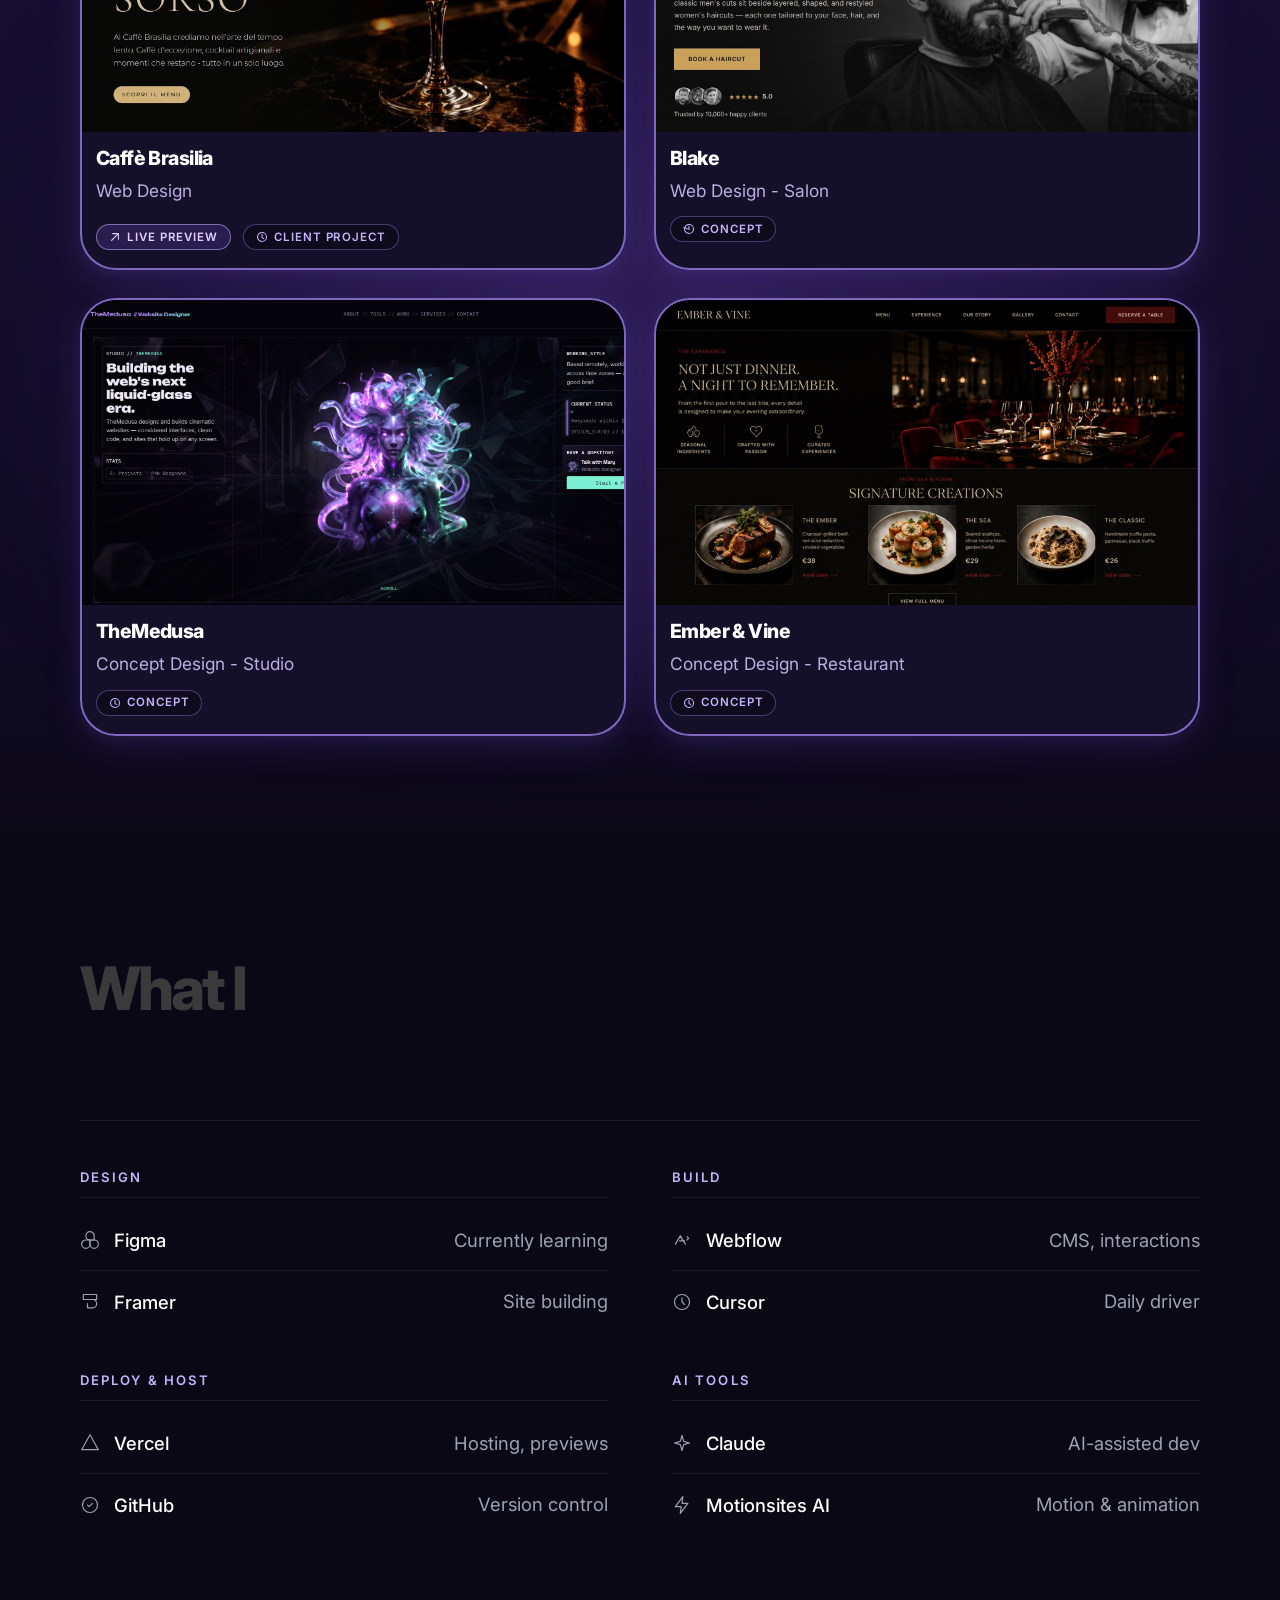
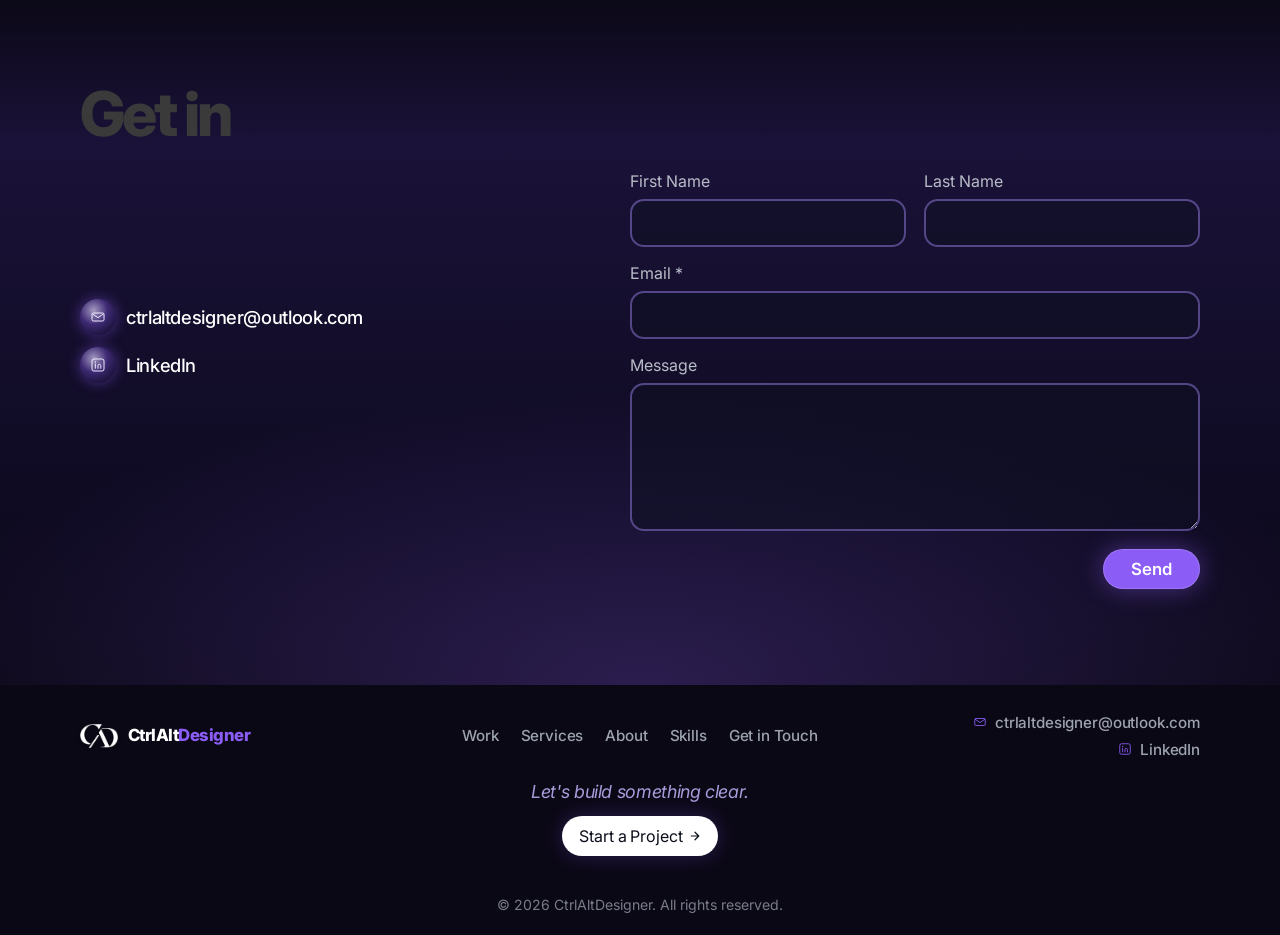
==== commit 1c4de0ab: "Slow the services ticker marquee under the hero. Co-authored-by: Cursor <cursoragent@cursor.com>" ====
--- a/index.html
+++ b/index.html
@@ -7,7 +7,7 @@
 <link rel="preconnect" href="https://fonts.googleapis.com" />
 <link rel="preconnect" href="https://fonts.gstatic.com" crossorigin />
 <link href="https://fonts.googleapis.com/css2?family=Inter:ital,wght@0,400;0,500;0,600;0,700;0,800;1,400;1,800&display=swap" rel="stylesheet" />
-<link rel="stylesheet" href="style.css?v=44" />
+<link rel="stylesheet" href="style.css?v=45" />
 </head>
 <body>
 
--- a/style.css
+++ b/style.css
@@ -804,7 +804,7 @@
   width: max-content;
   white-space: nowrap;
   will-change: transform;
-  animation: marquee-scroll 20s linear infinite;
+  animation: marquee-scroll 32s linear infinite;
 }
 
 .marquee-track .item {
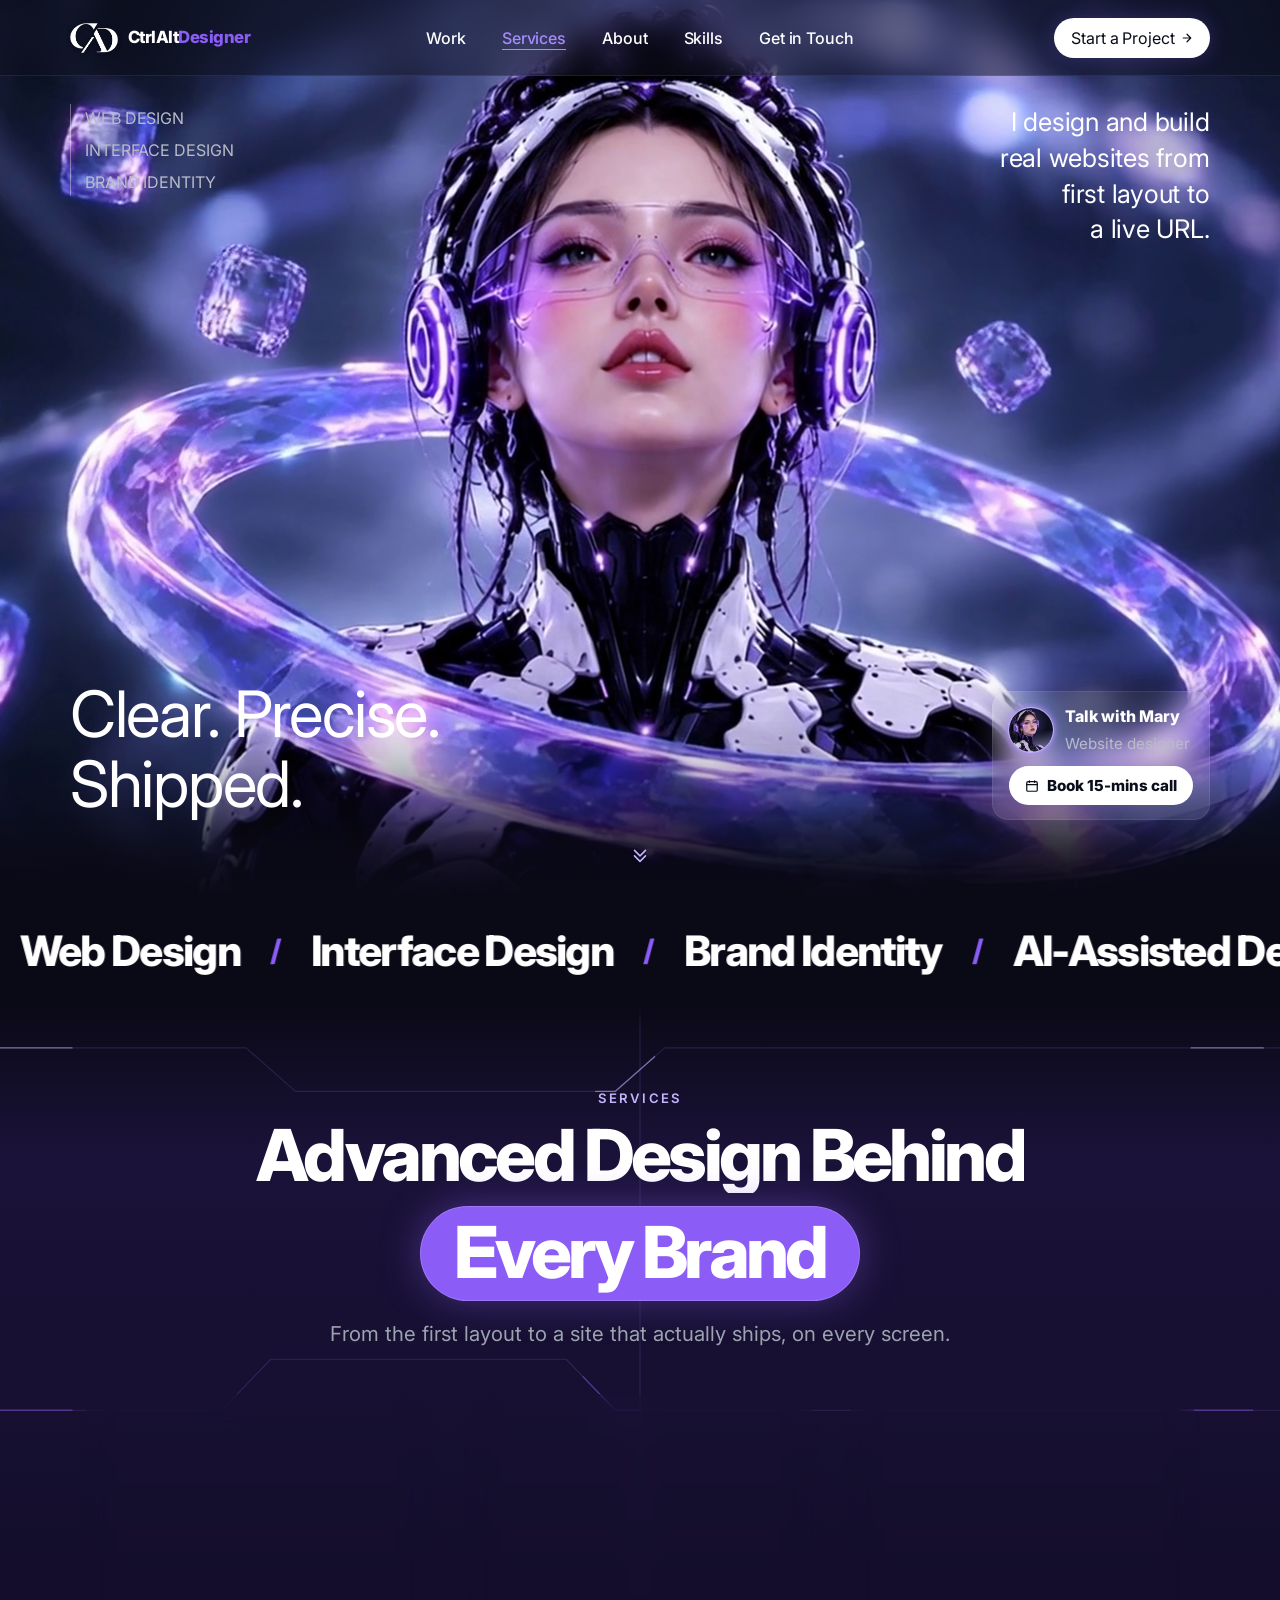
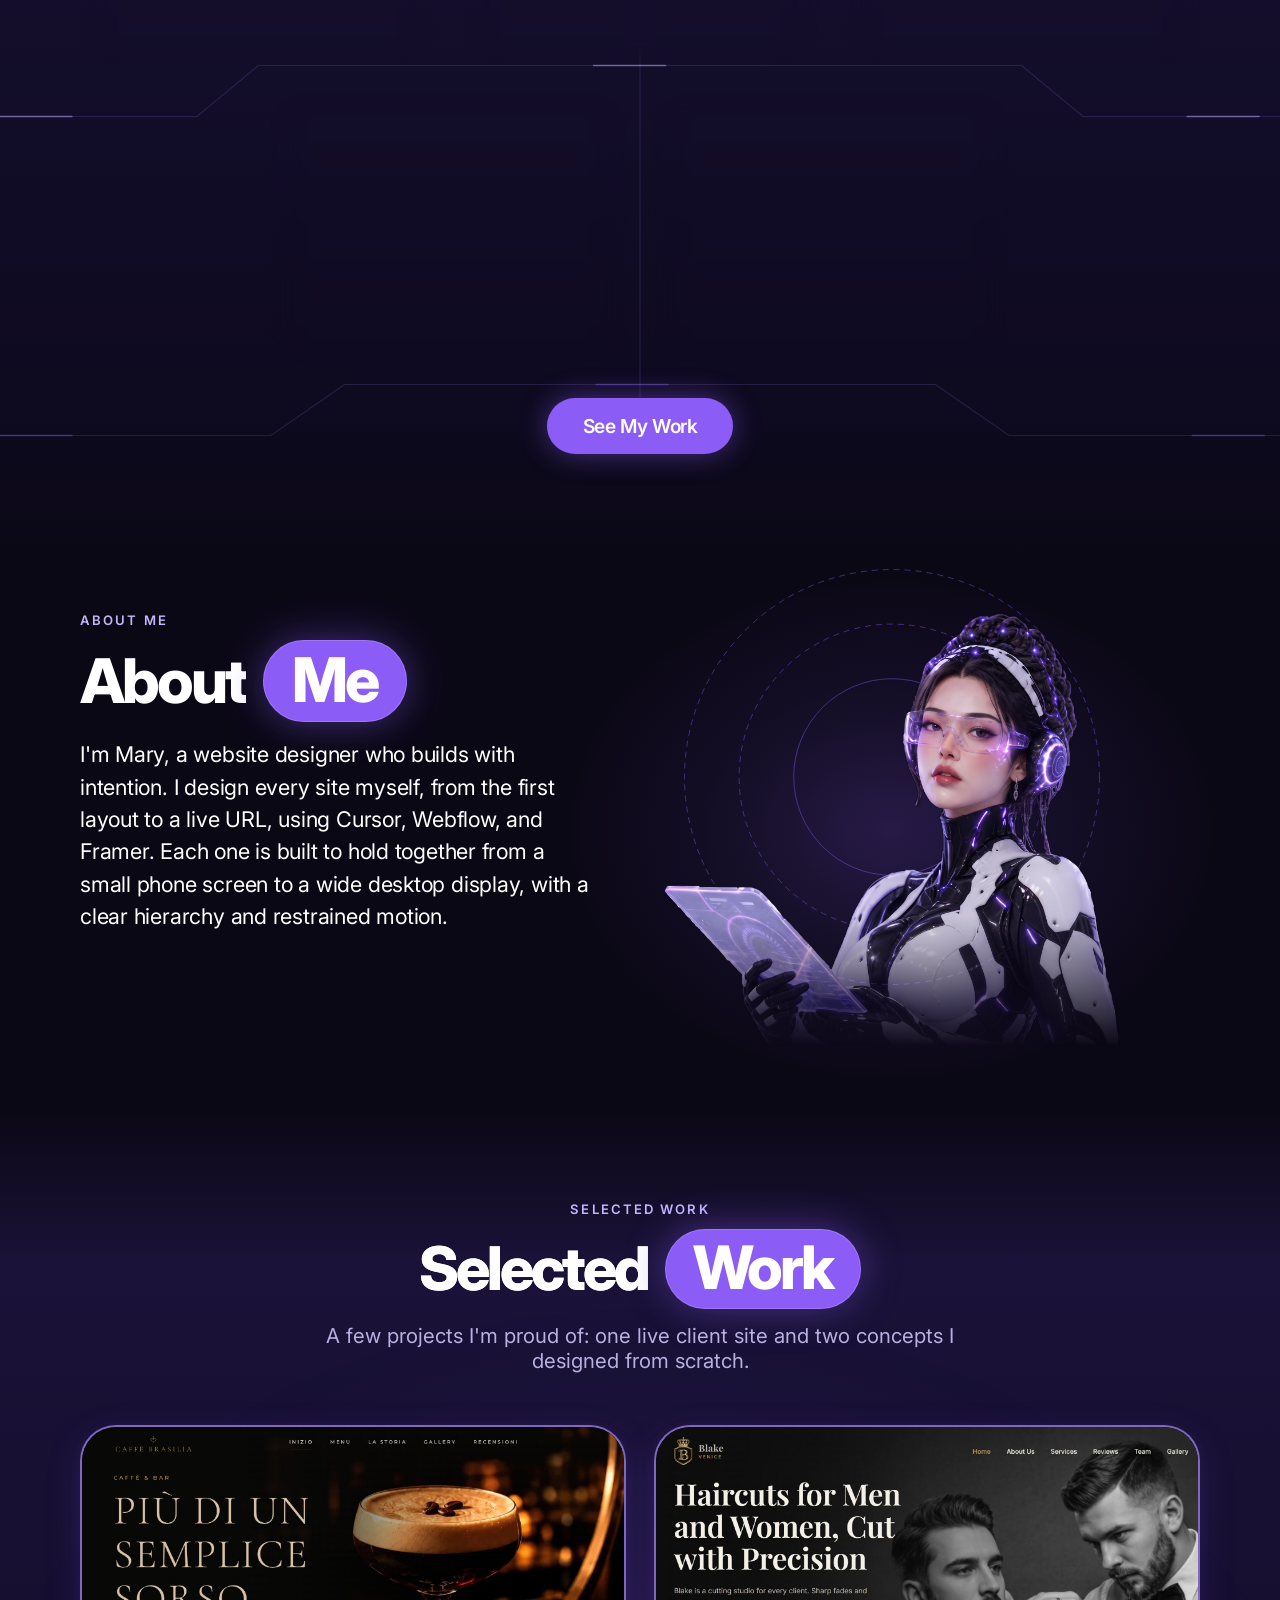
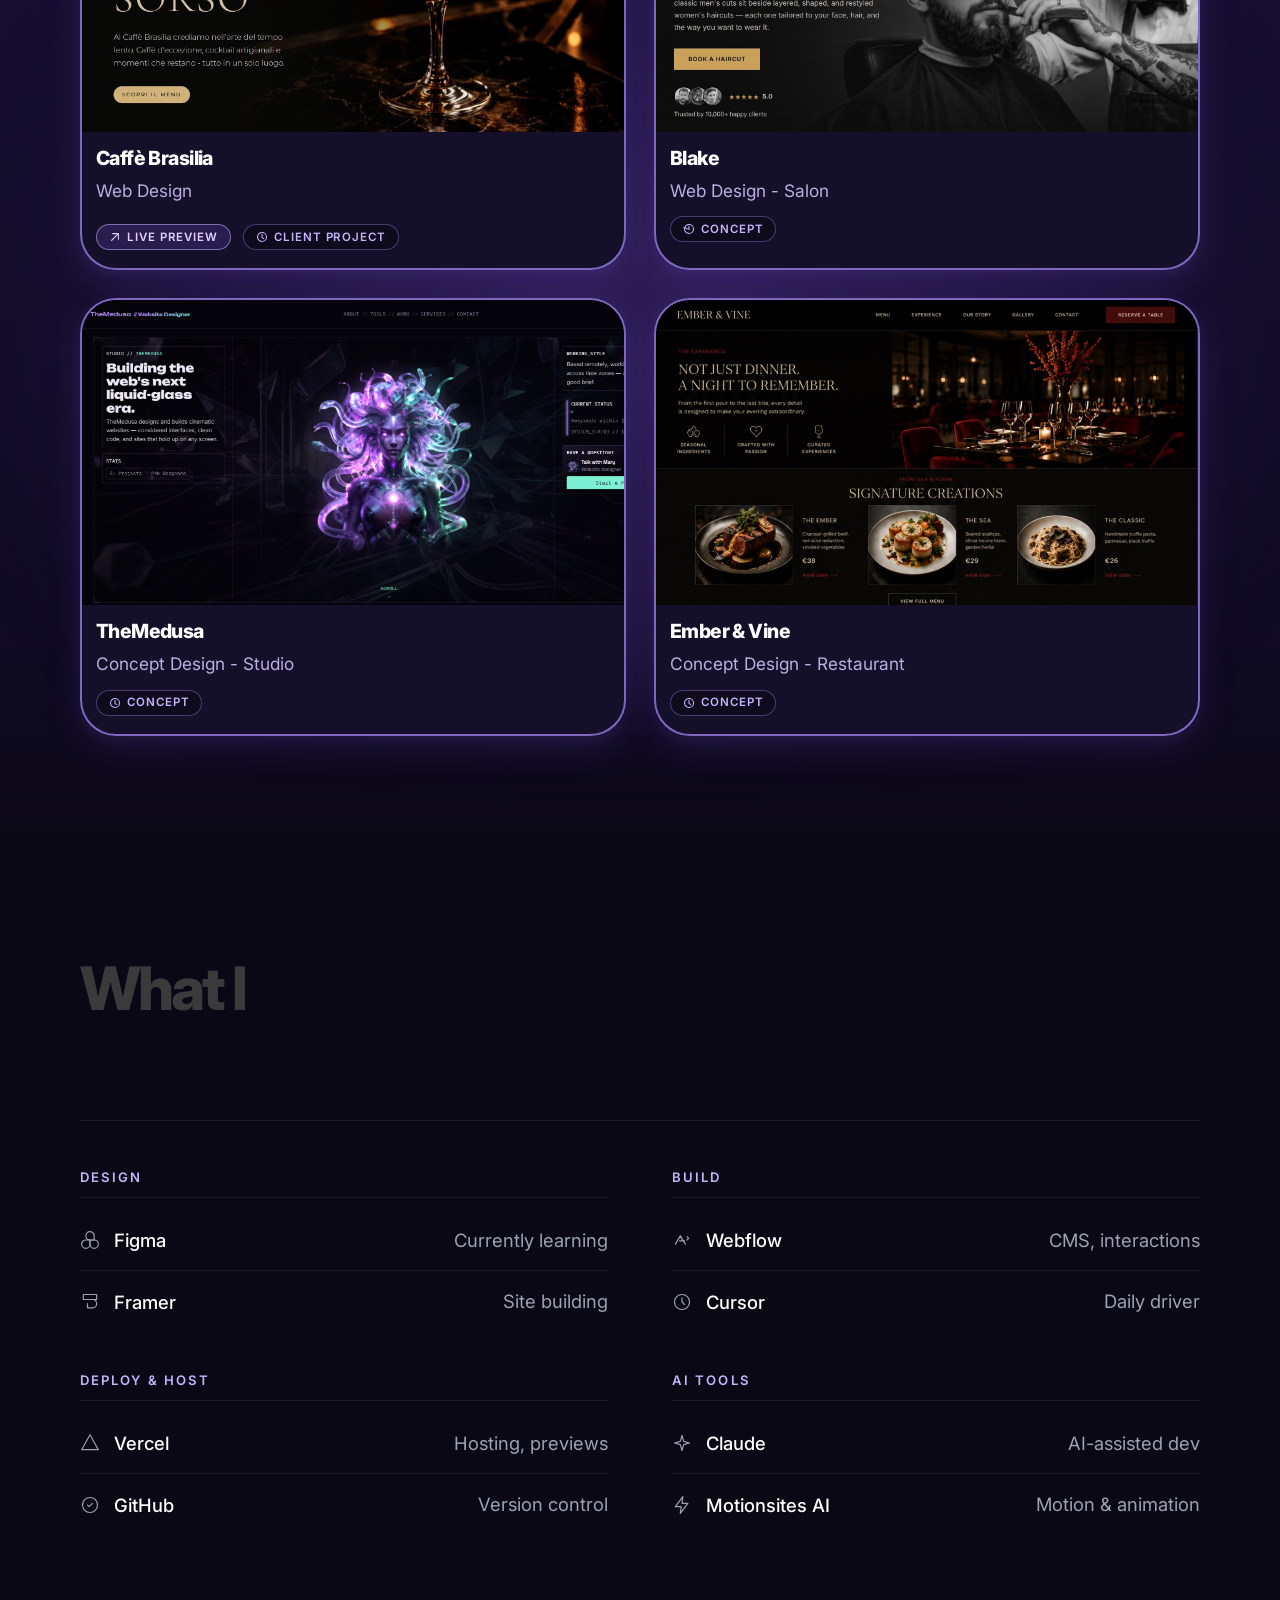
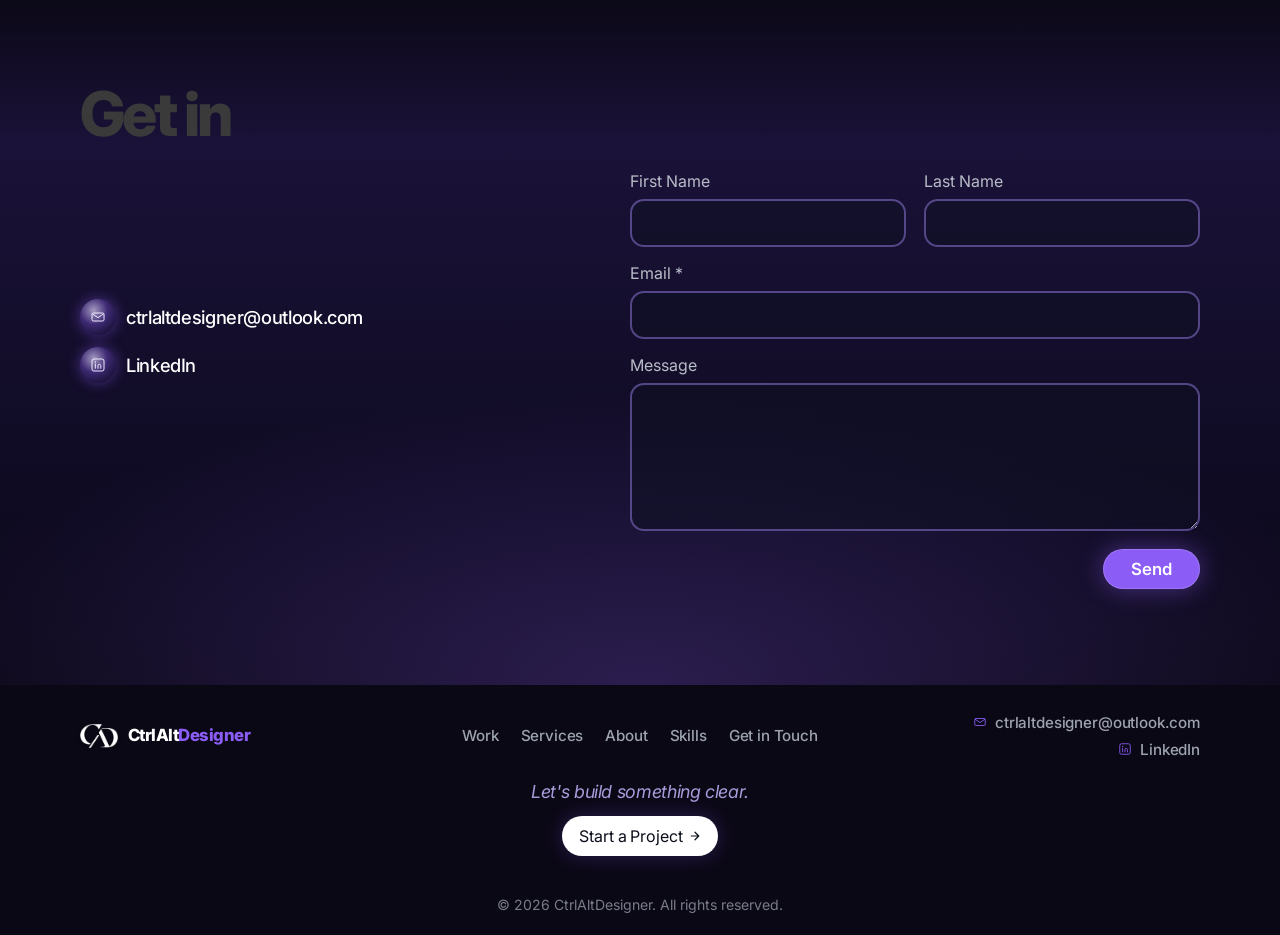
==== commit 0894b94e: "Make the About Me rings more visible. Co-authored-by: Cursor <cursoragent@cursor.com>" ====
--- a/index.html
+++ b/index.html
@@ -7,7 +7,7 @@
 <link rel="preconnect" href="https://fonts.googleapis.com" />
 <link rel="preconnect" href="https://fonts.gstatic.com" crossorigin />
 <link href="https://fonts.googleapis.com/css2?family=Inter:ital,wght@0,400;0,500;0,600;0,700;0,800;1,400;1,800&display=swap" rel="stylesheet" />
-<link rel="stylesheet" href="style.css?v=45" />
+<link rel="stylesheet" href="style.css?v=46" />
 </head>
 <body>
 
--- a/style.css
+++ b/style.css
@@ -1489,7 +1489,7 @@
 
 .about-rings circle {
   fill: none;
-  stroke: rgb(139 92 246 / 0.2);
+  stroke: rgb(139 92 246 / 0.42);
   stroke-width: 1;
   vector-effect: non-scaling-stroke;
 }
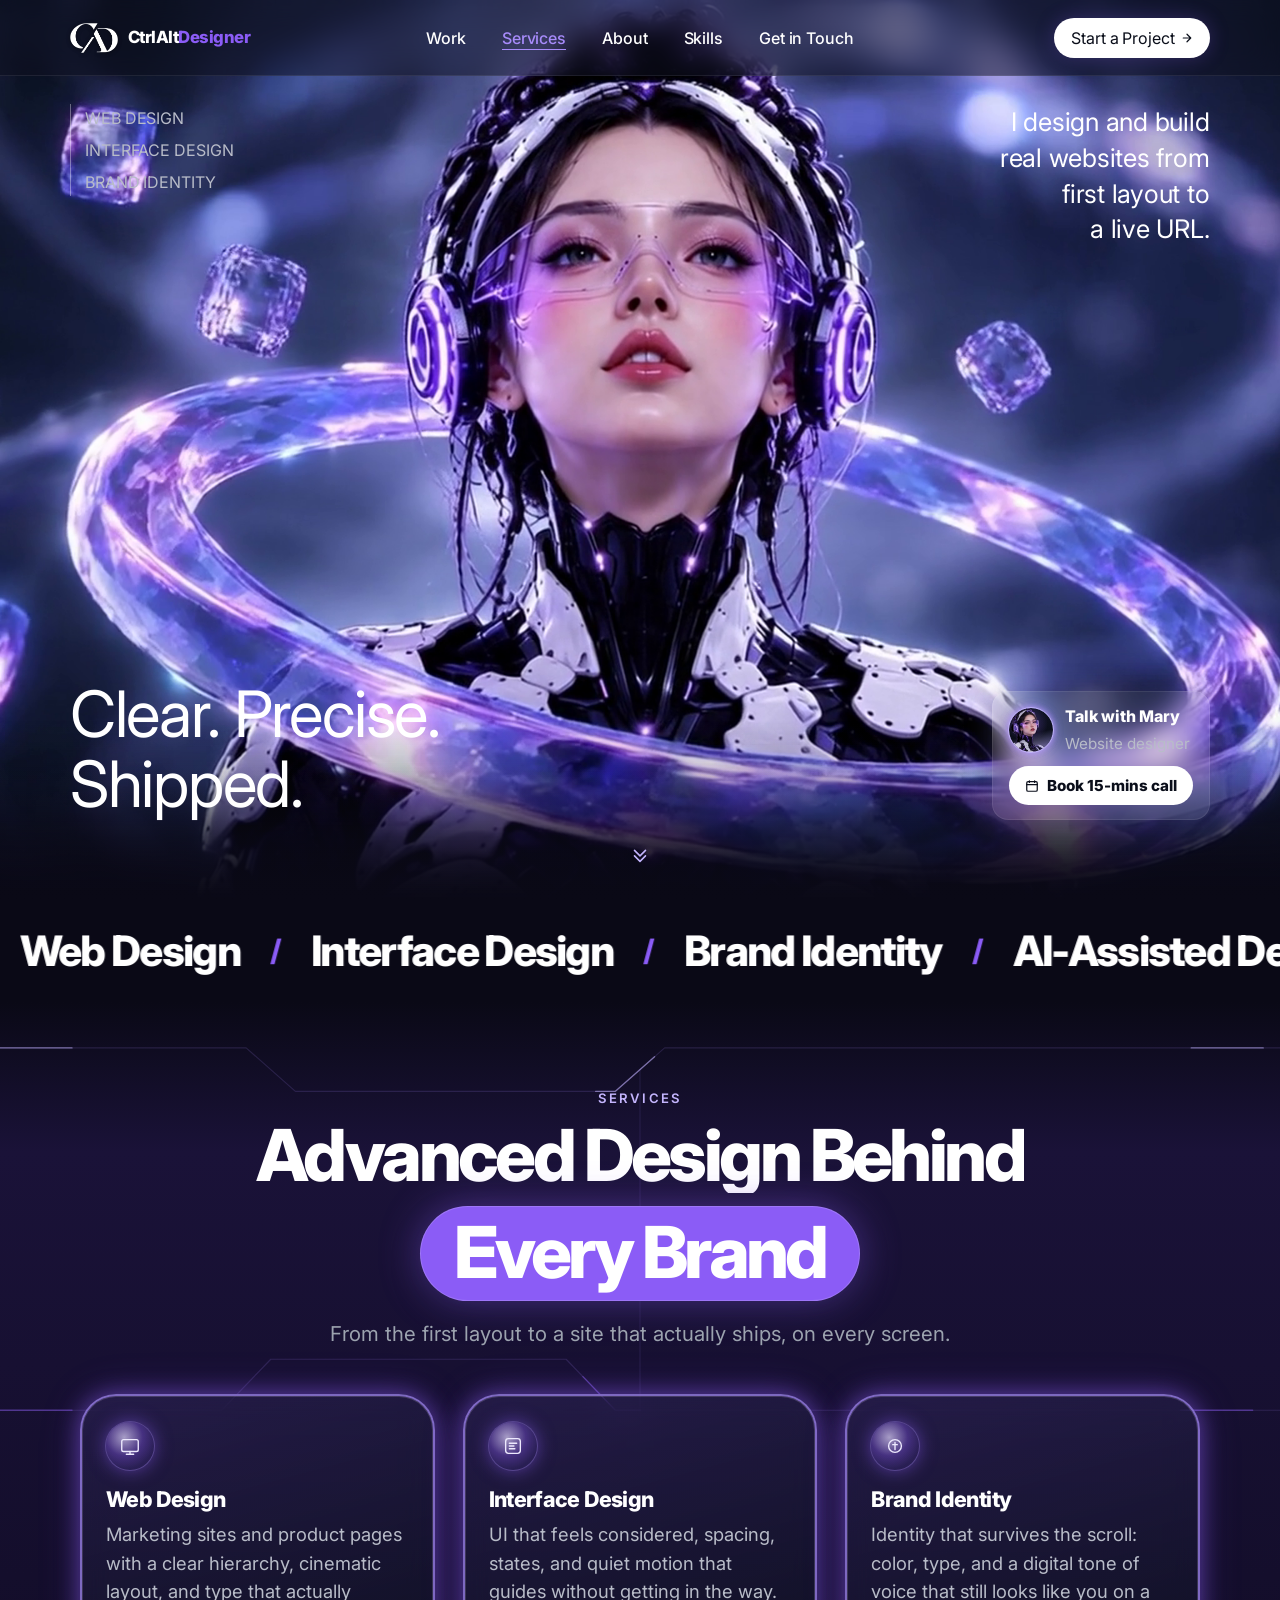
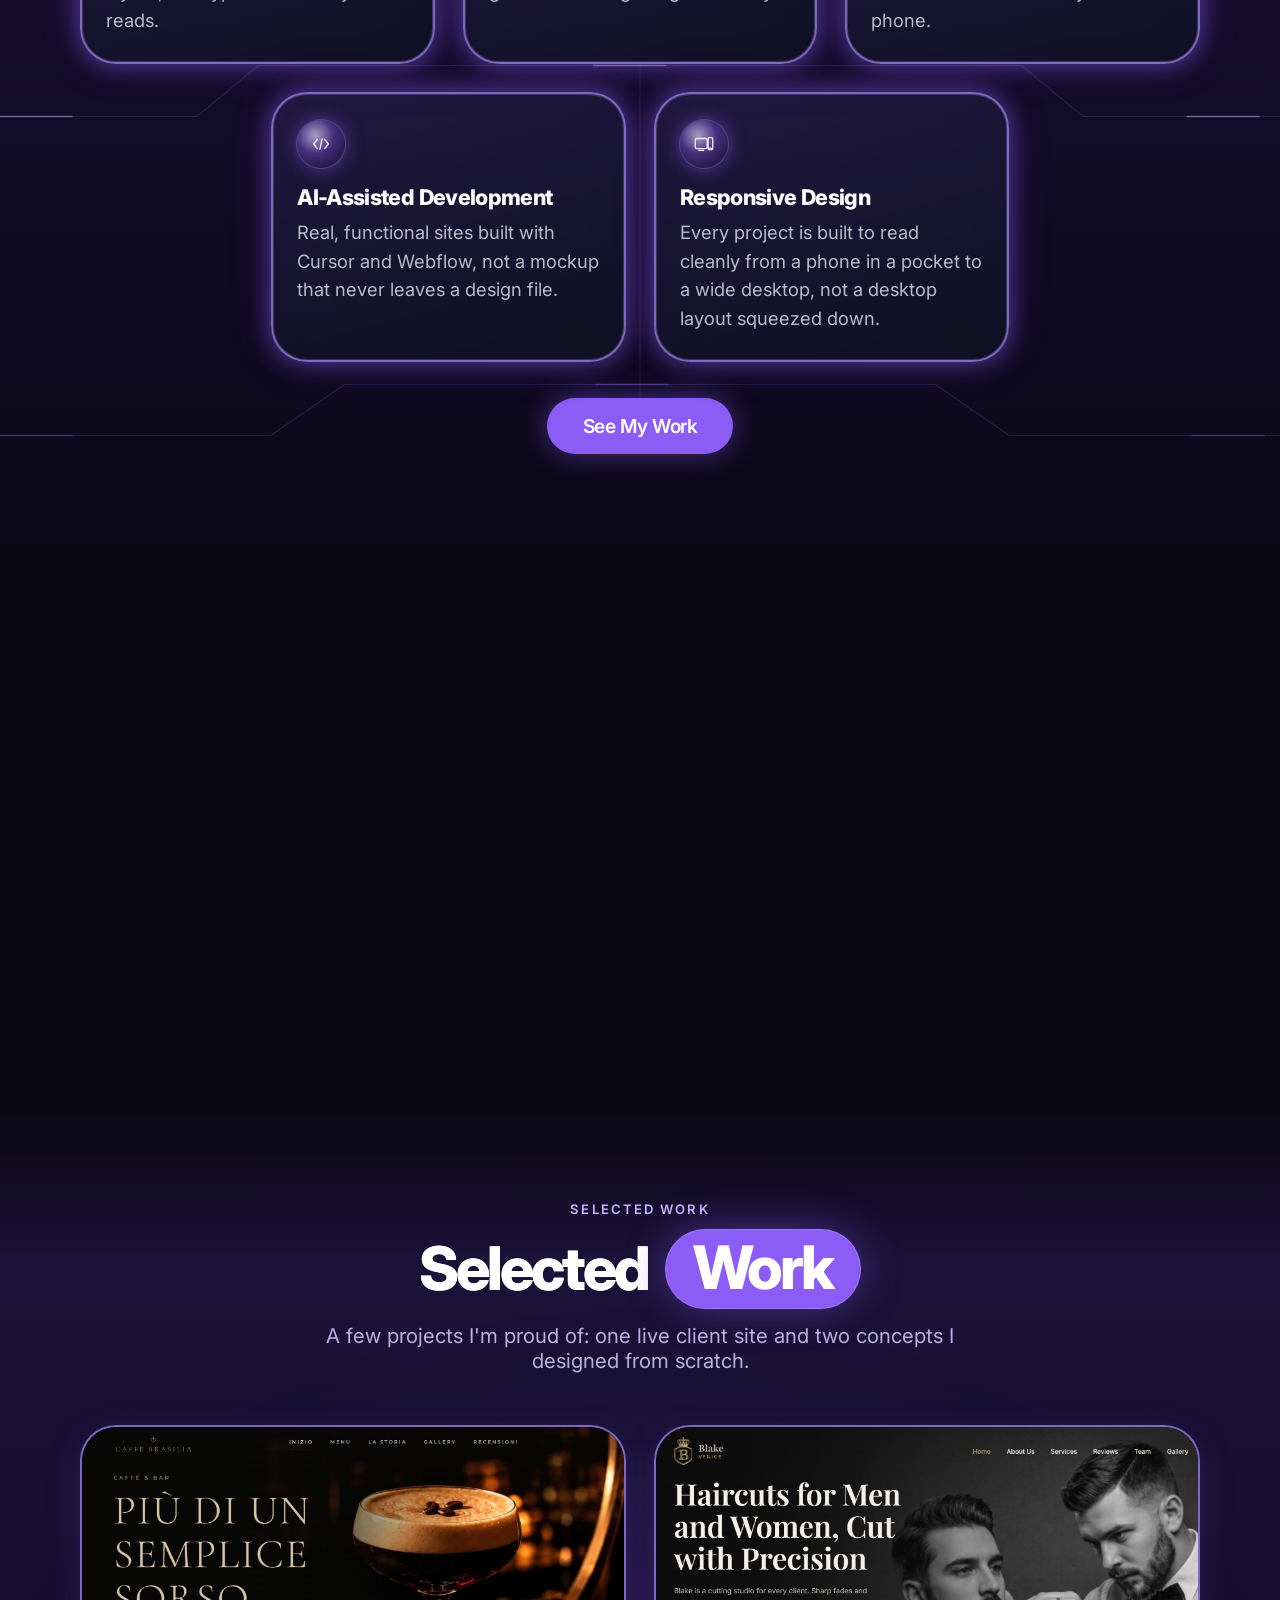
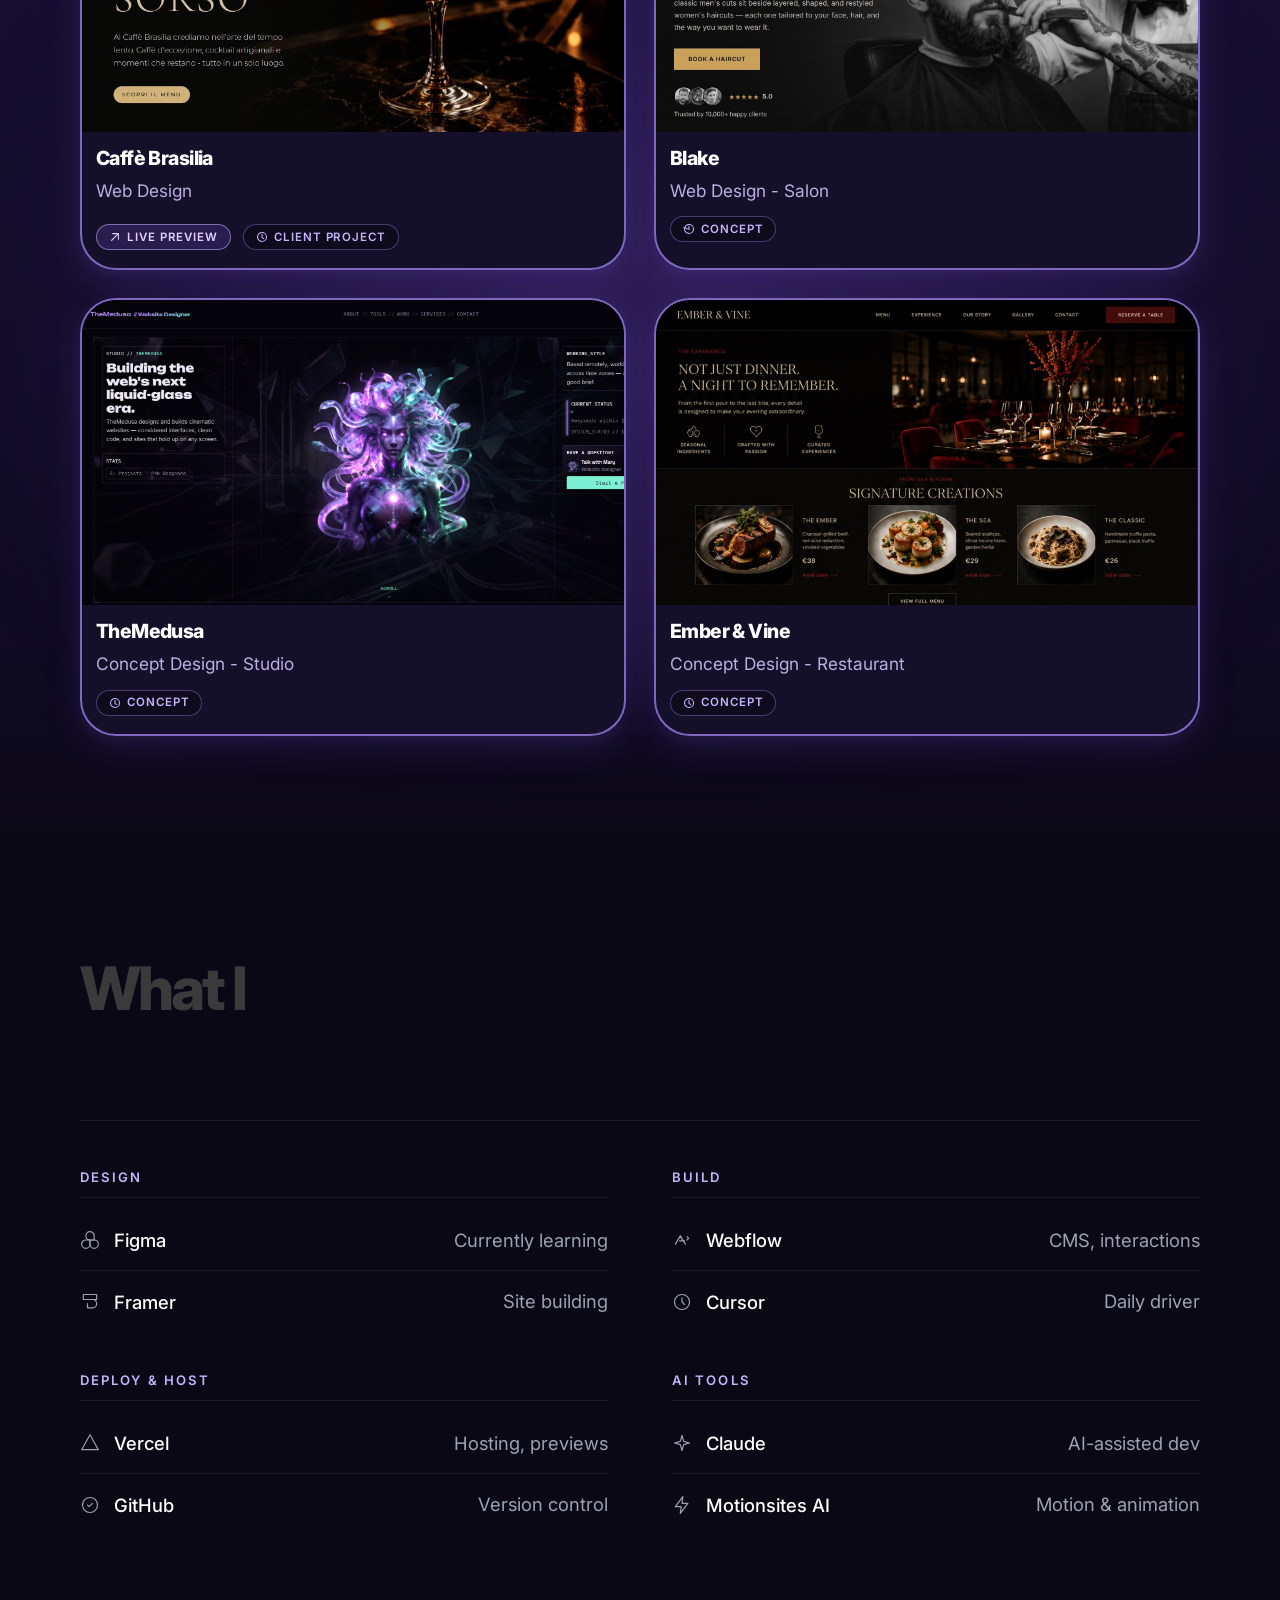
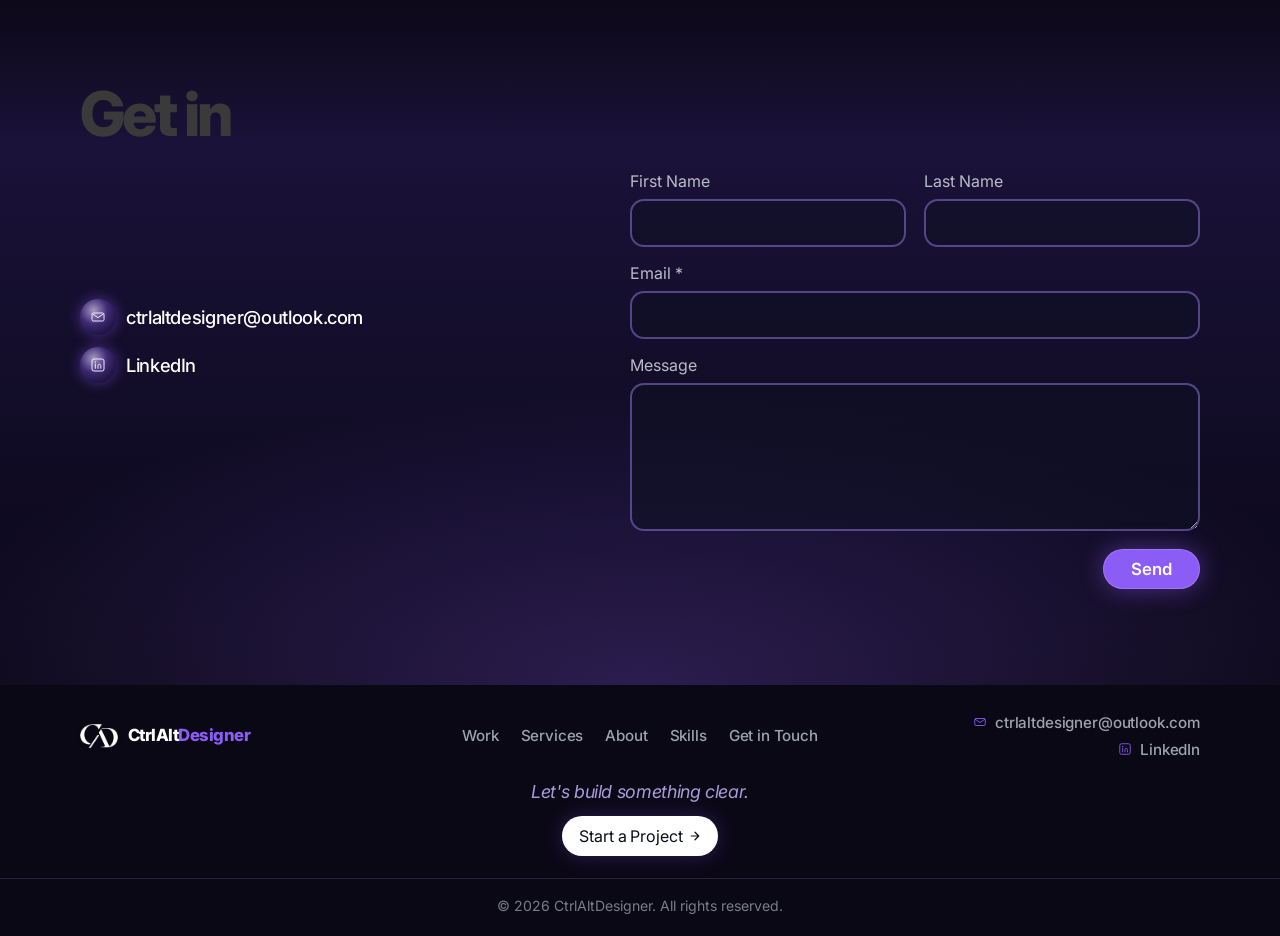
==== commit f1bfc76b: "Tighten the Services spine, shrink the hero on small screens, and divide the footer. Stop the center" ====
--- a/index.html
+++ b/index.html
@@ -7,7 +7,7 @@
 <link rel="preconnect" href="https://fonts.googleapis.com" />
 <link rel="preconnect" href="https://fonts.gstatic.com" crossorigin />
 <link href="https://fonts.googleapis.com/css2?family=Inter:ital,wght@0,400;0,500;0,600;0,700;0,800;1,400;1,800&display=swap" rel="stylesheet" />
-<link rel="stylesheet" href="style.css?v=46" />
+<link rel="stylesheet" href="style.css?v=54" />
 </head>
 <body>
 
@@ -158,7 +158,7 @@
     <svg viewBox="0 0 1040 900" preserveAspectRatio="none">
       <path d="M0,36 L200,36 L240,70 L500,70 L540,36 L1040,36"/>
       <path d="M0,320 L180,320 L220,280 L460,280 L500,320 L1040,320"/>
-      <path d="M520,0 L520,781"/>
+      <path class="circuit-spine" d="M520,53 L520,781"/>
       <path d="M0,560 L160,560 L210,520 L520,520 L830,520 L880,560 L1040,560"/>
       <path d="M0,810 L220,810 L280,770 L520,770 L760,770 L820,810 L1040,810"/>
       <path class="pulse" d="M0,36 L200,36 L240,70 L500,70 L540,36 L1040,36"/>
--- a/style.css
+++ b/style.css
@@ -1184,6 +1184,11 @@
   vector-effect: non-scaling-stroke;
 }
 
+#services .circuit-bg path.circuit-spine {
+  stroke: rgb(167 139 250 / 0.12);
+  stroke-width: 1.05;
+}
+
 #services .circuit-bg path.pulse {
   stroke: rgb(196 181 253 / 0.55);
   stroke-width: 1.35;
@@ -2246,7 +2251,7 @@
 .footer-copy-bar {
   padding: 18px var(--hero-pad-x) 22px;
   background-color: transparent;
-  border-top: none;
+  border-top: 1px solid rgb(196 181 253 / 0.16);
 }
 
 .footer-top {
@@ -2846,6 +2851,23 @@
     padding: 28px 0;
   }
 
+  .hero {
+    height: 78vh;
+    height: 78dvh;
+  }
+
+  .hero-portrait {
+    object-fit: cover;
+    object-position: center 20%;
+    width: 78%;
+    height: 78%;
+    top: 14%;
+    left: 11%;
+    right: auto;
+    bottom: auto;
+    inset: auto;
+  }
+
   .hero-ui {
     padding: calc(var(--header-h) + 8px) var(--hero-pad-x) 28px;
   }
@@ -2903,9 +2925,9 @@
     position: relative;
     inset: auto;
     width: 100%;
-    height: 50vh;
-    height: 50dvh;
-    max-height: 50dvh;
+    height: 38vh;
+    height: 38dvh;
+    max-height: 38dvh;
     flex-shrink: 0;
   }
 
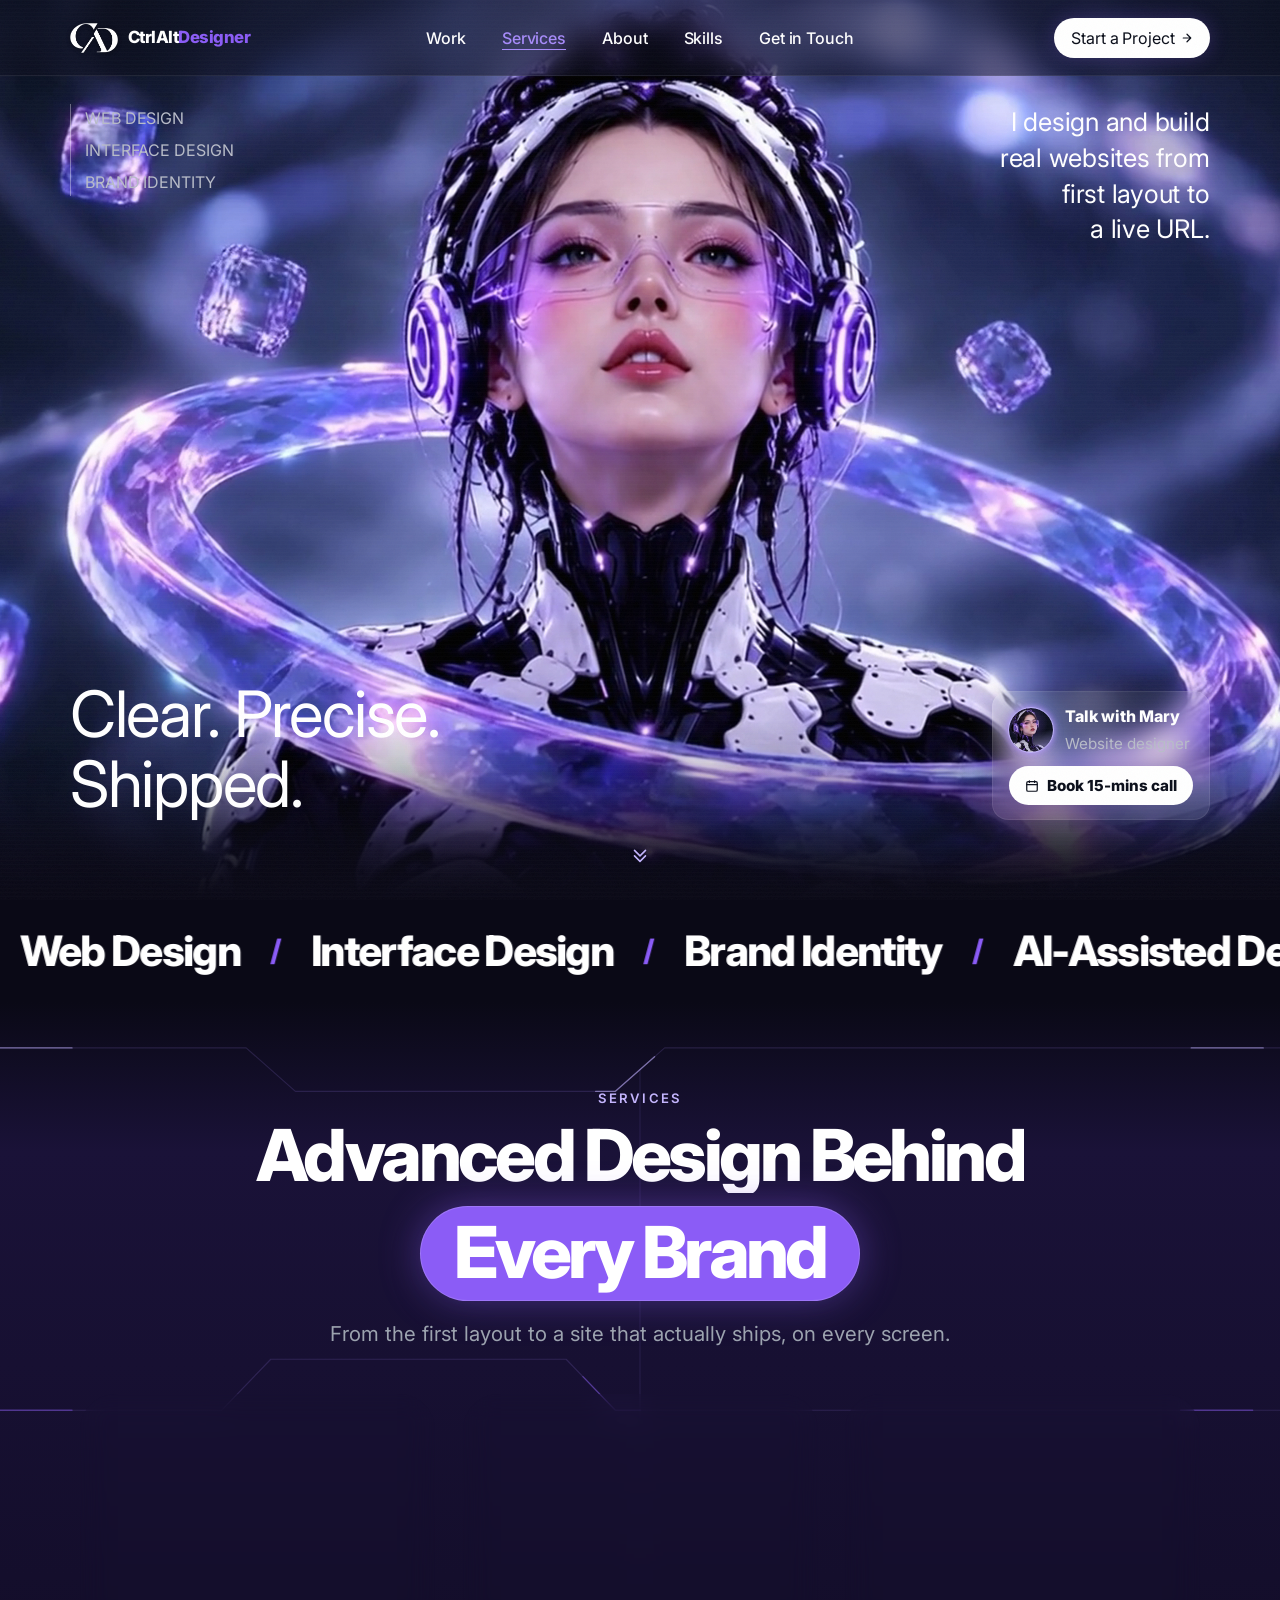
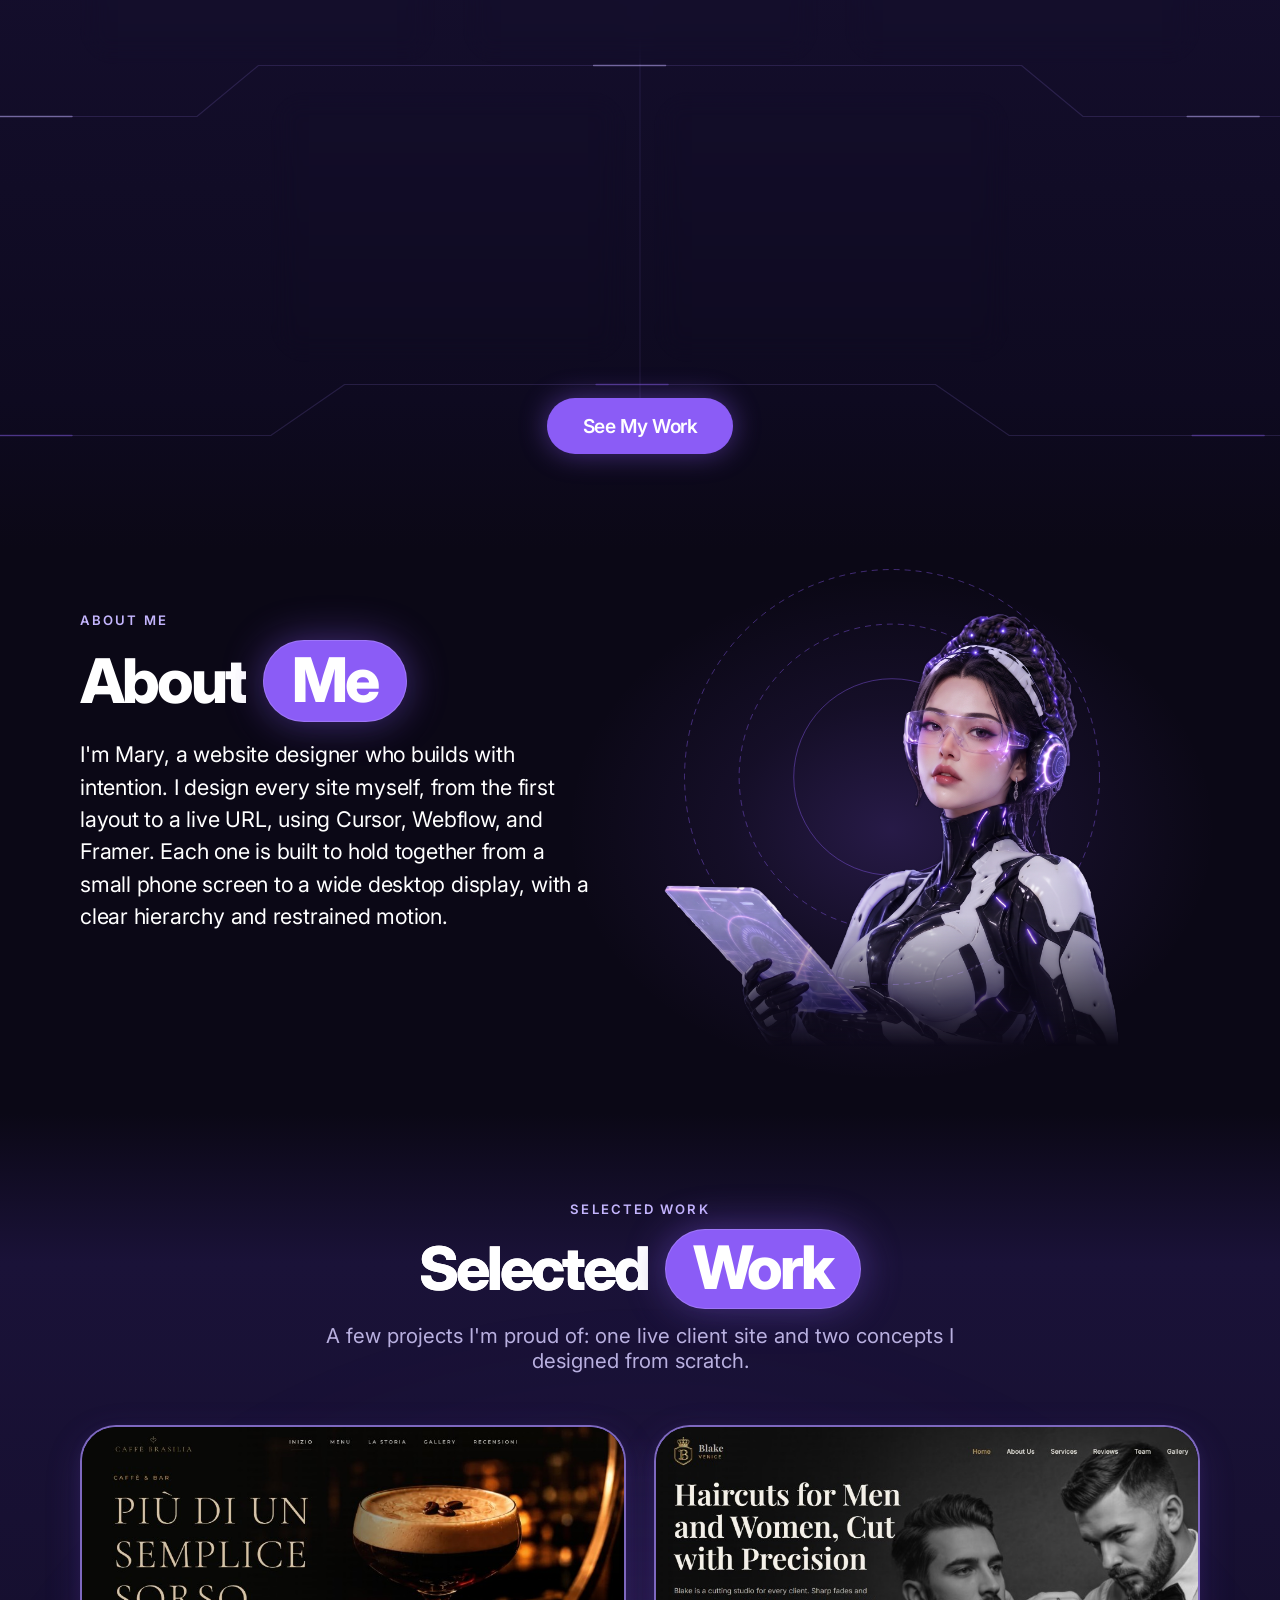
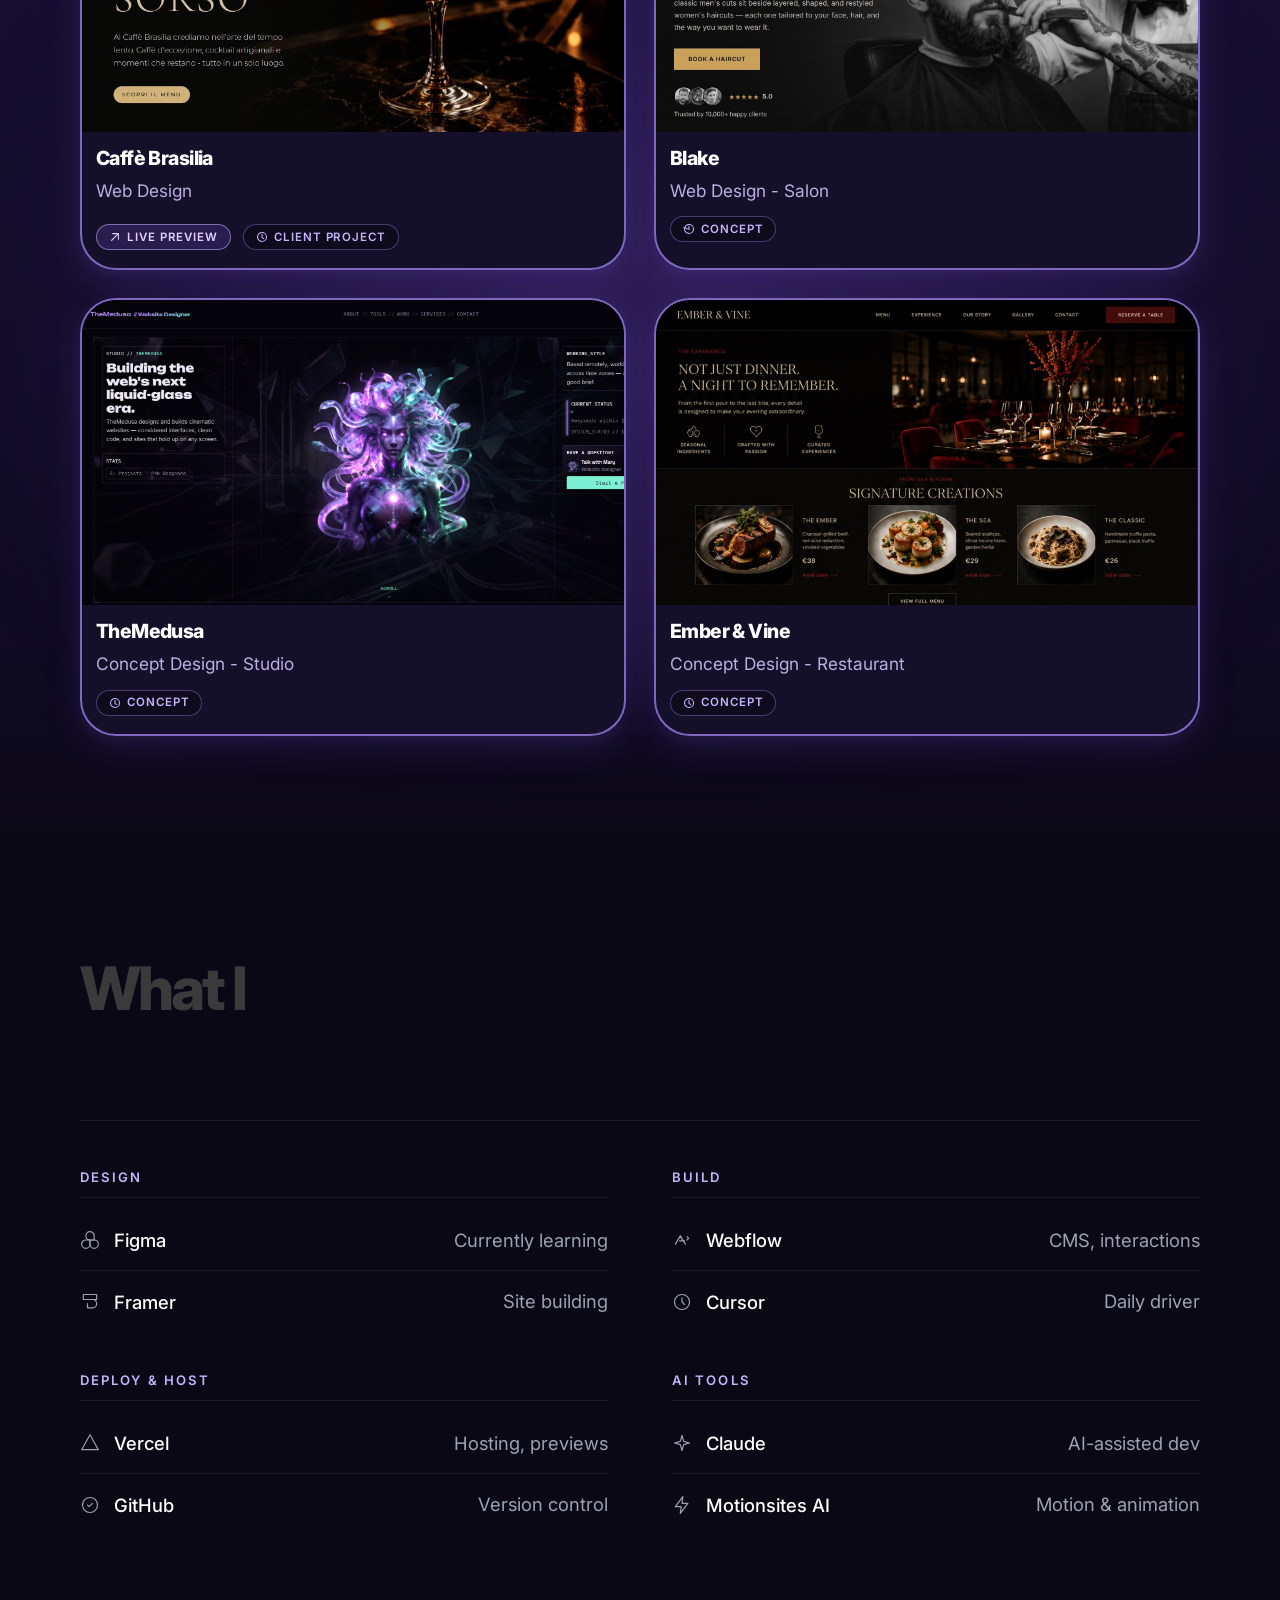
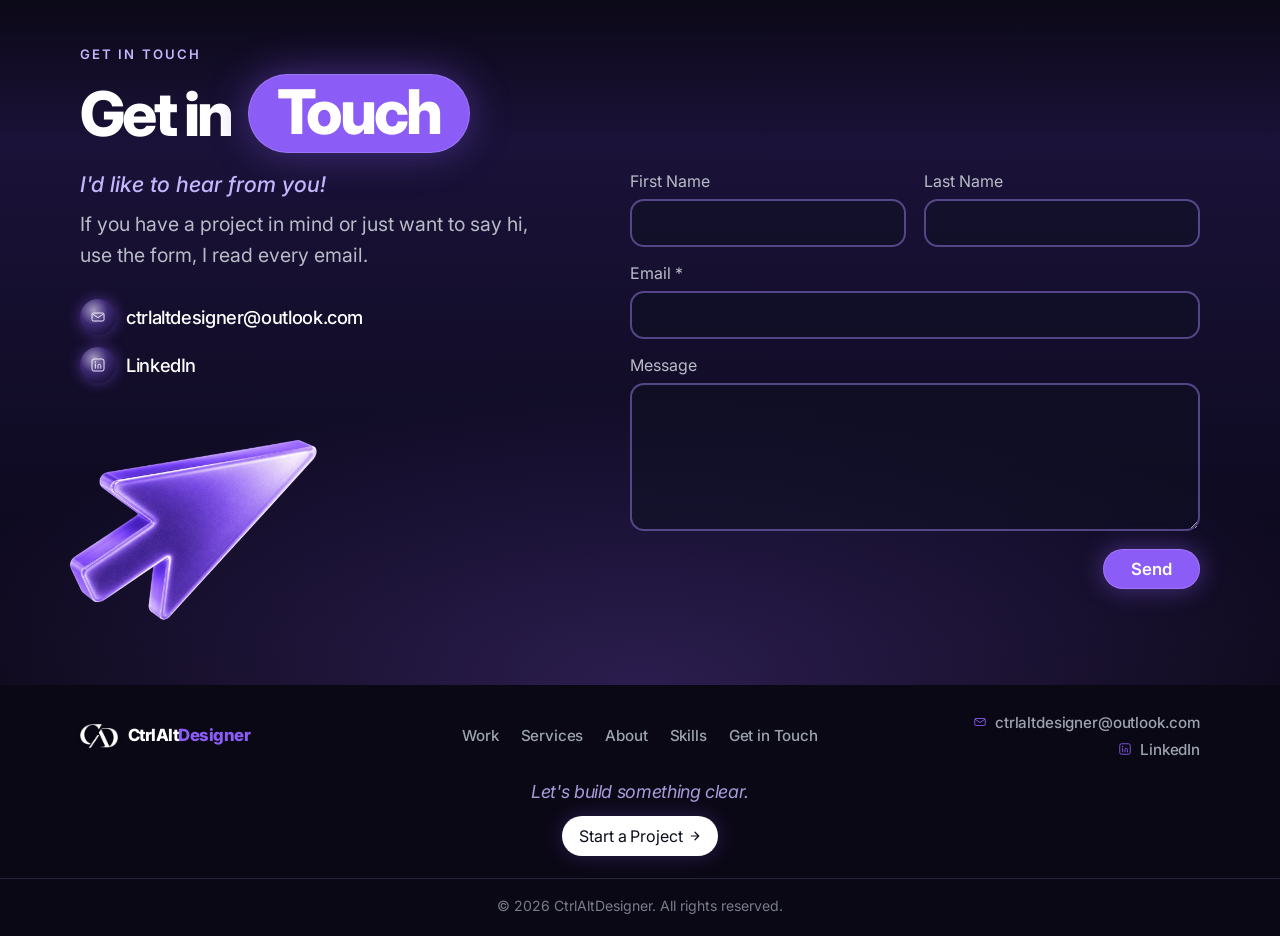
==== commit 502e1702: "Add a faint noise and scanline overlay across the page. Co-authored-by: Cursor <cursoragent@cursor.c" ====
--- a/index.html
+++ b/index.html
@@ -7,7 +7,7 @@
 <link rel="preconnect" href="https://fonts.googleapis.com" />
 <link rel="preconnect" href="https://fonts.gstatic.com" crossorigin />
 <link href="https://fonts.googleapis.com/css2?family=Inter:ital,wght@0,400;0,500;0,600;0,700;0,800;1,400;1,800&display=swap" rel="stylesheet" />
-<link rel="stylesheet" href="style.css?v=54" />
+<link rel="stylesheet" href="style.css?v=55" />
 </head>
 <body>
 
--- a/style.css
+++ b/style.css
@@ -83,6 +83,27 @@
   color: var(--text-primary);
 }
 
+/* Barely-visible static + scanline pass over the whole page */
+body::after {
+  content: "";
+  position: fixed;
+  inset: 0;
+  z-index: 9998;
+  pointer-events: none;
+  opacity: 0.03;
+  background-image:
+    url("data:image/svg+xml,%3Csvg xmlns='http://www.w3.org/2000/svg' viewBox='0 0 256 256'%3E%3Cfilter id='n'%3E%3CfeTurbulence type='fractalNoise' baseFrequency='0.9' numOctaves='4' stitchTiles='stitch'/%3E%3C/filter%3E%3Crect width='100%25' height='100%25' filter='url(%23n)'/%3E%3C/svg%3E"),
+    repeating-linear-gradient(
+      to bottom,
+      rgb(255 255 255 / 0.55) 0,
+      rgb(255 255 255 / 0.55) 1px,
+      transparent 1px,
+      transparent 4px
+    );
+  background-size: 180px 180px, 100% 4px;
+  background-repeat: repeat;
+}
+
 a { color: inherit; }
 
 h1, h2,
